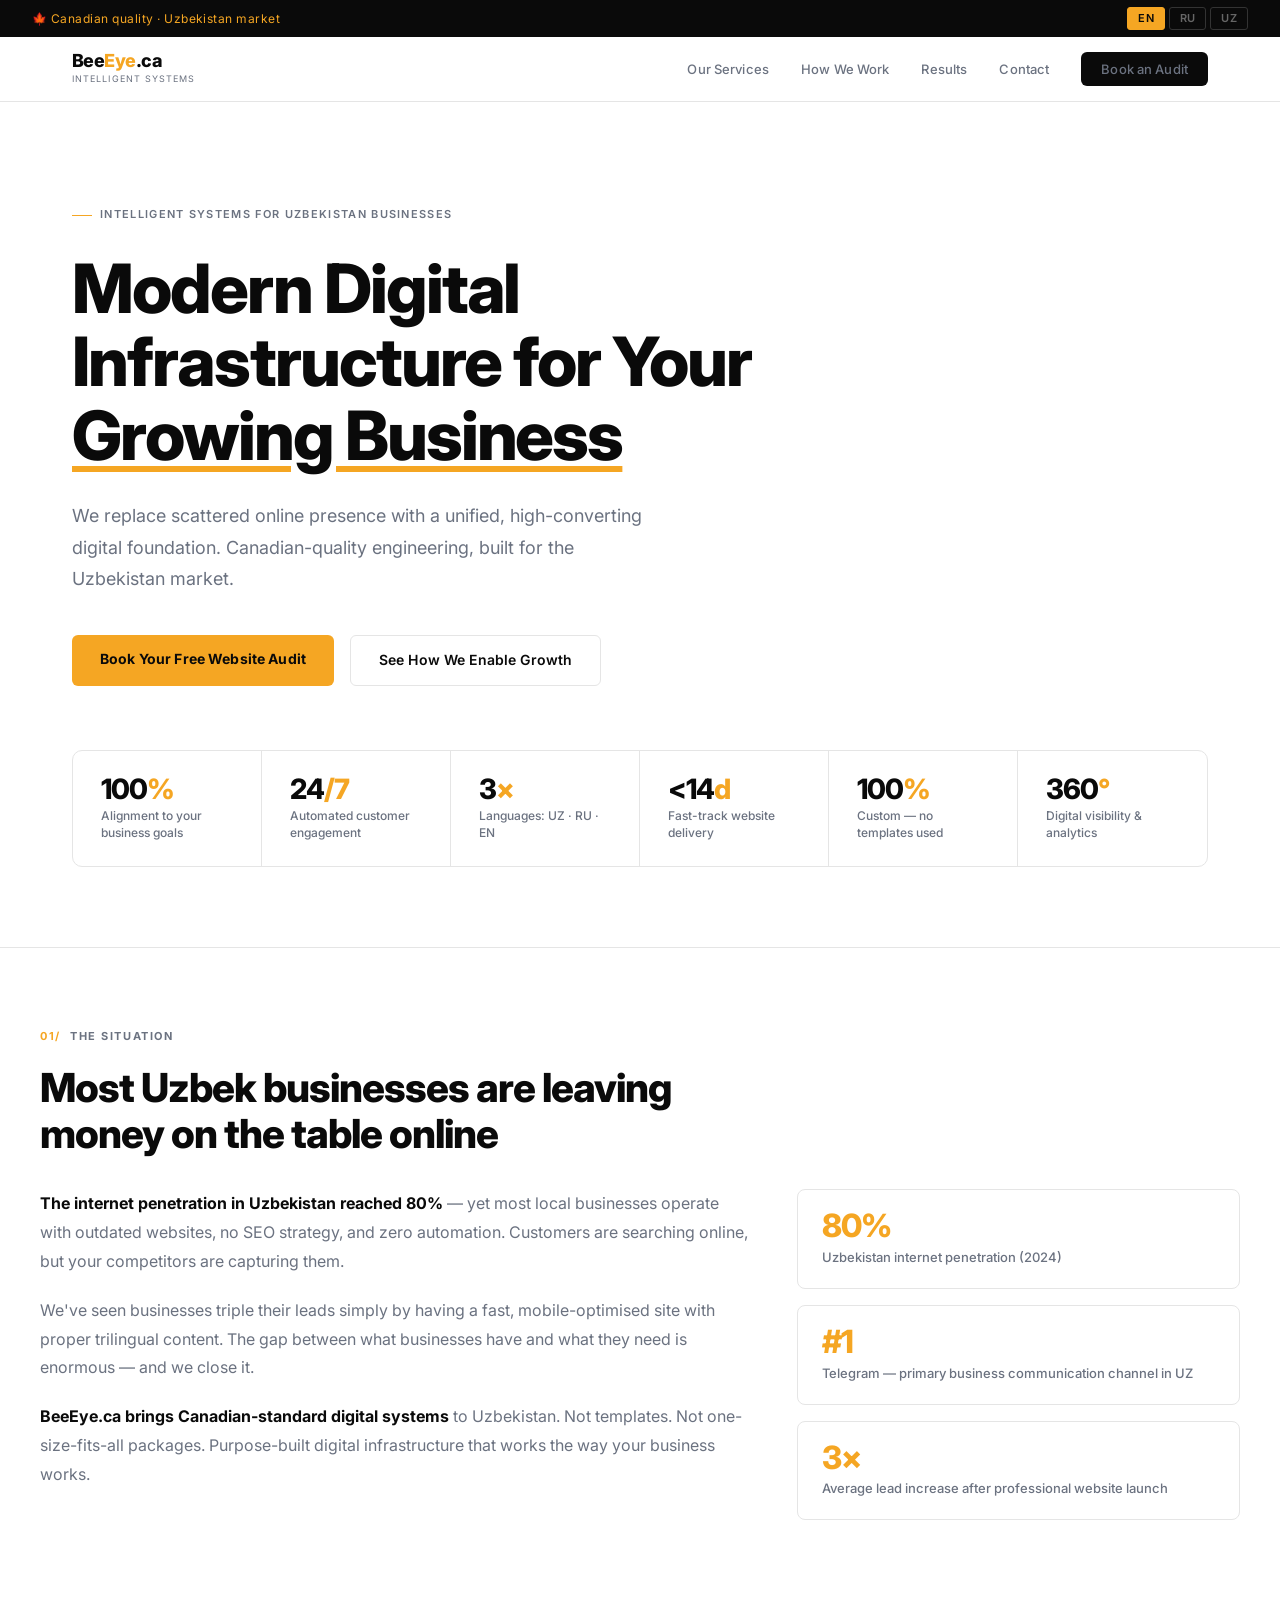
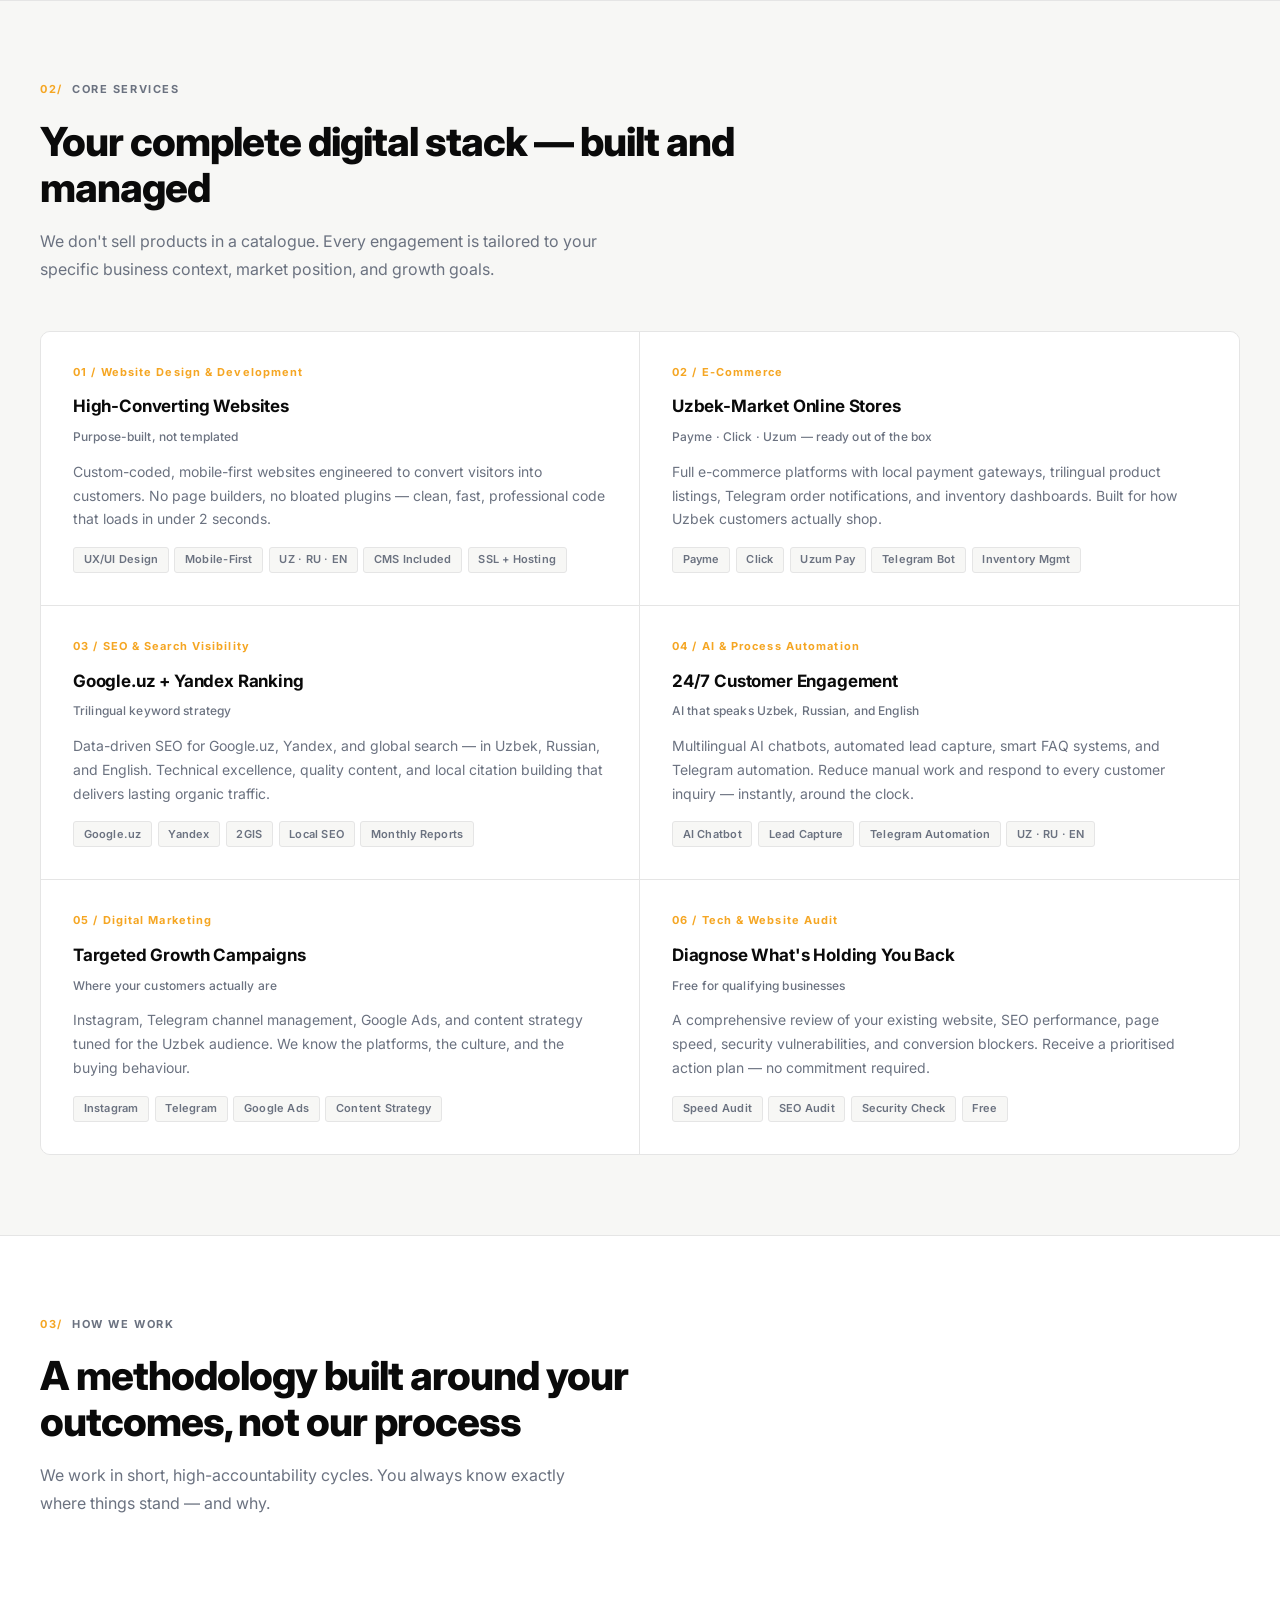
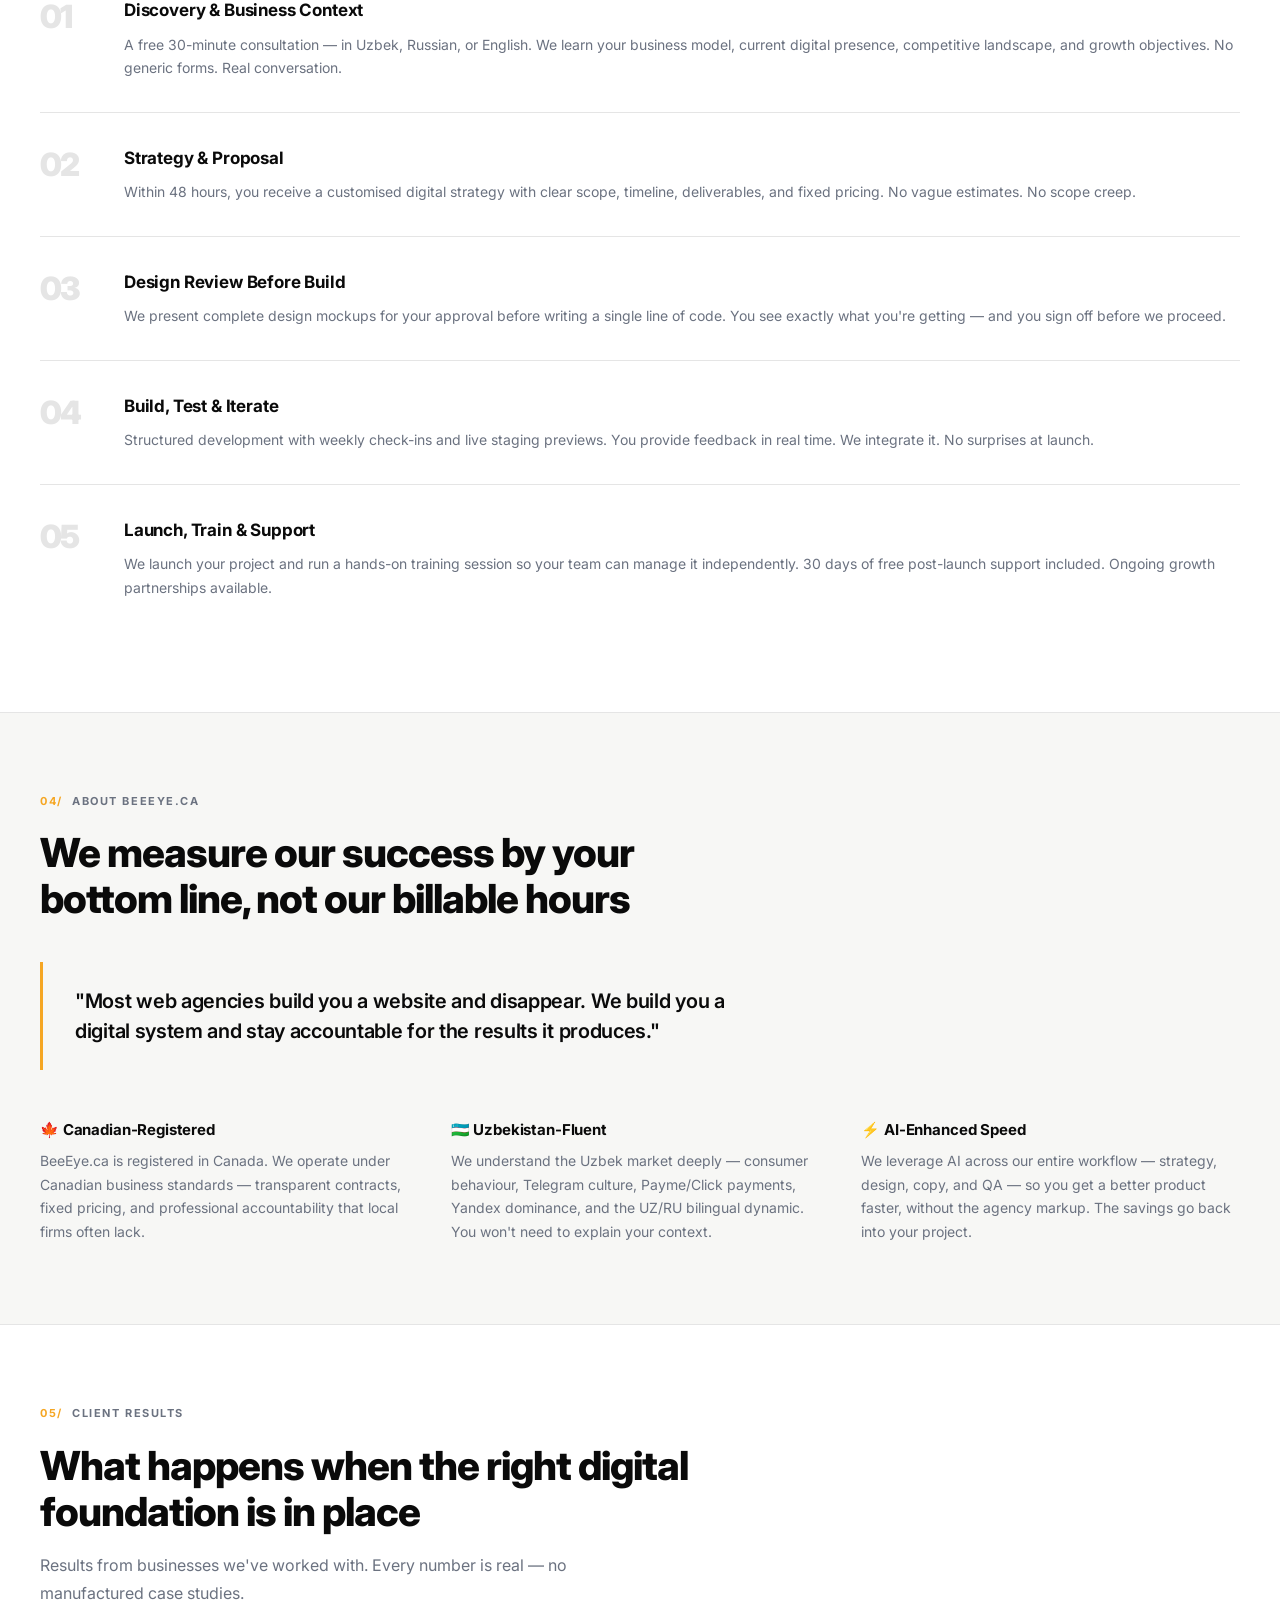
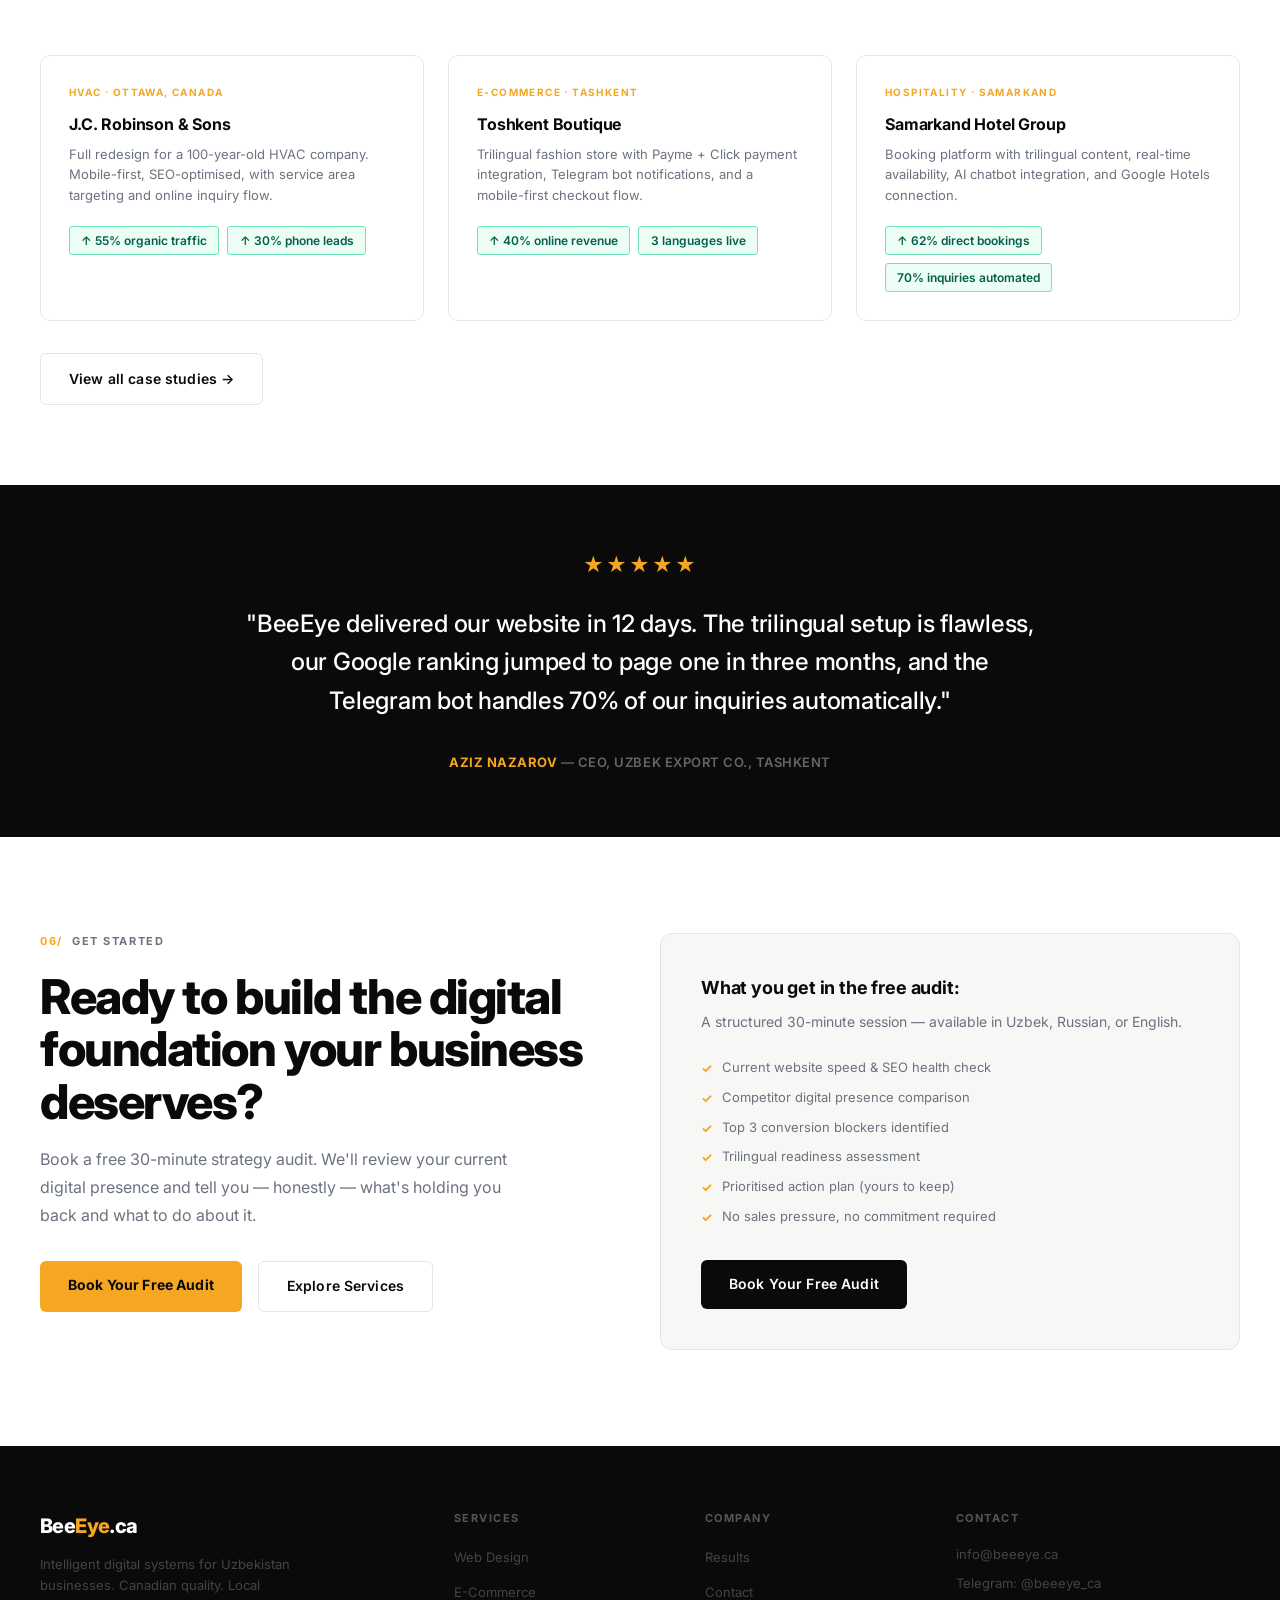
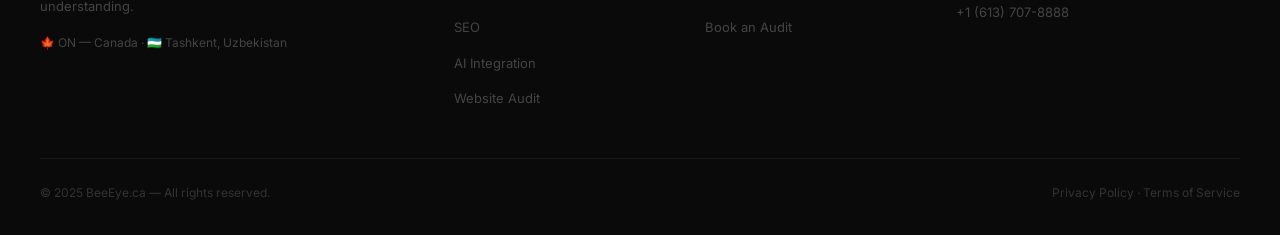
==== index.html @ bd65f95c "Add files via upload" ====
<!DOCTYPE html>
<html lang="en">
<head>
  <meta charset="UTF-8">
  <meta name="viewport" content="width=device-width, initial-scale=1.0">
  <title>BeeEye.ca — Intelligent Web Solutions for Uzbekistan</title>
  <meta name="description" content="BeeEye.ca builds high-converting websites, AI-powered tools, and digital systems for Uzbekistan businesses. Canadian quality, local expertise.">
  <link rel="preconnect" href="https://fonts.googleapis.com">
  <link rel="preconnect" href="https://fonts.gstatic.com" crossorigin>
  <link href="https://fonts.googleapis.com/css2?family=Inter:wght@300;400;500;600;700;800;900&display=swap" rel="stylesheet">
  <style>
    *, *::before, *::after { margin: 0; padding: 0; box-sizing: border-box; }

    :root {
      --black:   #0a0a0a;
      --white:   #ffffff;
      --off:     #f7f7f5;
      --amber:   #f5a623;
      --amber-d: #e0941a;
      --muted:   #6b7280;
      --border:  #e5e5e5;
      --code:    #1a1a1a;
    }

    html { scroll-behavior: smooth; }

    body {
      font-family: 'Inter', -apple-system, BlinkMacSystemFont, sans-serif;
      background: var(--white);
      color: var(--black);
      line-height: 1.6;
      -webkit-font-smoothing: antialiased;
    }

    /* ─── Lang Bar ─── */
    .lang-bar {
      background: var(--black);
      padding: 0.45rem 2rem;
      display: flex;
      justify-content: space-between;
      align-items: center;
    }
    .lang-bar-left {
      font-size: 12px;
      color: #555;
      letter-spacing: 0.04em;
    }
    .lang-bar-left span { color: var(--amber); }
    .lang-switcher { display: flex; gap: 0.25rem; }
    .lang-btn {
      background: transparent;
      border: 1px solid #333;
      color: #666;
      padding: 0.2rem 0.6rem;
      border-radius: 3px;
      font-size: 11px;
      font-weight: 600;
      letter-spacing: 0.06em;
      cursor: pointer;
      font-family: inherit;
      transition: all 0.15s;
    }
    .lang-btn:hover { border-color: var(--amber); color: var(--amber); }
    .lang-btn.active { background: var(--amber); border-color: var(--amber); color: var(--black); }

    /* ─── Nav ─── */
    nav {
      position: sticky;
      top: 0;
      z-index: 999;
      background: var(--white);
      border-bottom: 1px solid var(--border);
    }
    .nav-inner {
      max-width: 1200px;
      margin: 0 auto;
      padding: 0 2rem;
      height: 64px;
      display: flex;
      align-items: center;
      justify-content: space-between;
    }
    .nav-logo {
      display: flex;
      flex-direction: column;
      text-decoration: none;
    }
    .nav-logo-name {
      font-size: 18px;
      font-weight: 800;
      color: var(--black);
      letter-spacing: -0.03em;
      line-height: 1;
    }
    .nav-logo-name em { color: var(--amber); font-style: normal; }
    .nav-logo-tagline {
      font-size: 9px;
      color: var(--muted);
      letter-spacing: 0.12em;
      text-transform: uppercase;
      margin-top: 2px;
    }
    .nav-links {
      display: flex;
      align-items: center;
      gap: 2rem;
      list-style: none;
    }
    .nav-links a {
      text-decoration: none;
      font-size: 13px;
      font-weight: 500;
      color: var(--muted);
      letter-spacing: 0.01em;
      transition: color 0.15s;
    }
    .nav-links a:hover { color: var(--black); }
    .nav-links a.active { color: var(--black); font-weight: 600; }
    .btn-nav {
      background: var(--black);
      color: var(--white);
      padding: 0.55rem 1.25rem;
      border-radius: 6px;
      font-size: 13px;
      font-weight: 600;
      text-decoration: none;
      letter-spacing: 0.01em;
      transition: background 0.15s;
    }
    .btn-nav:hover { background: #222; }
    .hamburger {
      display: none;
      flex-direction: column;
      gap: 5px;
      background: none;
      border: none;
      cursor: pointer;
    }
    .hamburger span { width: 22px; height: 2px; background: var(--black); display: block; }

    /* ─── Mobile Nav ─── */
    .mobile-nav {
      display: none;
      background: var(--white);
      border-bottom: 1px solid var(--border);
      padding: 1rem 2rem 1.5rem;
    }
    .mobile-nav.open { display: block; }
    .mobile-nav a {
      display: block;
      padding: 0.6rem 0;
      font-size: 15px;
      font-weight: 500;
      color: var(--black);
      text-decoration: none;
      border-bottom: 1px solid var(--border);
    }
    .mobile-nav a:last-child { border-bottom: none; }
    .mobile-nav .btn-nav { display: block; text-align: center; margin-top: 1rem; }

    /* ─── Hero ─── */
    .hero {
      padding: 6rem 2rem 5rem;
      max-width: 1200px;
      margin: 0 auto;
    }
    .hero-label {
      display: inline-flex;
      align-items: center;
      gap: 0.5rem;
      font-size: 11px;
      font-weight: 600;
      letter-spacing: 0.12em;
      text-transform: uppercase;
      color: var(--muted);
      margin-bottom: 1.75rem;
    }
    .hero-label::before {
      content: '';
      width: 20px;
      height: 1px;
      background: var(--amber);
    }
    .hero h1 {
      font-size: clamp(38px, 5.5vw, 68px);
      font-weight: 800;
      letter-spacing: -0.03em;
      line-height: 1.08;
      max-width: 820px;
      margin-bottom: 1.75rem;
    }
    .hero h1 .underline {
      text-decoration: underline;
      text-decoration-color: var(--amber);
      text-underline-offset: 6px;
    }
    .hero-sub {
      font-size: 18px;
      color: var(--muted);
      max-width: 580px;
      line-height: 1.75;
      margin-bottom: 2.5rem;
      font-weight: 400;
    }
    .hero-actions {
      display: flex;
      gap: 1rem;
      flex-wrap: wrap;
      margin-bottom: 4rem;
    }
    .btn-primary {
      background: var(--black);
      color: var(--white);
      padding: 0.85rem 1.75rem;
      border-radius: 6px;
      font-size: 14px;
      font-weight: 600;
      text-decoration: none;
      letter-spacing: 0.01em;
      transition: background 0.15s;
      display: inline-block;
    }
    .btn-primary:hover { background: #222; }
    .btn-amber {
      background: var(--amber);
      color: var(--black);
      padding: 0.85rem 1.75rem;
      border-radius: 6px;
      font-size: 14px;
      font-weight: 700;
      text-decoration: none;
      letter-spacing: 0.01em;
      transition: background 0.15s;
      display: inline-block;
    }
    .btn-amber:hover { background: var(--amber-d); }
    .btn-ghost {
      background: transparent;
      color: var(--black);
      padding: 0.85rem 1.75rem;
      border-radius: 6px;
      font-size: 14px;
      font-weight: 600;
      text-decoration: none;
      border: 1.5px solid var(--border);
      letter-spacing: 0.01em;
      transition: border-color 0.15s, color 0.15s;
      display: inline-block;
    }
    .btn-ghost:hover { border-color: var(--black); }

    /* Stats grid */
    .stats-grid {
      display: grid;
      grid-template-columns: repeat(2, 1fr);
      gap: 0;
      border: 1px solid var(--border);
      border-radius: 10px;
      overflow: hidden;
    }
    .stat-cell {
      padding: 1.5rem 1.75rem;
      border-right: 1px solid var(--border);
      border-bottom: 1px solid var(--border);
    }
    .stat-cell:nth-child(2n) { border-right: none; }
    .stat-cell:nth-last-child(-n+2) { border-bottom: none; }
    .stat-num {
      font-size: 28px;
      font-weight: 800;
      letter-spacing: -0.03em;
      color: var(--black);
      line-height: 1;
      margin-bottom: 0.3rem;
    }
    .stat-num span { color: var(--amber); }
    .stat-desc {
      font-size: 12px;
      color: var(--muted);
      font-weight: 500;
      line-height: 1.4;
    }

    /* ─── Section Anatomy ─── */
    .section { padding: 5rem 2rem; }
    .section-inner { max-width: 1200px; margin: 0 auto; }
    .section-alt { background: var(--off); }

    .section-eyebrow {
      font-size: 11px;
      font-weight: 700;
      letter-spacing: 0.14em;
      text-transform: uppercase;
      color: var(--muted);
      margin-bottom: 1.25rem;
      display: flex;
      align-items: center;
      gap: 0.6rem;
    }
    .section-eyebrow .num {
      font-size: 11px;
      color: var(--amber);
      font-weight: 700;
    }
    .section-h {
      font-size: clamp(26px, 3.5vw, 40px);
      font-weight: 800;
      letter-spacing: -0.025em;
      line-height: 1.15;
      max-width: 700px;
      margin-bottom: 1rem;
    }
    .section-sub {
      font-size: 16px;
      color: var(--muted);
      max-width: 560px;
      line-height: 1.75;
      margin-bottom: 3rem;
    }
    .divider { height: 1px; background: var(--border); margin: 0; }

    /* ─── Problem Section ─── */
    .problem-cols {
      display: grid;
      grid-template-columns: 1fr;
      gap: 3rem;
      padding-top: 1rem;
    }
    .problem-text p {
      font-size: 16px;
      color: var(--muted);
      line-height: 1.8;
      margin-bottom: 1.25rem;
    }
    .problem-text p strong { color: var(--black); }
    .problem-stats { display: flex; flex-direction: column; gap: 1rem; }
    .problem-stat {
      border: 1px solid var(--border);
      border-radius: 8px;
      padding: 1.25rem 1.5rem;
      background: var(--white);
    }
    .problem-stat-num {
      font-size: 32px;
      font-weight: 800;
      letter-spacing: -0.03em;
      color: var(--amber);
      line-height: 1;
      margin-bottom: 0.3rem;
    }
    .problem-stat-label {
      font-size: 13px;
      color: var(--muted);
      font-weight: 500;
    }

    /* ─── Services Grid ─── */
    .services-grid {
      display: grid;
      grid-template-columns: 1fr;
      gap: 0;
      border: 1px solid var(--border);
      border-radius: 10px;
      overflow: hidden;
    }
    .svc-card {
      padding: 2rem 2rem 2rem;
      border-bottom: 1px solid var(--border);
      background: var(--white);
      transition: background 0.15s;
    }
    .svc-card:last-child { border-bottom: none; }
    .svc-card:hover { background: #fafaf8; }
    .svc-num {
      font-size: 11px;
      font-weight: 700;
      letter-spacing: 0.1em;
      color: var(--amber);
      margin-bottom: 0.75rem;
      font-family: 'Inter', monospace;
    }
    .svc-title {
      font-size: 17px;
      font-weight: 700;
      margin-bottom: 0.4rem;
      letter-spacing: -0.01em;
    }
    .svc-tagline {
      font-size: 12px;
      color: var(--muted);
      font-weight: 500;
      margin-bottom: 0.85rem;
      letter-spacing: 0.01em;
    }
    .svc-desc {
      font-size: 14px;
      color: var(--muted);
      line-height: 1.7;
      margin-bottom: 1rem;
    }
    .tag-list {
      display: flex;
      flex-wrap: wrap;
      gap: 0.35rem;
    }
    .tag {
      font-size: 11px;
      font-weight: 600;
      padding: 0.2rem 0.6rem;
      border-radius: 3px;
      border: 1px solid var(--border);
      color: var(--muted);
      background: var(--off);
      letter-spacing: 0.02em;
    }

    /* ─── Process ─── */
    .process-list { display: flex; flex-direction: column; gap: 0; }
    .process-step {
      display: grid;
      grid-template-columns: 60px 1fr;
      gap: 1.5rem;
      padding: 2rem 0;
      border-bottom: 1px solid var(--border);
      align-items: start;
    }
    .process-step:last-child { border-bottom: none; }
    .process-step-num {
      font-size: 32px;
      font-weight: 900;
      color: var(--border);
      letter-spacing: -0.05em;
      line-height: 1;
      padding-top: 4px;
    }
    .process-step-body h3 {
      font-size: 17px;
      font-weight: 700;
      margin-bottom: 0.5rem;
      letter-spacing: -0.01em;
    }
    .process-step-body p {
      font-size: 14px;
      color: var(--muted);
      line-height: 1.7;
    }

    /* ─── About / Philosophy ─── */
    .quote-block {
      border-left: 3px solid var(--amber);
      padding: 1.5rem 0 1.5rem 2rem;
      margin: 2.5rem 0;
    }
    .quote-block p {
      font-size: 20px;
      font-weight: 600;
      letter-spacing: -0.015em;
      line-height: 1.5;
      color: var(--black);
      max-width: 680px;
    }
    .differentiators {
      display: grid;
      grid-template-columns: 1fr;
      gap: 2rem;
      margin-top: 3rem;
    }
    .diff-item h3 {
      font-size: 15px;
      font-weight: 700;
      margin-bottom: 0.4rem;
      letter-spacing: -0.01em;
    }
    .diff-item p {
      font-size: 14px;
      color: var(--muted);
      line-height: 1.7;
    }

    /* ─── Results ─── */
    .results-grid {
      display: grid;
      grid-template-columns: 1fr;
      gap: 1.5rem;
    }
    .result-card {
      border: 1px solid var(--border);
      border-radius: 10px;
      padding: 1.75rem;
      background: var(--white);
      transition: border-color 0.15s;
    }
    .result-card:hover { border-color: var(--amber); }
    .result-industry {
      font-size: 10px;
      font-weight: 700;
      letter-spacing: 0.14em;
      text-transform: uppercase;
      color: var(--amber);
      margin-bottom: 0.75rem;
    }
    .result-name {
      font-size: 16px;
      font-weight: 700;
      margin-bottom: 0.4rem;
      letter-spacing: -0.01em;
    }
    .result-desc {
      font-size: 13px;
      color: var(--muted);
      line-height: 1.6;
      margin-bottom: 1.25rem;
    }
    .result-metrics {
      display: flex;
      flex-wrap: wrap;
      gap: 0.5rem;
    }
    .metric-pill {
      font-size: 12px;
      font-weight: 600;
      padding: 0.25rem 0.7rem;
      border-radius: 3px;
      background: #ecfdf5;
      color: #065f46;
      border: 1px solid #6ee7b7;
    }

    /* ─── Testimonial ─── */
    .testimonial-band {
      background: var(--black);
      padding: 4rem 2rem;
    }
    .testimonial-inner {
      max-width: 800px;
      margin: 0 auto;
      text-align: center;
    }
    .testimonial-stars {
      color: var(--amber);
      font-size: 20px;
      letter-spacing: 2px;
      margin-bottom: 1.5rem;
    }
    .testimonial-quote {
      font-size: clamp(18px, 2.5vw, 24px);
      font-weight: 500;
      color: var(--white);
      line-height: 1.6;
      letter-spacing: -0.01em;
      margin-bottom: 2rem;
    }
    .testimonial-author {
      font-size: 13px;
      color: #666;
      letter-spacing: 0.04em;
      text-transform: uppercase;
      font-weight: 600;
    }
    .testimonial-author strong { color: var(--amber); }

    /* ─── CTA ─── */
    .cta-section {
      padding: 6rem 2rem;
    }
    .cta-inner {
      max-width: 1200px;
      margin: 0 auto;
      display: grid;
      grid-template-columns: 1fr;
      gap: 2.5rem;
    }
    .cta-text h2 {
      font-size: clamp(28px, 4vw, 48px);
      font-weight: 800;
      letter-spacing: -0.03em;
      line-height: 1.1;
      margin-bottom: 1rem;
    }
    .cta-text p {
      font-size: 16px;
      color: var(--muted);
      line-height: 1.75;
      max-width: 480px;
    }
    .cta-card {
      background: var(--off);
      border: 1px solid var(--border);
      border-radius: 12px;
      padding: 2.5rem;
    }
    .cta-card h3 {
      font-size: 18px;
      font-weight: 700;
      margin-bottom: 0.5rem;
      letter-spacing: -0.01em;
    }
    .cta-card p {
      font-size: 14px;
      color: var(--muted);
      margin-bottom: 1.5rem;
      line-height: 1.6;
    }
    .cta-list {
      list-style: none;
      display: flex;
      flex-direction: column;
      gap: 0.5rem;
      margin-bottom: 2rem;
    }
    .cta-list li {
      font-size: 13px;
      color: var(--muted);
      display: flex;
      align-items: flex-start;
      gap: 0.6rem;
    }
    .cta-list li::before {
      content: '✓';
      color: var(--amber);
      font-weight: 700;
      flex-shrink: 0;
      margin-top: 1px;
    }

    /* ─── Footer ─── */
    footer {
      background: var(--black);
      padding: 4rem 2rem 2rem;
    }
    .footer-inner {
      max-width: 1200px;
      margin: 0 auto;
    }
    .footer-top {
      display: grid;
      grid-template-columns: 1fr;
      gap: 3rem;
      padding-bottom: 3rem;
      border-bottom: 1px solid #1a1a1a;
    }
    .footer-logo {
      font-size: 20px;
      font-weight: 800;
      color: var(--white);
      letter-spacing: -0.03em;
      margin-bottom: 0.75rem;
      display: block;
      text-decoration: none;
    }
    .footer-logo em { color: var(--amber); font-style: normal; }
    .footer-tagline {
      font-size: 13px;
      color: #444;
      line-height: 1.6;
      max-width: 280px;
    }
    .footer-col h4 {
      font-size: 11px;
      font-weight: 700;
      letter-spacing: 0.14em;
      text-transform: uppercase;
      color: #555;
      margin-bottom: 1rem;
    }
    .footer-col ul { list-style: none; display: flex; flex-direction: column; gap: 0.6rem; }
    .footer-col ul li a {
      font-size: 13px;
      color: #444;
      text-decoration: none;
      transition: color 0.15s;
    }
    .footer-col ul li a:hover { color: var(--white); }
    .footer-contact-item {
      font-size: 13px;
      color: #444;
      margin-bottom: 0.5rem;
    }
    .footer-contact-item a { color: #444; text-decoration: none; transition: color 0.15s; }
    .footer-contact-item a:hover { color: var(--amber); }
    .footer-bottom {
      padding-top: 1.5rem;
      display: flex;
      flex-direction: column;
      gap: 0.5rem;
    }
    .footer-bottom p { font-size: 12px; color: #333; }
    .footer-bottom a { color: #333; text-decoration: none; }
    .footer-bottom a:hover { color: var(--amber); }

    /* ─── Responsive ─── */
    @media (max-width: 767px) {
      .nav-links { display: none; }
      .hamburger { display: flex; }
      .hero { padding: 4rem 1.5rem 3.5rem; }
      .section { padding: 3.5rem 1.5rem; }
      .lang-bar { padding: 0.45rem 1.5rem; }
    }

    @media (min-width: 640px) {
      .stats-grid { grid-template-columns: repeat(3, 1fr); }
      .stat-cell:nth-child(2n) { border-right: 1px solid var(--border); }
      .stat-cell:nth-child(3n) { border-right: none; }
      .stat-cell:nth-last-child(-n+3) { border-bottom: none; }
      .stat-cell:nth-last-child(-n+2) { border-bottom: none; }
    }

    @media (min-width: 768px) {
      .problem-cols { grid-template-columns: 1.6fr 1fr; align-items: start; }
      .differentiators { grid-template-columns: repeat(3, 1fr); }
      .results-grid { grid-template-columns: repeat(2, 1fr); }
      .cta-inner { grid-template-columns: 1fr 1fr; align-items: start; }
      .footer-top { grid-template-columns: 1.8fr 1fr 1fr 1.4fr; }
      .footer-bottom { flex-direction: row; justify-content: space-between; }
    }

    @media (min-width: 1024px) {
      .services-grid { grid-template-columns: repeat(2, 1fr); }
      .svc-card { border-right: 1px solid var(--border); border-bottom: 1px solid var(--border); }
      .svc-card:nth-child(2n) { border-right: none; }
      .svc-card:nth-last-child(-n+2) { border-bottom: none; }
      .results-grid { grid-template-columns: repeat(3, 1fr); }
      .stats-grid { grid-template-columns: repeat(6, 1fr); }
      .stat-cell { border-right: 1px solid var(--border) !important; border-bottom: none !important; }
      .stat-cell:last-child { border-right: none !important; }
    }
  </style>
</head>
<body>

<!-- Lang Bar -->
<div class="lang-bar">
  <span class="lang-bar-left"><span data-i18n="lang_tagline">🍁 Canadian quality · Uzbekistan market</span></span>
  <div class="lang-switcher">
    <button class="lang-btn active" onclick="setLang('en')" id="btn-en">EN</button>
    <button class="lang-btn" onclick="setLang('ru')" id="btn-ru">RU</button>
    <button class="lang-btn" onclick="setLang('uz')" id="btn-uz">UZ</button>
  </div>
</div>

<!-- Nav -->
<nav>
  <div class="nav-inner">
    <a href="index.html" class="nav-logo">
      <span class="nav-logo-name">Bee<em>Eye</em>.ca</span>
      <span class="nav-logo-tagline" data-i18n="nav_tagline">Intelligent Systems</span>
    </a>
    <ul class="nav-links">
      <li><a href="#services" data-i18n="nav_services">Our Services</a></li>
      <li><a href="#how" data-i18n="nav_how">How We Work</a></li>
      <li><a href="portfolio.html" data-i18n="nav_portfolio">Results</a></li>
      <li><a href="contact.html" data-i18n="nav_contact_lnk">Contact</a></li>
      <li><a href="contact.html" class="btn-nav" data-i18n="nav_cta">Book an Audit</a></li>
    </ul>
    <button class="hamburger" onclick="toggleMobile()" aria-label="Menu">
      <span></span><span></span><span></span>
    </button>
  </div>
</nav>
<div class="mobile-nav" id="mobile-nav">
  <a href="#services" onclick="toggleMobile()" data-i18n="nav_services">Our Services</a>
  <a href="#how" onclick="toggleMobile()" data-i18n="nav_how">How We Work</a>
  <a href="portfolio.html" data-i18n="nav_portfolio">Results</a>
  <a href="contact.html" data-i18n="nav_contact_lnk">Contact</a>
  <a href="contact.html" class="btn-nav" data-i18n="nav_cta">Book an Audit</a>
</div>

<!-- Hero -->
<div class="hero">
  <div class="hero-label" data-i18n="hero_eyebrow">Intelligent Systems for Uzbekistan Businesses</div>
  <h1 data-i18n="hero_h1">Modern Digital Infrastructure for Your <span class="underline">Growing Business</span></h1>
  <p class="hero-sub" data-i18n="hero_sub">We replace scattered online presence with a unified, high-converting digital foundation. Canadian-quality engineering, built for the Uzbekistan market.</p>
  <div class="hero-actions">
    <a href="contact.html" class="btn-amber" data-i18n="hero_cta1">Book Your Free Website Audit</a>
    <a href="#services" class="btn-ghost" data-i18n="hero_cta2">See How We Enable Growth</a>
  </div>

  <div class="stats-grid">
    <div class="stat-cell">
      <div class="stat-num">100<span>%</span></div>
      <div class="stat-desc" data-i18n="stat1">Alignment to your business goals</div>
    </div>
    <div class="stat-cell">
      <div class="stat-num">24<span>/7</span></div>
      <div class="stat-desc" data-i18n="stat2">Automated customer engagement</div>
    </div>
    <div class="stat-cell">
      <div class="stat-num">3<span>×</span></div>
      <div class="stat-desc" data-i18n="stat3">Languages: UZ · RU · EN</div>
    </div>
    <div class="stat-cell">
      <div class="stat-num">&lt;14<span>d</span></div>
      <div class="stat-desc" data-i18n="stat4">Fast-track website delivery</div>
    </div>
    <div class="stat-cell">
      <div class="stat-num">100<span>%</span></div>
      <div class="stat-desc" data-i18n="stat5">Custom — no templates used</div>
    </div>
    <div class="stat-cell">
      <div class="stat-num">360<span>°</span></div>
      <div class="stat-desc" data-i18n="stat6">Digital visibility & analytics</div>
    </div>
  </div>
</div>

<div class="divider"></div>

<!-- 01 / The Problem -->
<section class="section" id="problem">
  <div class="section-inner">
    <div class="section-eyebrow"><span class="num">01/</span> <span data-i18n="s1_eyebrow">The Situation</span></div>
    <h2 class="section-h" data-i18n="s1_h">Most Uzbek businesses are leaving money on the table online</h2>
    <div class="problem-cols">
      <div class="problem-text">
        <p data-i18n="s1_p1"><strong>The internet penetration in Uzbekistan reached 80%</strong> — yet most local businesses operate with outdated websites, no SEO strategy, and zero automation. Customers are searching online, but your competitors are capturing them.</p>
        <p data-i18n="s1_p2">We've seen businesses triple their leads simply by having a fast, mobile-optimised site with proper trilingual content. The gap between what businesses have and what they need is enormous — and we close it.</p>
        <p data-i18n="s1_p3"><strong>BeeEye.ca brings Canadian-standard digital systems</strong> to Uzbekistan. Not templates. Not one-size-fits-all packages. Purpose-built digital infrastructure that works the way your business works.</p>
      </div>
      <div class="problem-stats">
        <div class="problem-stat">
          <div class="problem-stat-num">80%</div>
          <div class="problem-stat-label" data-i18n="pstat1">Uzbekistan internet penetration (2024)</div>
        </div>
        <div class="problem-stat">
          <div class="problem-stat-num">#1</div>
          <div class="problem-stat-label" data-i18n="pstat2">Telegram — primary business communication channel in UZ</div>
        </div>
        <div class="problem-stat">
          <div class="problem-stat-num">3×</div>
          <div class="problem-stat-label" data-i18n="pstat3">Average lead increase after professional website launch</div>
        </div>
      </div>
    </div>
  </div>
</section>

<div class="divider"></div>

<!-- 02 / Services -->
<section class="section section-alt" id="services">
  <div class="section-inner">
    <div class="section-eyebrow"><span class="num">02/</span> <span data-i18n="s2_eyebrow">Core Services</span></div>
    <h2 class="section-h" data-i18n="s2_h">Your complete digital stack — built and managed</h2>
    <p class="section-sub" data-i18n="s2_sub">We don't sell products in a catalogue. Every engagement is tailored to your specific business context, market position, and growth goals.</p>

    <div class="services-grid">
      <div class="svc-card">
        <div class="svc-num" data-i18n="sv1_num">01 / Website Design & Development</div>
        <div class="svc-title" data-i18n="sv1_title">High-Converting Websites</div>
        <div class="svc-tagline" data-i18n="sv1_tag">Purpose-built, not templated</div>
        <p class="svc-desc" data-i18n="sv1_desc">Custom-coded, mobile-first websites engineered to convert visitors into customers. No page builders, no bloated plugins — clean, fast, professional code that loads in under 2 seconds.</p>
        <div class="tag-list">
          <span class="tag" data-i18n="t_ux">UX/UI Design</span>
          <span class="tag" data-i18n="t_mobile">Mobile-First</span>
          <span class="tag" data-i18n="t_tri">UZ · RU · EN</span>
          <span class="tag" data-i18n="t_cms">CMS Included</span>
          <span class="tag" data-i18n="t_ssl">SSL + Hosting</span>
        </div>
      </div>

      <div class="svc-card">
        <div class="svc-num" data-i18n="sv2_num">02 / E-Commerce</div>
        <div class="svc-title" data-i18n="sv2_title">Uzbek-Market Online Stores</div>
        <div class="svc-tagline" data-i18n="sv2_tag">Payme · Click · Uzum — ready out of the box</div>
        <p class="svc-desc" data-i18n="sv2_desc">Full e-commerce platforms with local payment gateways, trilingual product listings, Telegram order notifications, and inventory dashboards. Built for how Uzbek customers actually shop.</p>
        <div class="tag-list">
          <span class="tag">Payme</span>
          <span class="tag">Click</span>
          <span class="tag">Uzum Pay</span>
          <span class="tag" data-i18n="t_telegram">Telegram Bot</span>
          <span class="tag" data-i18n="t_inventory">Inventory Mgmt</span>
        </div>
      </div>

      <div class="svc-card">
        <div class="svc-num" data-i18n="sv3_num">03 / SEO & Search Visibility</div>
        <div class="svc-title" data-i18n="sv3_title">Google.uz + Yandex Ranking</div>
        <div class="svc-tagline" data-i18n="sv3_tag">Trilingual keyword strategy</div>
        <p class="svc-desc" data-i18n="sv3_desc">Data-driven SEO for Google.uz, Yandex, and global search — in Uzbek, Russian, and English. Technical excellence, quality content, and local citation building that delivers lasting organic traffic.</p>
        <div class="tag-list">
          <span class="tag">Google.uz</span>
          <span class="tag">Yandex</span>
          <span class="tag">2GIS</span>
          <span class="tag" data-i18n="t_local">Local SEO</span>
          <span class="tag" data-i18n="t_reports">Monthly Reports</span>
        </div>
      </div>

      <div class="svc-card">
        <div class="svc-num" data-i18n="sv4_num">04 / AI & Process Automation</div>
        <div class="svc-title" data-i18n="sv4_title">24/7 Customer Engagement</div>
        <div class="svc-tagline" data-i18n="sv4_tag">AI that speaks Uzbek, Russian, and English</div>
        <p class="svc-desc" data-i18n="sv4_desc">Multilingual AI chatbots, automated lead capture, smart FAQ systems, and Telegram automation. Reduce manual work and respond to every customer inquiry — instantly, around the clock.</p>
        <div class="tag-list">
          <span class="tag" data-i18n="t_chatbot">AI Chatbot</span>
          <span class="tag" data-i18n="t_lead">Lead Capture</span>
          <span class="tag" data-i18n="t_tg_auto">Telegram Automation</span>
          <span class="tag" data-i18n="t_multilang">UZ · RU · EN</span>
        </div>
      </div>

      <div class="svc-card">
        <div class="svc-num" data-i18n="sv5_num">05 / Digital Marketing</div>
        <div class="svc-title" data-i18n="sv5_title">Targeted Growth Campaigns</div>
        <div class="svc-tagline" data-i18n="sv5_tag">Where your customers actually are</div>
        <p class="svc-desc" data-i18n="sv5_desc">Instagram, Telegram channel management, Google Ads, and content strategy tuned for the Uzbek audience. We know the platforms, the culture, and the buying behaviour.</p>
        <div class="tag-list">
          <span class="tag">Instagram</span>
          <span class="tag">Telegram</span>
          <span class="tag">Google Ads</span>
          <span class="tag" data-i18n="t_content">Content Strategy</span>
        </div>
      </div>

      <div class="svc-card">
        <div class="svc-num" data-i18n="sv6_num">06 / Tech & Website Audit</div>
        <div class="svc-title" data-i18n="sv6_title">Diagnose What's Holding You Back</div>
        <div class="svc-tagline" data-i18n="sv6_tag">Free for qualifying businesses</div>
        <p class="svc-desc" data-i18n="sv6_desc">A comprehensive review of your existing website, SEO performance, page speed, security vulnerabilities, and conversion blockers. Receive a prioritised action plan — no commitment required.</p>
        <div class="tag-list">
          <span class="tag" data-i18n="t_speed">Speed Audit</span>
          <span class="tag" data-i18n="t_seo_a">SEO Audit</span>
          <span class="tag" data-i18n="t_security">Security Check</span>
          <span class="tag" data-i18n="t_free">Free</span>
        </div>
      </div>
    </div>
  </div>
</section>

<div class="divider"></div>

<!-- 03 / How We Work -->
<section class="section" id="how">
  <div class="section-inner">
    <div class="section-eyebrow"><span class="num">03/</span> <span data-i18n="s3_eyebrow">How We Work</span></div>
    <h2 class="section-h" data-i18n="s3_h">A methodology built around your outcomes, not our process</h2>
    <p class="section-sub" data-i18n="s3_sub">We work in short, high-accountability cycles. You always know exactly where things stand — and why.</p>

    <div class="process-list">
      <div class="process-step">
        <div class="process-step-num">01</div>
        <div class="process-step-body">
          <h3 data-i18n="p1_h">Discovery & Business Context</h3>
          <p data-i18n="p1_p">A free 30-minute consultation — in Uzbek, Russian, or English. We learn your business model, current digital presence, competitive landscape, and growth objectives. No generic forms. Real conversation.</p>
        </div>
      </div>
      <div class="process-step">
        <div class="process-step-num">02</div>
        <div class="process-step-body">
          <h3 data-i18n="p2_h">Strategy & Proposal</h3>
          <p data-i18n="p2_p">Within 48 hours, you receive a customised digital strategy with clear scope, timeline, deliverables, and fixed pricing. No vague estimates. No scope creep.</p>
        </div>
      </div>
      <div class="process-step">
        <div class="process-step-num">03</div>
        <div class="process-step-body">
          <h3 data-i18n="p3_h">Design Review Before Build</h3>
          <p data-i18n="p3_p">We present complete design mockups for your approval before writing a single line of code. You see exactly what you're getting — and you sign off before we proceed.</p>
        </div>
      </div>
      <div class="process-step">
        <div class="process-step-num">04</div>
        <div class="process-step-body">
          <h3 data-i18n="p4_h">Build, Test & Iterate</h3>
          <p data-i18n="p4_p">Structured development with weekly check-ins and live staging previews. You provide feedback in real time. We integrate it. No surprises at launch.</p>
        </div>
      </div>
      <div class="process-step">
        <div class="process-step-num">05</div>
        <div class="process-step-body">
          <h3 data-i18n="p5_h">Launch, Train & Support</h3>
          <p data-i18n="p5_p">We launch your project and run a hands-on training session so your team can manage it independently. 30 days of free post-launch support included. Ongoing growth partnerships available.</p>
        </div>
      </div>
    </div>
  </div>
</section>

<div class="divider"></div>

<!-- 04 / About -->
<section class="section section-alt" id="about">
  <div class="section-inner">
    <div class="section-eyebrow"><span class="num">04/</span> <span data-i18n="s4_eyebrow">About BeeEye.ca</span></div>
    <h2 class="section-h" data-i18n="s4_h">We measure our success by your bottom line, not our billable hours</h2>

    <div class="quote-block">
      <p data-i18n="s4_quote">"Most web agencies build you a website and disappear. We build you a digital system and stay accountable for the results it produces."</p>
    </div>

    <div class="differentiators">
      <div class="diff-item">
        <h3 data-i18n="d1_h">🍁 Canadian-Registered</h3>
        <p data-i18n="d1_p">BeeEye.ca is registered in Canada. We operate under Canadian business standards — transparent contracts, fixed pricing, and professional accountability that local firms often lack.</p>
      </div>
      <div class="diff-item">
        <h3 data-i18n="d2_h">🇺🇿 Uzbekistan-Fluent</h3>
        <p data-i18n="d2_p">We understand the Uzbek market deeply — consumer behaviour, Telegram culture, Payme/Click payments, Yandex dominance, and the UZ/RU bilingual dynamic. You won't need to explain your context.</p>
      </div>
      <div class="diff-item">
        <h3 data-i18n="d3_h">⚡ AI-Enhanced Speed</h3>
        <p data-i18n="d3_p">We leverage AI across our entire workflow — strategy, design, copy, and QA — so you get a better product faster, without the agency markup. The savings go back into your project.</p>
      </div>
    </div>
  </div>
</section>

<div class="divider"></div>

<!-- 05 / Results -->
<section class="section" id="results">
  <div class="section-inner">
    <div class="section-eyebrow"><span class="num">05/</span> <span data-i18n="s5_eyebrow">Client Results</span></div>
    <h2 class="section-h" data-i18n="s5_h">What happens when the right digital foundation is in place</h2>
    <p class="section-sub" data-i18n="s5_sub">Results from businesses we've worked with. Every number is real — no manufactured case studies.</p>

    <div class="results-grid">
      <div class="result-card">
        <div class="result-industry" data-i18n="r1_ind">HVAC · Ottawa, Canada</div>
        <div class="result-name">J.C. Robinson & Sons</div>
        <p class="result-desc" data-i18n="r1_desc">Full redesign for a 100-year-old HVAC company. Mobile-first, SEO-optimised, with service area targeting and online inquiry flow.</p>
        <div class="result-metrics">
          <span class="metric-pill" data-i18n="r1_m1">↑ 55% organic traffic</span>
          <span class="metric-pill" data-i18n="r1_m2">↑ 30% phone leads</span>
        </div>
      </div>
      <div class="result-card">
        <div class="result-industry" data-i18n="r2_ind">E-Commerce · Tashkent</div>
        <div class="result-name" data-i18n="r2_name">Toshkent Boutique</div>
        <p class="result-desc" data-i18n="r2_desc">Trilingual fashion store with Payme + Click payment integration, Telegram bot notifications, and a mobile-first checkout flow.</p>
        <div class="result-metrics">
          <span class="metric-pill" data-i18n="r2_m1">↑ 40% online revenue</span>
          <span class="metric-pill" data-i18n="r2_m2">3 languages live</span>
        </div>
      </div>
      <div class="result-card">
        <div class="result-industry" data-i18n="r3_ind">Hospitality · Samarkand</div>
        <div class="result-name" data-i18n="r3_name">Samarkand Hotel Group</div>
        <p class="result-desc" data-i18n="r3_desc">Booking platform with trilingual content, real-time availability, AI chatbot integration, and Google Hotels connection.</p>
        <div class="result-metrics">
          <span class="metric-pill" data-i18n="r3_m1">↑ 62% direct bookings</span>
          <span class="metric-pill" data-i18n="r3_m2">70% inquiries automated</span>
        </div>
      </div>
    </div>

    <div style="margin-top: 2rem;">
      <a href="portfolio.html" class="btn-ghost" data-i18n="view_all">View all case studies →</a>
    </div>
  </div>
</section>

<!-- Testimonial Band -->
<div class="testimonial-band">
  <div class="testimonial-inner">
    <div class="testimonial-stars">★★★★★</div>
    <p class="testimonial-quote" data-i18n="tq">"BeeEye delivered our website in 12 days. The trilingual setup is flawless, our Google ranking jumped to page one in three months, and the Telegram bot handles 70% of our inquiries automatically."</p>
    <div class="testimonial-author"><strong data-i18n="ta_name">Aziz Nazarov</strong> <span data-i18n="ta_role">— CEO, Uzbek Export Co., Tashkent</span></div>
  </div>
</div>

<!-- 06 / Get Started -->
<section class="cta-section" id="contact">
  <div class="cta-inner">
    <div class="cta-text">
      <div class="section-eyebrow" style="margin-bottom:1.25rem;"><span class="num">06/</span> <span data-i18n="s6_eyebrow">Get Started</span></div>
      <h2 data-i18n="cta_h">Ready to build the digital foundation your business deserves?</h2>
      <p data-i18n="cta_p">Book a free 30-minute strategy audit. We'll review your current digital presence and tell you — honestly — what's holding you back and what to do about it.</p>
      <div style="margin-top: 2rem; display: flex; gap: 1rem; flex-wrap: wrap;">
        <a href="contact.html" class="btn-amber" data-i18n="cta_btn1">Book Your Free Audit</a>
        <a href="services.html" class="btn-ghost" data-i18n="cta_btn2">Explore Services</a>
      </div>
    </div>
    <div class="cta-card">
      <h3 data-i18n="cta_card_h">What you get in the free audit:</h3>
      <p data-i18n="cta_card_p">A structured 30-minute session — available in Uzbek, Russian, or English.</p>
      <ul class="cta-list">
        <li data-i18n="cta_l1">Current website speed & SEO health check</li>
        <li data-i18n="cta_l2">Competitor digital presence comparison</li>
        <li data-i18n="cta_l3">Top 3 conversion blockers identified</li>
        <li data-i18n="cta_l4">Trilingual readiness assessment</li>
        <li data-i18n="cta_l5">Prioritised action plan (yours to keep)</li>
        <li data-i18n="cta_l6">No sales pressure, no commitment required</li>
      </ul>
      <a href="contact.html" class="btn-primary" data-i18n="cta_btn1">Book Your Free Audit</a>
    </div>
  </div>
</section>

<!-- Footer -->
<footer>
  <div class="footer-inner">
    <div class="footer-top">
      <div class="footer-brand">
        <a href="index.html" class="footer-logo">Bee<em>Eye</em>.ca</a>
        <p class="footer-tagline" data-i18n="footer_tagline">Intelligent digital systems for Uzbekistan businesses. Canadian quality. Local understanding.</p>
        <div style="margin-top: 1rem; font-size: 12px; color: #444;" data-i18n="footer_location">🍁 ON — Canada · 🇺🇿 Tashkent, Uzbekistan</div>
      </div>
      <div class="footer-col">
        <h4 data-i18n="footer_s_h">Services</h4>
        <ul>
          <li><a href="services.html" data-i18n="footer_s1">Web Design</a></li>
          <li><a href="services.html" data-i18n="footer_s2">E-Commerce</a></li>
          <li><a href="services.html" data-i18n="footer_s3">SEO</a></li>
          <li><a href="services.html" data-i18n="footer_s4">AI Integration</a></li>
          <li><a href="services.html" data-i18n="footer_s5">Website Audit</a></li>
        </ul>
      </div>
      <div class="footer-col">
        <h4 data-i18n="footer_c_h">Company</h4>
        <ul>
          <li><a href="portfolio.html" data-i18n="footer_c1">Results</a></li>
          <li><a href="contact.html" data-i18n="footer_c2">Contact</a></li>
          <li><a href="contact.html" data-i18n="footer_c3">Book an Audit</a></li>
        </ul>
      </div>
      <div class="footer-col">
        <h4 data-i18n="footer_contact_h">Contact</h4>
        <div class="footer-contact-item"><a href="mailto:info@beeeye.ca">info@beeeye.ca</a></div>
        <div class="footer-contact-item"><a href="https://t.me/beeeye_ca" target="_blank">Telegram: @beeeye_ca</a></div>
        <div class="footer-contact-item"><a href="tel:+16137078888">+1 (613) 707-8888</a></div>
      </div>
    </div>
    <div class="footer-bottom">
      <p>&copy; 2025 BeeEye.ca — <span data-i18n="footer_rights">All rights reserved.</span></p>
      <p><a href="contact.html" data-i18n="footer_privacy">Privacy Policy</a> · <a href="contact.html" data-i18n="footer_terms">Terms of Service</a></p>
    </div>
  </div>
</footer>

<script>
const T = {
  en: {
    lang_tagline:"🍁 Canadian quality · Uzbekistan market",
    nav_tagline:"Intelligent Systems",
    nav_services:"Our Services", nav_how:"How We Work", nav_portfolio:"Results", nav_contact_lnk:"Contact", nav_cta:"Book an Audit",
    hero_eyebrow:"Intelligent Systems for Uzbekistan Businesses",
    hero_h1:'Modern Digital Infrastructure for Your <span class="underline">Growing Business</span>',
    hero_sub:"We replace scattered online presence with a unified, high-converting digital foundation. Canadian-quality engineering, built for the Uzbekistan market.",
    hero_cta1:"Book Your Free Website Audit", hero_cta2:"See How We Enable Growth",
    stat1:"Alignment to your business goals", stat2:"Automated customer engagement", stat3:"Languages: UZ · RU · EN",
    stat4:"Fast-track website delivery", stat5:"Custom — no templates used", stat6:"Digital visibility & analytics",
    s1_eyebrow:"The Situation",
    s1_h:"Most Uzbek businesses are leaving money on the table online",
    s1_p1:"<strong>Internet penetration in Uzbekistan reached 80%</strong> — yet most local businesses operate with outdated websites, no SEO strategy, and zero automation. Customers are searching online, but your competitors are capturing them.",
    s1_p2:"We've seen businesses triple their leads simply by having a fast, mobile-optimised site with proper trilingual content. The gap between what businesses have and what they need is enormous — and we close it.",
    s1_p3:"<strong>BeeEye.ca brings Canadian-standard digital systems</strong> to Uzbekistan. Not templates. Not one-size-fits-all packages. Purpose-built digital infrastructure that works the way your business works.",
    pstat1:"Uzbekistan internet penetration (2024)", pstat2:"Telegram — primary business channel in UZ", pstat3:"Avg. lead increase after professional site launch",
    s2_eyebrow:"Core Services",
    s2_h:"Your complete digital stack — built and managed",
    s2_sub:"We don't sell products in a catalogue. Every engagement is tailored to your specific business context, market position, and growth goals.",
    sv1_num:"01 / Website Design & Development", sv1_title:"High-Converting Websites", sv1_tag:"Purpose-built, not templated",
    sv1_desc:"Custom-coded, mobile-first websites engineered to convert visitors into customers. No page builders, no bloated plugins — clean, fast, professional code that loads in under 2 seconds.",
    t_ux:"UX/UI Design", t_mobile:"Mobile-First", t_tri:"UZ · RU · EN", t_cms:"CMS Included", t_ssl:"SSL + Hosting",
    sv2_num:"02 / E-Commerce", sv2_title:"Uzbek-Market Online Stores", sv2_tag:"Payme · Click · Uzum — ready out of the box",
    sv2_desc:"Full e-commerce platforms with local payment gateways, trilingual product listings, Telegram order notifications, and inventory dashboards.",
    t_telegram:"Telegram Bot", t_inventory:"Inventory Mgmt",
    sv3_num:"03 / SEO & Search Visibility", sv3_title:"Google.uz + Yandex Ranking", sv3_tag:"Trilingual keyword strategy",
    sv3_desc:"Data-driven SEO for Google.uz, Yandex, and global search — in Uzbek, Russian, and English. Technical excellence and local citation building that delivers lasting organic traffic.",
    t_local:"Local SEO", t_reports:"Monthly Reports",
    sv4_num:"04 / AI & Process Automation", sv4_title:"24/7 Customer Engagement", sv4_tag:"AI that speaks Uzbek, Russian, and English",
    sv4_desc:"Multilingual AI chatbots, automated lead capture, smart FAQ systems, and Telegram automation. Respond to every customer inquiry — instantly, around the clock.",
    t_chatbot:"AI Chatbot", t_lead:"Lead Capture", t_tg_auto:"Telegram Auto", t_multilang:"UZ · RU · EN",
    sv5_num:"05 / Digital Marketing", sv5_title:"Targeted Growth Campaigns", sv5_tag:"Where your customers actually are",
    sv5_desc:"Instagram, Telegram channel management, Google Ads, and content strategy tuned for the Uzbek audience. We know the platforms, the culture, and the buying behaviour.",
    t_content:"Content Strategy",
    sv6_num:"06 / Tech & Website Audit", sv6_title:"Diagnose What's Holding You Back", sv6_tag:"Free for qualifying businesses",
    sv6_desc:"A comprehensive review of your existing website, SEO performance, page speed, security vulnerabilities, and conversion blockers. Prioritised action plan included.",
    t_speed:"Speed Audit", t_seo_a:"SEO Audit", t_security:"Security Check", t_free:"Free",
    s3_eyebrow:"How We Work",
    s3_h:"A methodology built around your outcomes, not our process",
    s3_sub:"We work in short, high-accountability cycles. You always know exactly where things stand — and why.",
    p1_h:"Discovery & Business Context", p1_p:"A free 30-minute consultation — in Uzbek, Russian, or English. We learn your business model, current digital presence, competitive landscape, and growth objectives.",
    p2_h:"Strategy & Proposal", p2_p:"Within 48 hours, you receive a customised digital strategy with clear scope, timeline, deliverables, and fixed pricing. No vague estimates. No scope creep.",
    p3_h:"Design Review Before Build", p3_p:"We present complete design mockups for your approval before writing a single line of code. You see exactly what you're getting.",
    p4_h:"Build, Test & Iterate", p4_p:"Structured development with weekly check-ins and live staging previews. You provide feedback in real time. We integrate it.",
    p5_h:"Launch, Train & Support", p5_p:"We launch and run a hands-on training session so your team can manage independently. 30 days of free post-launch support included.",
    s4_eyebrow:"About BeeEye.ca",
    s4_h:"We measure our success by your bottom line, not our billable hours",
    s4_quote:'"Most web agencies build you a website and disappear. We build you a digital system and stay accountable for the results it produces."',
    d1_h:"🍁 Canadian-Registered", d1_p:"BeeEye.ca is registered in Canada. Transparent contracts, fixed pricing, and professional accountability that local firms often lack.",
    d2_h:"🇺🇿 Uzbekistan-Fluent", d2_p:"We understand the Uzbek market deeply — consumer behaviour, Telegram culture, Payme/Click payments, Yandex dominance, and the UZ/RU bilingual dynamic.",
    d3_h:"⚡ AI-Enhanced Speed", d3_p:"We leverage AI across design, copy, and QA — so you get a better product faster, without the agency markup.",
    s5_eyebrow:"Client Results",
    s5_h:"What happens when the right digital foundation is in place",
    s5_sub:"Results from businesses we've worked with. Every number is real.",
    r1_ind:"HVAC · Ottawa, Canada", r1_desc:"Full redesign for a 100-year-old HVAC company. Mobile-first, SEO-optimised, with service area targeting.", r1_m1:"↑ 55% organic traffic", r1_m2:"↑ 30% phone leads",
    r2_ind:"E-Commerce · Tashkent", r2_name:"Toshkent Boutique", r2_desc:"Trilingual fashion store with Payme + Click integration, Telegram bot notifications, mobile-first checkout.", r2_m1:"↑ 40% online revenue", r2_m2:"3 languages live",
    r3_ind:"Hospitality · Samarkand", r3_name:"Samarkand Hotel Group", r3_desc:"Booking platform with trilingual content, AI chatbot, and Google Hotels connection.", r3_m1:"↑ 62% direct bookings", r3_m2:"70% inquiries automated",
    view_all:"View all case studies →",
    tq:'"BeeEye delivered our website in 12 days. Trilingual setup is flawless, Google ranking jumped to page one in three months, and the Telegram bot handles 70% of inquiries automatically."',
    ta_name:"Aziz Nazarov", ta_role:"— CEO, Uzbek Export Co., Tashkent",
    s6_eyebrow:"Get Started",
    cta_h:"Ready to build the digital foundation your business deserves?",
    cta_p:"Book a free 30-minute strategy audit. We'll review your current digital presence and tell you — honestly — what's holding you back.",
    cta_btn1:"Book Your Free Audit", cta_btn2:"Explore Services",
    cta_card_h:"What you get in the free audit:",
    cta_card_p:"A structured 30-minute session — available in Uzbek, Russian, or English.",
    cta_l1:"Current website speed & SEO health check", cta_l2:"Competitor digital presence comparison", cta_l3:"Top 3 conversion blockers identified", cta_l4:"Trilingual readiness assessment", cta_l5:"Prioritised action plan (yours to keep)", cta_l6:"No sales pressure, no commitment required",
    footer_tagline:"Intelligent digital systems for Uzbekistan businesses. Canadian quality. Local understanding.",
    footer_location:"🍁 ON — Canada · 🇺🇿 Tashkent, Uzbekistan",
    footer_s_h:"Services", footer_s1:"Web Design", footer_s2:"E-Commerce", footer_s3:"SEO", footer_s4:"AI Integration", footer_s5:"Website Audit",
    footer_c_h:"Company", footer_c1:"Results", footer_c2:"Contact", footer_c3:"Book an Audit",
    footer_contact_h:"Contact",
    footer_rights:"All rights reserved.", footer_privacy:"Privacy Policy", footer_terms:"Terms of Service"
  },
  ru: {
    lang_tagline:"🍁 Канадское качество · Рынок Узбекистана",
    nav_tagline:"Интеллектуальные системы",
    nav_services:"Наши услуги", nav_how:"Как мы работаем", nav_portfolio:"Результаты", nav_contact_lnk:"Контакты", nav_cta:"Записаться на аудит",
    hero_eyebrow:"Интеллектуальные системы для бизнеса в Узбекистане",
    hero_h1:'Современная цифровая инфраструктура для вашего <span class="underline">растущего бизнеса</span>',
    hero_sub:"Мы заменяем разрозненное онлайн-присутствие единой, высококонверсионной цифровой основой. Инжиниринг канадского качества, созданный для рынка Узбекистана.",
    hero_cta1:"Заказать бесплатный аудит сайта", hero_cta2:"Как мы обеспечиваем рост",
    stat1:"Соответствие вашим бизнес-целям", stat2:"Автоматизированное взаимодействие с клиентами", stat3:"Языки: UZ · RU · EN",
    stat4:"Ускоренная сдача сайта", stat5:"Индивидуально — без шаблонов", stat6:"Цифровая видимость и аналитика",
    s1_eyebrow:"Ситуация",
    s1_h:"Большинство узбекских бизнесов теряют деньги в интернете",
    s1_p1:"<strong>Интернет-охват в Узбекистане достиг 80%</strong> — однако большинство местных бизнесов работают с устаревшими сайтами, без SEO-стратегии и какой-либо автоматизации. Клиенты ищут онлайн, но их забирают ваши конкуренты.",
    s1_p2:"Мы видели, как бизнесы утраивают количество обращений только за счёт быстрого мобильного сайта с правильным трёхъязычным контентом. Разрыв между тем, что есть, и тем, что нужно — огромен. Мы его закрываем.",
    s1_p3:"<strong>BeeEye.ca привносит цифровые системы канадского уровня</strong> в Узбекистан. Не шаблоны. Не универсальные пакеты. Цифровая инфраструктура, построенная так, как работает ваш бизнес.",
    pstat1:"Интернет-охват в Узбекистане (2024)", pstat2:"Telegram — основной деловой канал в УЗ", pstat3:"Среднее увеличение лидов после запуска профессионального сайта",
    s2_eyebrow:"Основные услуги",
    s2_h:"Ваш полный цифровой стек — создан и управляется",
    s2_sub:"Мы не продаём продукты по каталогу. Каждый проект адаптируется под конкретный бизнес-контекст, рыночную позицию и цели роста.",
    sv1_num:"01 / Разработка и дизайн сайтов", sv1_title:"Конверсионные сайты", sv1_tag:"Индивидуально, не по шаблону",
    sv1_desc:"Сайты с индивидуальным кодом, мобильным приоритетом, спроектированные для превращения посетителей в клиентов. Без конструкторов — чистый, быстрый, профессиональный код.",
    t_ux:"UX/UI Дизайн", t_mobile:"Mobile-First", t_tri:"UZ · RU · EN", t_cms:"CMS в комплекте", t_ssl:"SSL + Хостинг",
    sv2_num:"02 / E-Commerce", sv2_title:"Интернет-магазины для рынка УЗ", sv2_tag:"Payme · Click · Uzum — из коробки",
    sv2_desc:"Полноценные интернет-магазины с местными платёжными шлюзами, трёхъязычными карточками товаров, уведомлениями через Telegram-бот и панелью управления складом.",
    t_telegram:"Telegram-бот", t_inventory:"Управление складом",
    sv3_num:"03 / SEO и поисковая видимость", sv3_title:"Позиции в Google.uz + Яндексе", sv3_tag:"Трёхъязычная стратегия ключевых слов",
    sv3_desc:"SEO на основе данных для Google.uz, Яндекса и мировых поисковиков — на узбекском, русском и английском. Технически совершенный подход, обеспечивающий устойчивый органический трафик.",
    t_local:"Локальное SEO", t_reports:"Ежемесячные отчёты",
    sv4_num:"04 / ИИ и автоматизация", sv4_title:"Взаимодействие с клиентами 24/7", sv4_tag:"ИИ, который говорит на трёх языках",
    sv4_desc:"Многоязычные ИИ-чат-боты, автоматический захват лидов, умные FAQ-системы и автоматизация Telegram. Отвечайте на каждый запрос клиента — мгновенно, круглосуточно.",
    t_chatbot:"ИИ-чат-бот", t_lead:"Захват лидов", t_tg_auto:"Telegram-автоматизация", t_multilang:"UZ · RU · EN",
    sv5_num:"05 / Цифровой маркетинг", sv5_title:"Целевые кампании роста", sv5_tag:"Там, где действительно находятся ваши клиенты",
    sv5_desc:"Instagram, ведение Telegram-канала, Google Ads и контент-стратегия, настроенная под узбекскую аудиторию. Мы знаем площадки, культуру и поведение покупателей.",
    t_content:"Контент-стратегия",
    sv6_num:"06 / Технический аудит сайта", sv6_title:"Диагностика того, что вас сдерживает", sv6_tag:"Бесплатно для подходящих компаний",
    sv6_desc:"Комплексная проверка вашего сайта, SEO, скорости, уязвимостей безопасности и блокировщиков конверсии. Приоритизированный план действий в комплекте.",
    t_speed:"Аудит скорости", t_seo_a:"SEO-аудит", t_security:"Проверка безопасности", t_free:"Бесплатно",
    s3_eyebrow:"Как мы работаем",
    s3_h:"Методология, построенная вокруг ваших результатов, а не нашего процесса",
    s3_sub:"Мы работаем короткими, высокоответственными циклами. Вы всегда точно знаете, как обстоят дела — и почему.",
    p1_h:"Исследование и бизнес-контекст", p1_p:"Бесплатная 30-минутная консультация — на узбекском, русском или английском. Изучаем бизнес-модель, текущее цифровое присутствие, конкурентную среду и цели роста.",
    p2_h:"Стратегия и предложение", p2_p:"В течение 48 часов вы получаете индивидуальную цифровую стратегию с чётким объёмом, сроками, результатами и фиксированной ценой. Никаких расплывчатых оценок.",
    p3_h:"Проверка дизайна до разработки", p3_p:"Мы представляем полные дизайн-макеты для вашего согласования, прежде чем написать хоть строчку кода. Вы видите именно то, что получите.",
    p4_h:"Разработка, тестирование и итерации", p4_p:"Структурированная разработка с еженедельными проверками и предварительным просмотром на стейджинге. Вы предоставляете обратную связь в реальном времени.",
    p5_h:"Запуск, обучение и поддержка", p5_p:"Запускаем и проводим практическое обучение, чтобы ваша команда могла управлять самостоятельно. 30 дней бесплатной поддержки после запуска включено.",
    s4_eyebrow:"О BeeEye.ca",
    s4_h:"Мы измеряем успех вашей прибылью, а не нашими отработанными часами",
    s4_quote:'"Большинство веб-агентств создают сайт и исчезают. Мы создаём цифровую систему и несём ответственность за её результаты."',
    d1_h:"🍁 Зарегистрировано в Канаде", d1_p:"BeeEye.ca зарегистрирована в Канаде. Прозрачные договоры, фиксированные цены и профессиональная ответственность, которой часто нет у местных агентств.",
    d2_h:"🇺🇿 Знаем узбекский рынок", d2_p:"Понимаем поведение узбекских потребителей, культуру Telegram, платежи Payme/Click, доминирование Яндекса и UZ/RU-двуязычную динамику.",
    d3_h:"⚡ Скорость на базе ИИ", d3_p:"Используем ИИ в дизайне, текстах и контроле качества — чтобы вы получали лучший продукт быстрее, без агентской наценки.",
    s5_eyebrow:"Результаты клиентов",
    s5_h:"Что происходит, когда правильная цифровая основа на месте",
    s5_sub:"Результаты компаний, с которыми мы работали. Каждая цифра реальна.",
    r1_ind:"HVAC · Оттава, Канада", r1_desc:"Полный редизайн для HVAC-компании со 100-летней историей. Мобильный приоритет, SEO-оптимизация, таргетинг на зону обслуживания.", r1_m1:"↑ 55% органического трафика", r1_m2:"↑ 30% телефонных обращений",
    r2_ind:"E-Commerce · Ташкент", r2_name:"Ташкентский бутик", r2_desc:"Трёхъязычный магазин одежды с интеграцией Payme + Click, Telegram-ботом и мобильным оформлением заказа.", r2_m1:"↑ 40% онлайн-выручки", r2_m2:"3 языка активны",
    r3_ind:"Гостиничный бизнес · Самарканд", r3_name:"Samarkand Hotel Group", r3_desc:"Платформа бронирования с трёхъязычным контентом, ИИ-чат-ботом и подключением к Google Hotels.", r3_m1:"↑ 62% прямых бронирований", r3_m2:"70% запросов автоматизировано",
    view_all:"Все кейсы →",
    tq:'"BeeEye сдали сайт за 12 дней. Трёхъязычная настройка безупречна, рейтинг Google вырос до первой страницы за три месяца, а Telegram-бот обрабатывает 70% запросов автоматически."',
    ta_name:"Азиз Назаров", ta_role:"— Генеральный директор, Uzbek Export Co., Ташкент",
    s6_eyebrow:"Начать",
    cta_h:"Готовы создать цифровую основу, которой заслуживает ваш бизнес?",
    cta_p:"Запишитесь на бесплатный 30-минутный стратегический аудит. Честно скажем, что вас сдерживает — и что с этим делать.",
    cta_btn1:"Заказать бесплатный аудит", cta_btn2:"Изучить услуги",
    cta_card_h:"Что входит в бесплатный аудит:",
    cta_card_p:"Структурированная 30-минутная сессия — на узбекском, русском или английском.",
    cta_l1:"Проверка скорости и SEO-здоровья сайта", cta_l2:"Сравнение с цифровым присутствием конкурентов", cta_l3:"Выявление топ-3 блокировщиков конверсии", cta_l4:"Оценка трёхъязычной готовности", cta_l5:"Приоритизированный план действий (остаётся у вас)", cta_l6:"Никаких продаж под давлением, без обязательств",
    footer_tagline:"Интеллектуальные цифровые системы для бизнесов Узбекистана. Канадское качество. Местное понимание.",
    footer_location:"🍁 ON — Канада · 🇺🇿 Ташкент, Узбекистан",
    footer_s_h:"Услуги", footer_s1:"Веб-дизайн", footer_s2:"E-Commerce", footer_s3:"SEO", footer_s4:"Интеграция ИИ", footer_s5:"Аудит сайта",
    footer_c_h:"Компания", footer_c1:"Результаты", footer_c2:"Контакты", footer_c3:"Записаться на аудит",
    footer_contact_h:"Контакты",
    footer_rights:"Все права защищены.", footer_privacy:"Политика конфиденциальности", footer_terms:"Условия использования"
  },
  uz: {
    lang_tagline:"🍁 Kanada sifati · O'zbekiston bozori",
    nav_tagline:"Intelligent Systems",
    nav_services:"Xizmatlarimiz", nav_how:"Qanday ishlaymiz", nav_portfolio:"Natijalar", nav_contact_lnk:"Aloqa", nav_cta:"Audit buyurtma qilish",
    hero_eyebrow:"O'zbekiston biznesi uchun intellektual tizimlar",
    hero_h1:'<span class="underline">O\'sib borayotgan biznesingiz</span> uchun zamonaviy raqamli infratuzilma',
    hero_sub:"Tarqoq onlayn-mavjudlikni yagona, yuqori konversiyali raqamli poydevanga almashtiramiz. Kanada sifatidagi muhandislik, O'zbekiston bozori uchun qurilgan.",
    hero_cta1:"Bepul veb-sayt auditi buyurtma qilish", hero_cta2:"Qanday o'sish ta'minlashimizni ko'rish",
    stat1:"Biznes maqsadlaringizga muvofiqlik", stat2:"Avtomatlashtirilgan mijoz muloqoti", stat3:"Tillar: UZ · RU · EN",
    stat4:"Tezkor veb-sayt topshirish", stat5:"Maxsus — shablonsiz", stat6:"Raqamli ko'rinishlilik va tahlil",
    s1_eyebrow:"Holat",
    s1_h:"Ko'pchilik o'zbek bizneslari onlaynda pul yo'qotmoqda",
    s1_p1:"<strong>O'zbekistonda internet qamrovi 80% ga yetdi</strong> — ammo ko'pchilik mahalliy bizneslar eskirgan saytlar, SEO strategiyasi yo'q va hech qanday avtomatlashtirish bilan ishlamoqda. Mijozlar onlaynda qidirmoqda, lekin raqiblaringiz ularni egallayapti.",
    s1_p2:"Biznes lidlarini uch barobarga oshirganini ko'rdik — shunchaki to'g'ri uch tilli kontent bilan tez, mobil-optimallashtirilgan sayt orqali. Bizneslarning nima borligini va nima kerakligi o'rtasidagi farq katta — biz uni yopamiz.",
    s1_p3:"<strong>BeeEye.ca Kanada standartidagi raqamli tizimlarni</strong> O'zbekistonga olib keladi. Shablonlar emas. Umumiy paketlar emas. Biznesingiz ishlashi kabi ishlaydigan maqsadli raqamli infratuzilma.",
    pstat1:"O'zbekistonda internet qamrovi (2024)", pstat2:"Telegram — UZdagi asosiy biznes kanali", pstat3:"Professional sayt ishga tushirgandan keyin lidlarning o'rtacha o'sishi",
    s2_eyebrow:"Asosiy xizmatlar",
    s2_h:"To'liq raqamli stekingiz — qurilgan va boshqarilgan",
    s2_sub:"Biz katalogdan mahsulot sotmaymiz. Har bir ish o'zingizning biznes kontekstingiz, bozordagi o'rningiz va o'sish maqsadlaringizga moslashtiriladi.",
    sv1_num:"01 / Veb-sayt dizayni va ishlab chiqish", sv1_title:"Konversiyali veb-saytlar", sv1_tag:"Maqsadli, shablonsiz",
    sv1_desc:"Tashrif buyuruvchilarni mijozlarga aylantirish uchun maxsus kodlangan, mobil-birinchi veb-saytlar. Konstruktorlar yo'q — 2 soniyadan kam yuklangan toza, tez, professional kod.",
    t_ux:"UX/UI Dizayn", t_mobile:"Mobil-birinchi", t_tri:"UZ · RU · EN", t_cms:"CMS kiritilgan", t_ssl:"SSL + Hosting",
    sv2_num:"02 / Elektron tijorat", sv2_title:"O'zbek bozori uchun onlayn do'konlar", sv2_tag:"Payme · Click · Uzum — tayyor",
    sv2_desc:"Mahalliy to'lov tizimlari, uch tilli mahsulot ro'yxatlari, Telegram buyurtma bildirg'ichlari va ombor boshqarish paneli bilan to'liq elektron tijorat platformalari.",
    t_telegram:"Telegram Bot", t_inventory:"Ombor boshqaruvi",
    sv3_num:"03 / SEO va qidiruv ko'rinishliligi", sv3_title:"Google.uz + Yandex reytingi", sv3_tag:"Uch tilli kalit so'z strategiyasi",
    sv3_desc:"Google.uz, Yandex va global qidiruv uchun ma'lumotlarga asoslangan SEO — o'zbek, rus va ingliz tillarida. Barqaror organik trafik ta'minlaydigan texnik mukammallik.",
    t_local:"Lokal SEO", t_reports:"Oylik hisobotlar",
    sv4_num:"04 / AI va jarayon avtomatizatsiyasi", sv4_title:"24/7 mijoz bilan muloqot", sv4_tag:"O'zbek, rus va ingliz tilidagi AI",
    sv4_desc:"Ko'p tilli AI chatbotlar, avtomatlashtirilgan lid to'plash, aqlli FAQ tizimlari va Telegram avtomatizatsiyasi. Har bir mijoz so'roviga — darhol, kechayu kunduz javob bering.",
    t_chatbot:"AI Chatbot", t_lead:"Lid to'plash", t_tg_auto:"Telegram Avtomatizatsiya", t_multilang:"UZ · RU · EN",
    sv5_num:"05 / Raqamli marketing", sv5_title:"Maqsadli o'sish kampaniyalari", sv5_tag:"Mijozlaringiz haqiqatda qayerda",
    sv5_desc:"Instagram, Telegram kanal boshqaruvi, Google Ads va o'zbek auditoriyasi uchun sozlangan kontent strategiyasi. Biz platformalarni, madaniyatni va xarid xulq-atvorini bilamiz.",
    t_content:"Kontent strategiyasi",
    sv6_num:"06 / Texnik veb-sayt auditi", sv6_title:"Sizni nima ushlab turganini aniqlash", sv6_tag:"Munosib kompaniyalar uchun bepul",
    sv6_desc:"Saytingiz, SEO, sahifa tezligi, xavfsizlik zaifliklari va konversiya to'suvchilarining keng qamrovli tekshiruvi. Ustuvorlik berilgan harakat rejasi kiritilgan.",
    t_speed:"Tezlik auditi", t_seo_a:"SEO auditi", t_security:"Xavfsizlik tekshiruvi", t_free:"Bepul",
    s3_eyebrow:"Qanday ishlaymiz",
    s3_h:"Bizning jarayonimizga emas, natijalaringizga qurilgan metodologiya",
    s3_sub:"Biz qisqa, yuqori mas'uliyatli tsikllar bilan ishlaymiz. Vaziyat qanday ekanligini va nima uchun ekanligini har doim aniq bilasiz.",
    p1_h:"Tadqiqot va biznes konteksti", p1_p:"Bepul 30 daqiqalik maslahat — o'zbek, rus yoki ingliz tilida. Biznes modelini, joriy raqamli mavjudlikni, raqobat muhitini va o'sish maqsadlarini o'rganamiz.",
    p2_h:"Strategiya va taklif", p2_p:"48 soat ichida aniq qamrov, muddat, natijaviy mahsulotlar va belgilangan narx bilan maxsus raqamli strategiya olasiz. Noaniq taxminlar yo'q.",
    p3_h:"Qurishdan oldin dizaynni ko'rib chiqish", p3_p:"Birorta kod yozmasdan oldin tasdiqlash uchun to'liq dizayn maketlarini taqdim etamiz. Nima olishingizni aniq ko'rasiz.",
    p4_h:"Qurish, sinash va takrorlash", p4_p:"Haftalik tekshiruvlar va jonli ko'rib chiqish bilan tuzilgan ishlab chiqish. Real vaqtda fikr-mulohaza bildirasiz.",
    p5_h:"Ishga tushirish, o'qitish va qo'llab-quvvatlash", p5_p:"Ishga tushiramiz va jamoangiz mustaqil boshqarishni uddalashi uchun amaliy o'qitish sessiyasi o'tkazamiz. 30 kunlik bepul qo'llab-quvvatlash kiritilgan.",
    s4_eyebrow:"BeeEye.ca haqida",
    s4_h:"Muvaffaqiyatimizni sizning foydangiz bilan o'lchaymiz, soatbay ish haqimiz bilan emas",
    s4_quote:'"Ko\'pchilik veb-agentliklar sayt yaratib yo\'qoladi. Biz raqamli tizim quramiz va natijalar uchun javobgar bo\'lib qolamiz."',
    d1_h:"🍁 Kanadada ro'yxatdan o'tgan", d1_p:"BeeEye.ca Kanadada ro'yxatdan o'tgan. Shaffof shartnomalar, belgilangan narxlar va mahalliy agentliklarda ko'pincha yo'q bo'lgan professional mas'uliyat.",
    d2_h:"🇺🇿 O'zbek bozorini bilamiz", d2_p:"O'zbek iste'molchilar xulq-atvorini, Telegram madaniyatini, Payme/Click to'lovlarini, Yandex ustunligini va UZ/RU ikki tilli dinamikani chuqur tushunamiz.",
    d3_h:"⚡ AI-kuchaytirilgan tezlik", d3_p:"Dizayn, matn va sifat nazoratida AI dan foydalanamiz — agentlik ustamasisiz yaxshiroq mahsulotni tezroq olasiz.",
    s5_eyebrow:"Mijozlar natijalari",
    s5_h:"To'g'ri raqamli poydevor o'rnatilganda nima sodir bo'ladi",
    s5_sub:"Biz bilan ishlagan bizneslarning natijalari. Har bir raqam haqiqiy.",
    r1_ind:"HVAC · Ottava, Kanada", r1_desc:"100 yillik HVAC kompaniyasi uchun to'liq qayta dizayn. Mobil-birinchi, SEO-optimallashtirilgan.", r1_m1:"↑ 55% organik trafik", r1_m2:"↑ 30% telefon lidi",
    r2_ind:"Elektron tijorat · Toshkent", r2_name:"Toshkent Butik", r2_desc:"Payme + Click integratsiyasi, Telegram bot va mobil birinchi to'lov jarayoni bilan uch tilli moda do'koni.", r2_m1:"↑ 40% onlayn daromad", r2_m2:"3 til faol",
    r3_ind:"Mehmonxona · Samarqand", r3_name:"Samarqand Hotel Group", r3_desc:"Uch tilli kontent, AI chatbot va Google Hotels ulanishi bilan bron qilish platformasi.", r3_m1:"↑ 62% to'g'ridan-to'g'ri bronlar", r3_m2:"70% so'rovlar avtomatlashtirilgan",
    view_all:"Barcha keis-stadiyalar →",
    tq:'"BeeEye saytni 12 kunda topshirdi. Uch tilli sozlama mukammal, Google reytingi uch oyda birinchi sahifaga chiqdi va Telegram bot so\'rovlarning 70% ni avtomatik hal qiladi."',
    ta_name:"Aziz Nazarov", ta_role:"— Bosh direktor, Uzbek Export Co., Toshkent",
    s6_eyebrow:"Boshlash",
    cta_h:"Biznesingiz haqli bo'lgan raqamli poydeverni qurishga tayyormisiz?",
    cta_p:"Bepul 30 daqiqalik strategik auditga yozing. Joriy raqamli mavjudligingizni ko'rib chiqamiz va — halol — nima ushlab turganini aytamiz.",
    cta_btn1:"Bepul auditni buyurtma qilish", cta_btn2:"Xizmatlarni ko'rish",
    cta_card_h:"Bepul auditda nima olasiz:",
    cta_card_p:"Tuzilgan 30 daqiqalik sessiya — o'zbek, rus yoki ingliz tilida.",
    cta_l1:"Joriy sayt tezligi va SEO salomatligi tekshiruvi", cta_l2:"Raqiblar raqamli mavjudligini taqqoslash", cta_l3:"Top 3 konversiya to'suvchilari aniqlash", cta_l4:"Uch tilli tayyorlikni baholash", cta_l5:"Ustuvorlik berilgan harakat rejasi (sizdagi qoladi)", cta_l6:"Savdo bosimi yo'q, majburiyat talab qilinmaydi",
    footer_tagline:"O'zbekiston biznesi uchun intellektual raqamli tizimlar. Kanada sifati. Mahalliy tushuncha.",
    footer_location:"🍁 ON — Kanada · 🇺🇿 Toshkent, O'zbekiston",
    footer_s_h:"Xizmatlar", footer_s1:"Veb-dizayn", footer_s2:"Elektron tijorat", footer_s3:"SEO", footer_s4:"AI integratsiyasi", footer_s5:"Veb-sayt auditi",
    footer_c_h:"Kompaniya", footer_c1:"Natijalar", footer_c2:"Aloqa", footer_c3:"Audit buyurtma qilish",
    footer_contact_h:"Aloqa",
    footer_rights:"Barcha huquqlar himoyalangan.", footer_privacy:"Maxfiylik siyosati", footer_terms:"Foydalanish shartlari"
  }
};

let lang = 'en';
function setLang(l) {
  lang = l;
  const t = T[l];
  ['en','ru','uz'].forEach(x => document.getElementById('btn-'+x).classList.toggle('active', x===l));
  document.documentElement.lang = l;
  document.querySelectorAll('[data-i18n]').forEach(el => {
    const k = el.getAttribute('data-i18n');
    if (t[k] !== undefined) el.innerHTML = t[k];
  });
  try { localStorage.setItem('bl', l); } catch(e) {}
}
function toggleMobile() { document.getElementById('mobile-nav').classList.toggle('open'); }
try { const s = localStorage.getItem('bl'); if (s && T[s]) setLang(s); } catch(e) {}
</script>
</body>
</html>
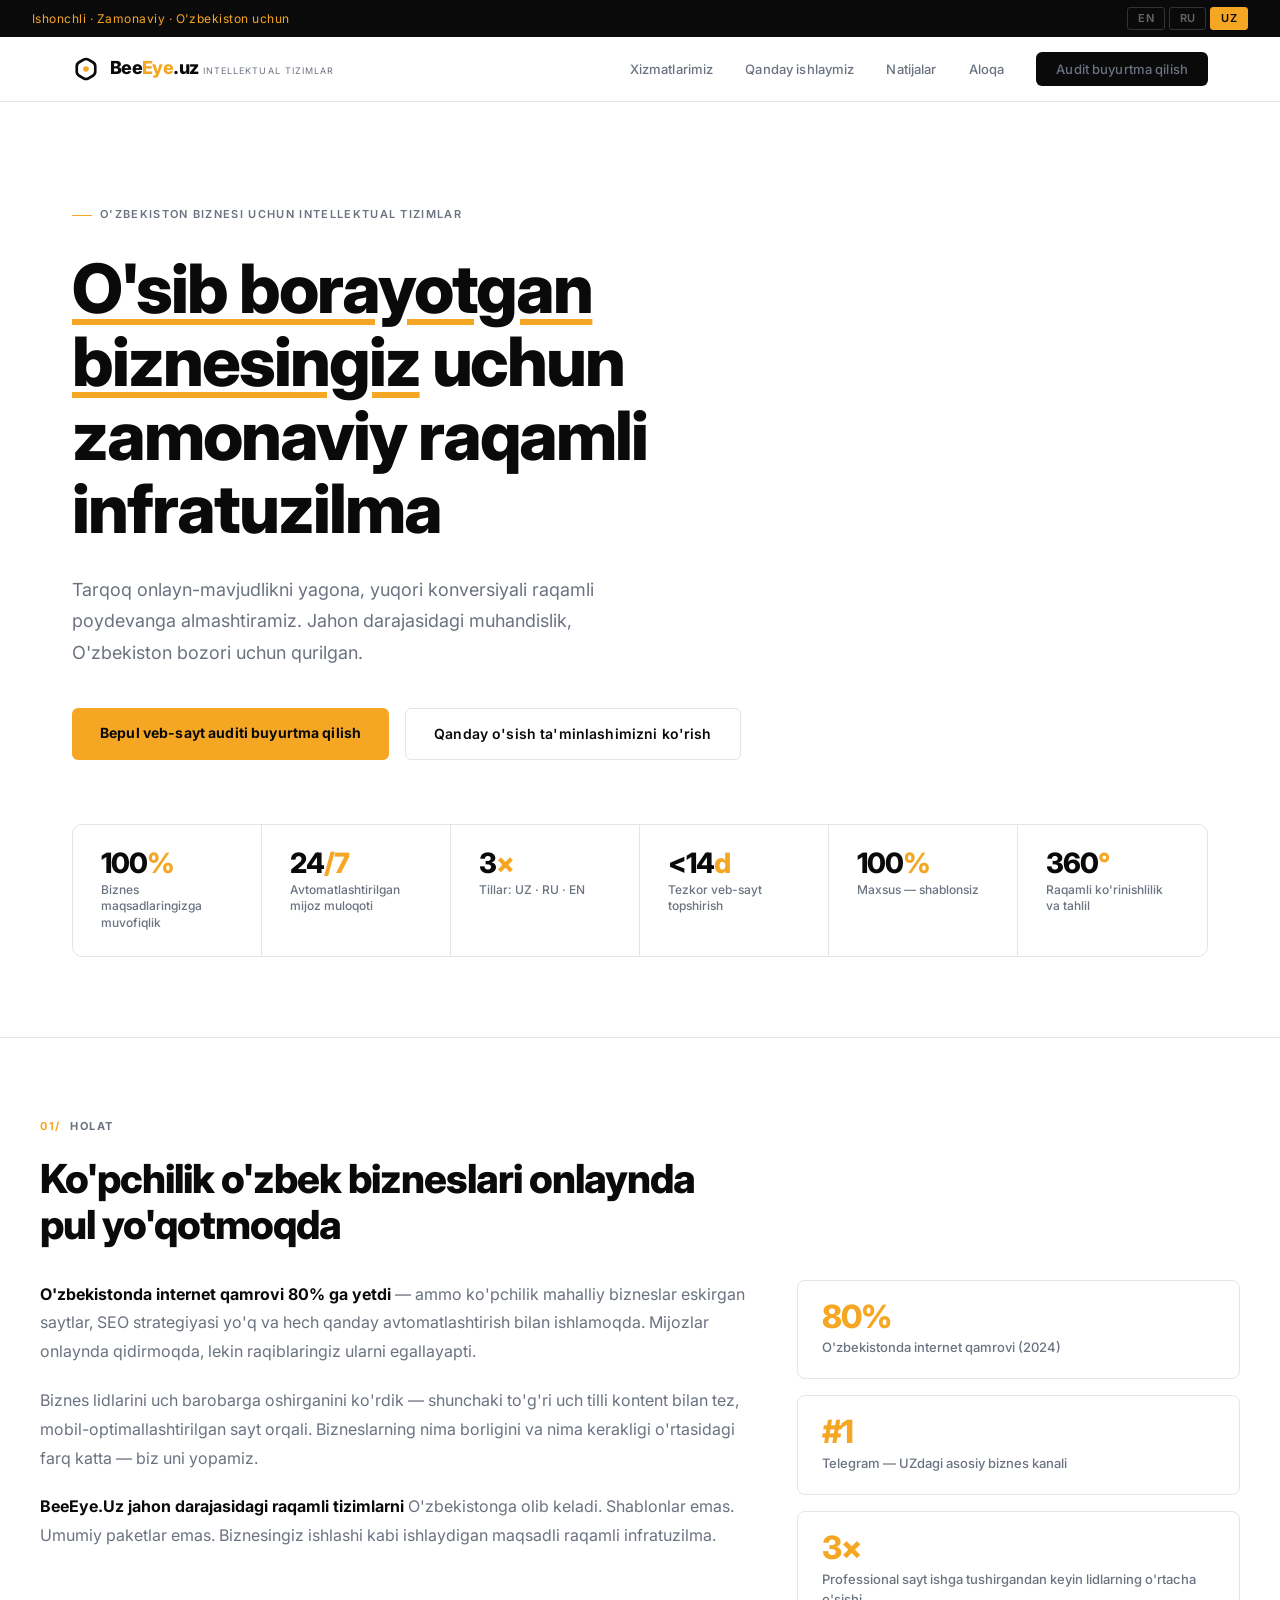
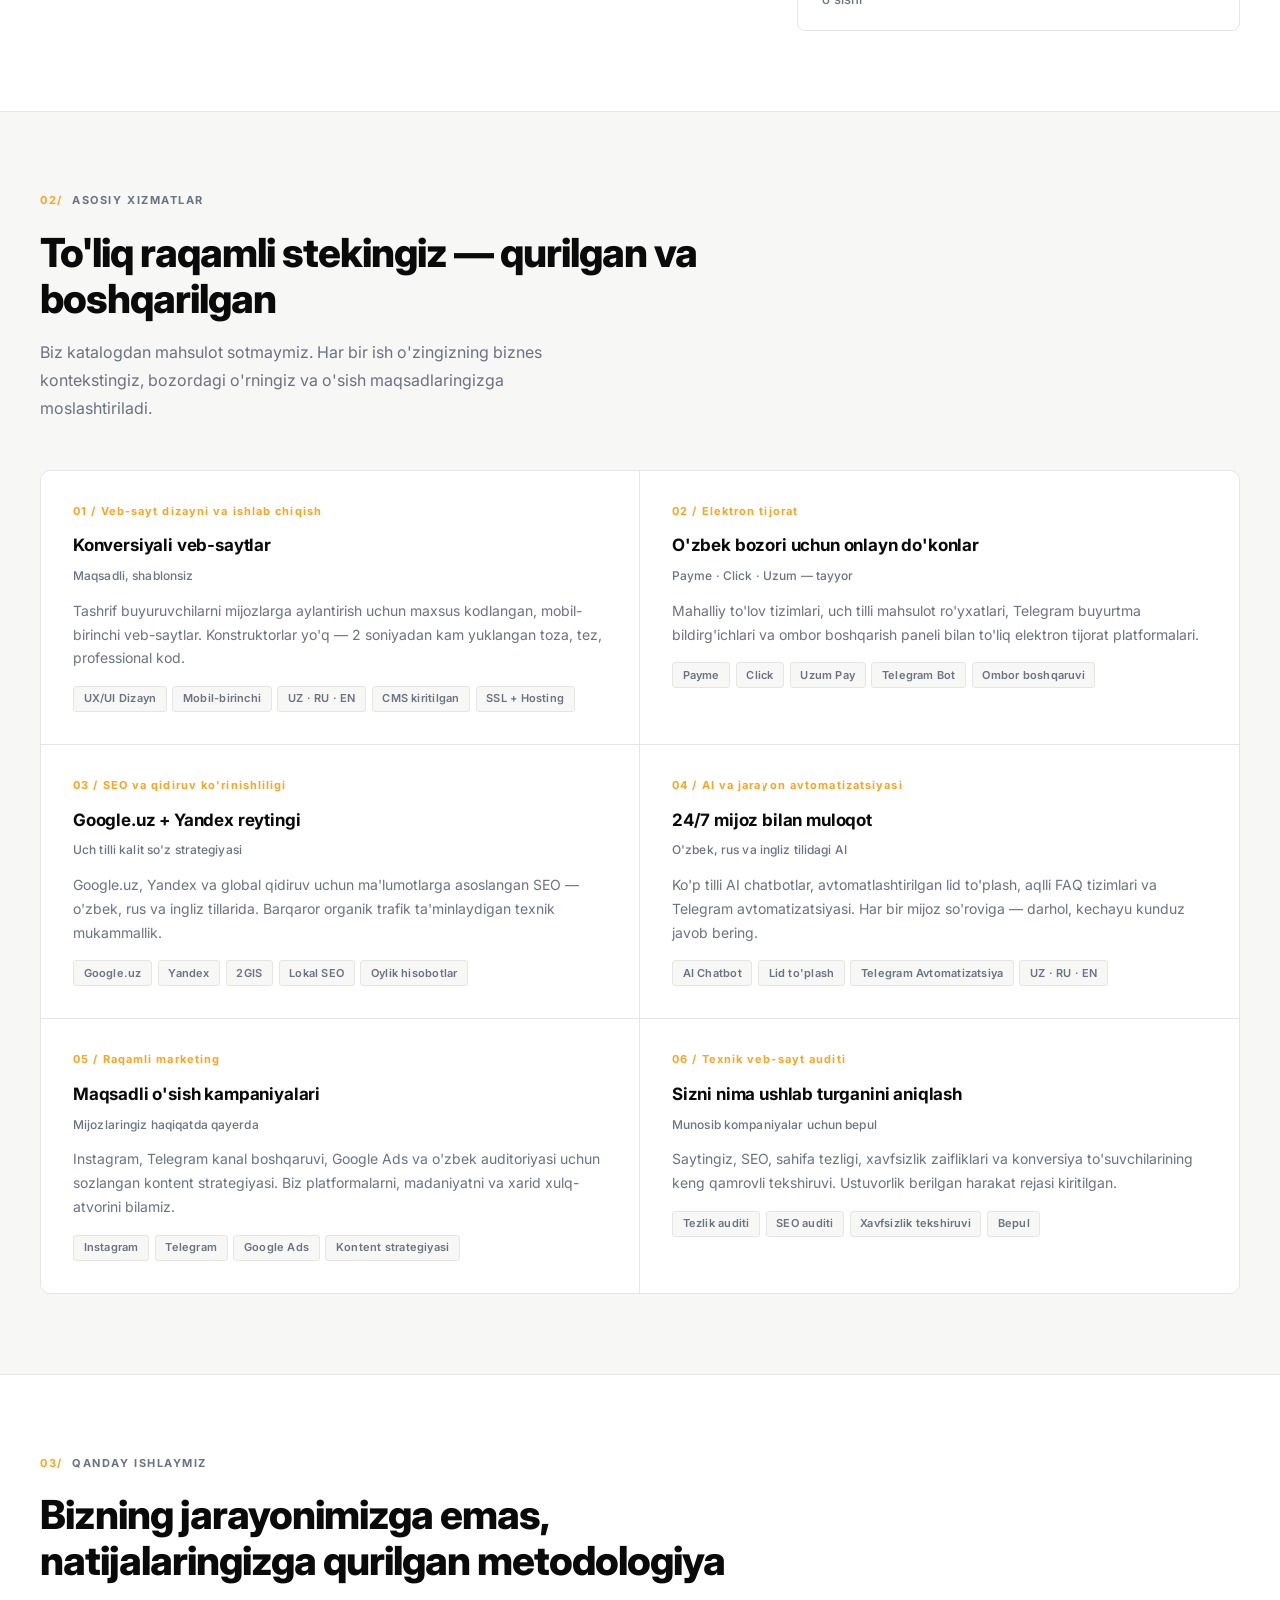
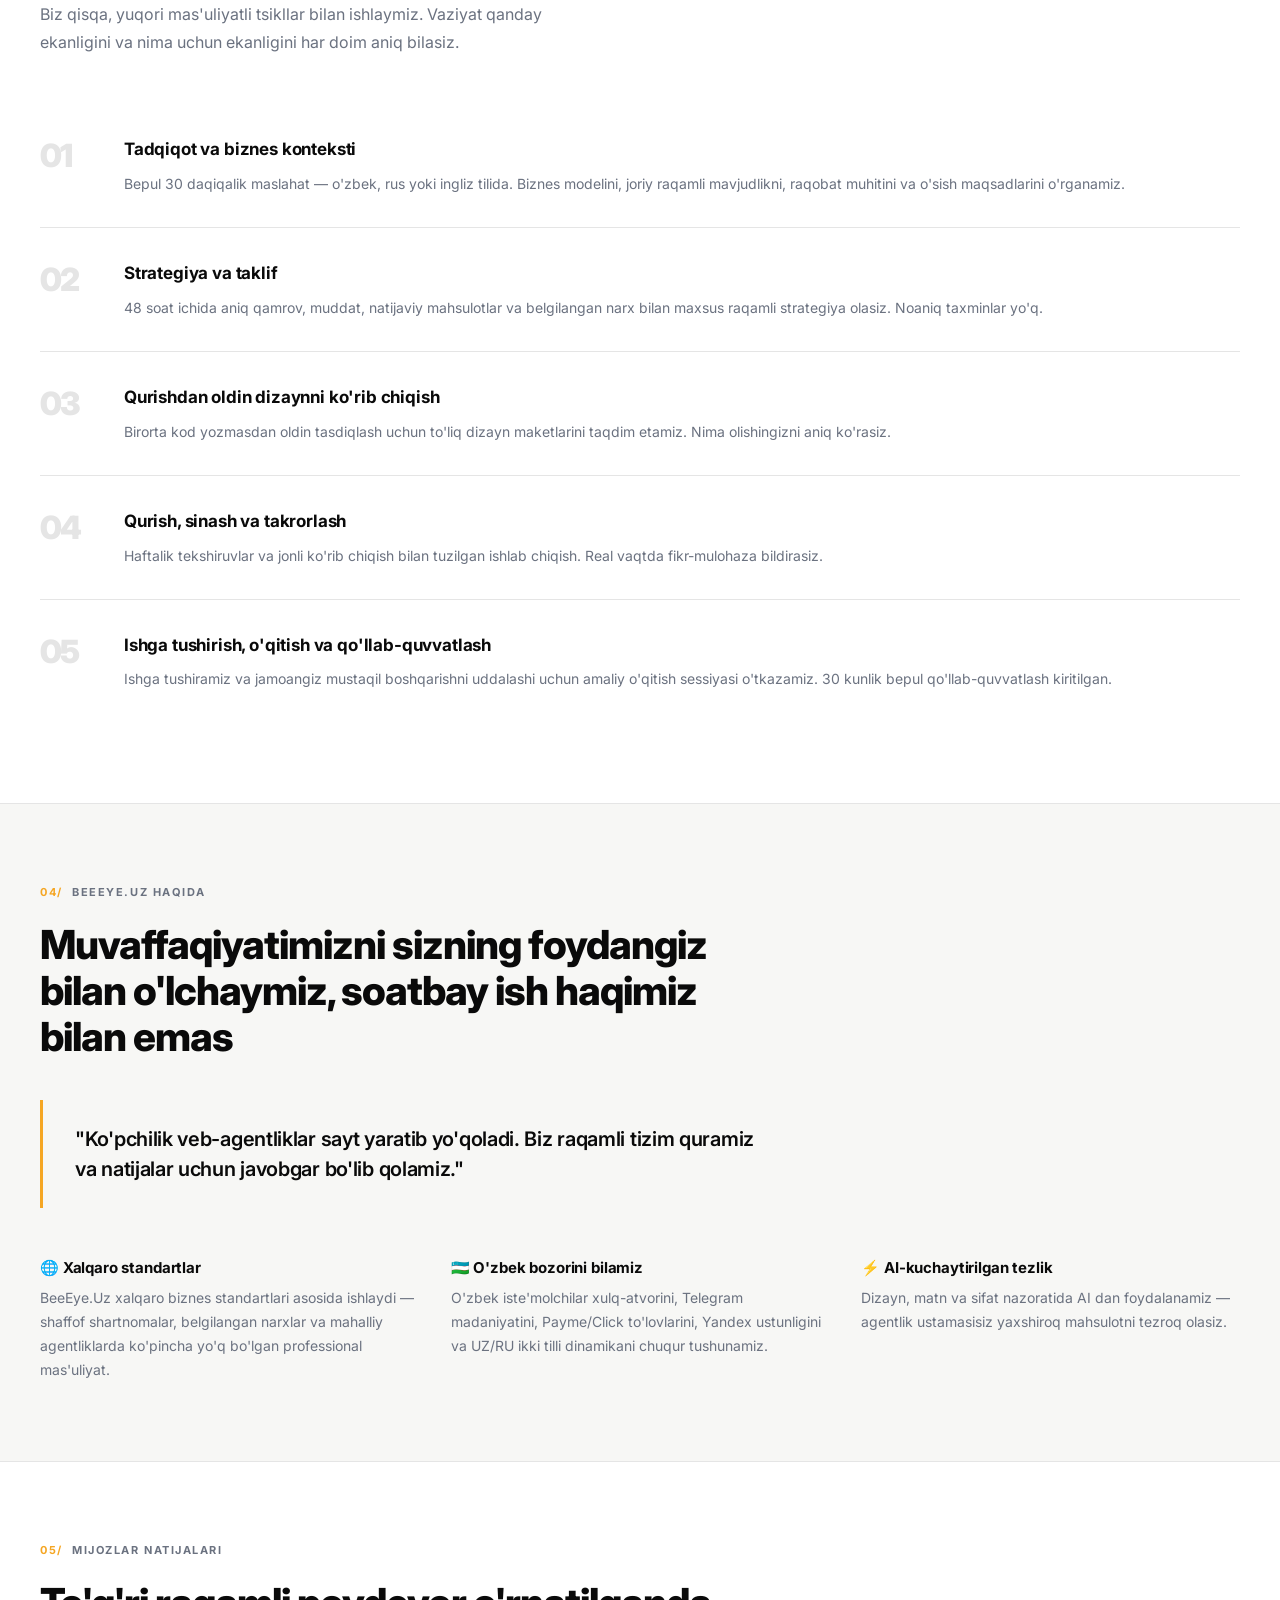
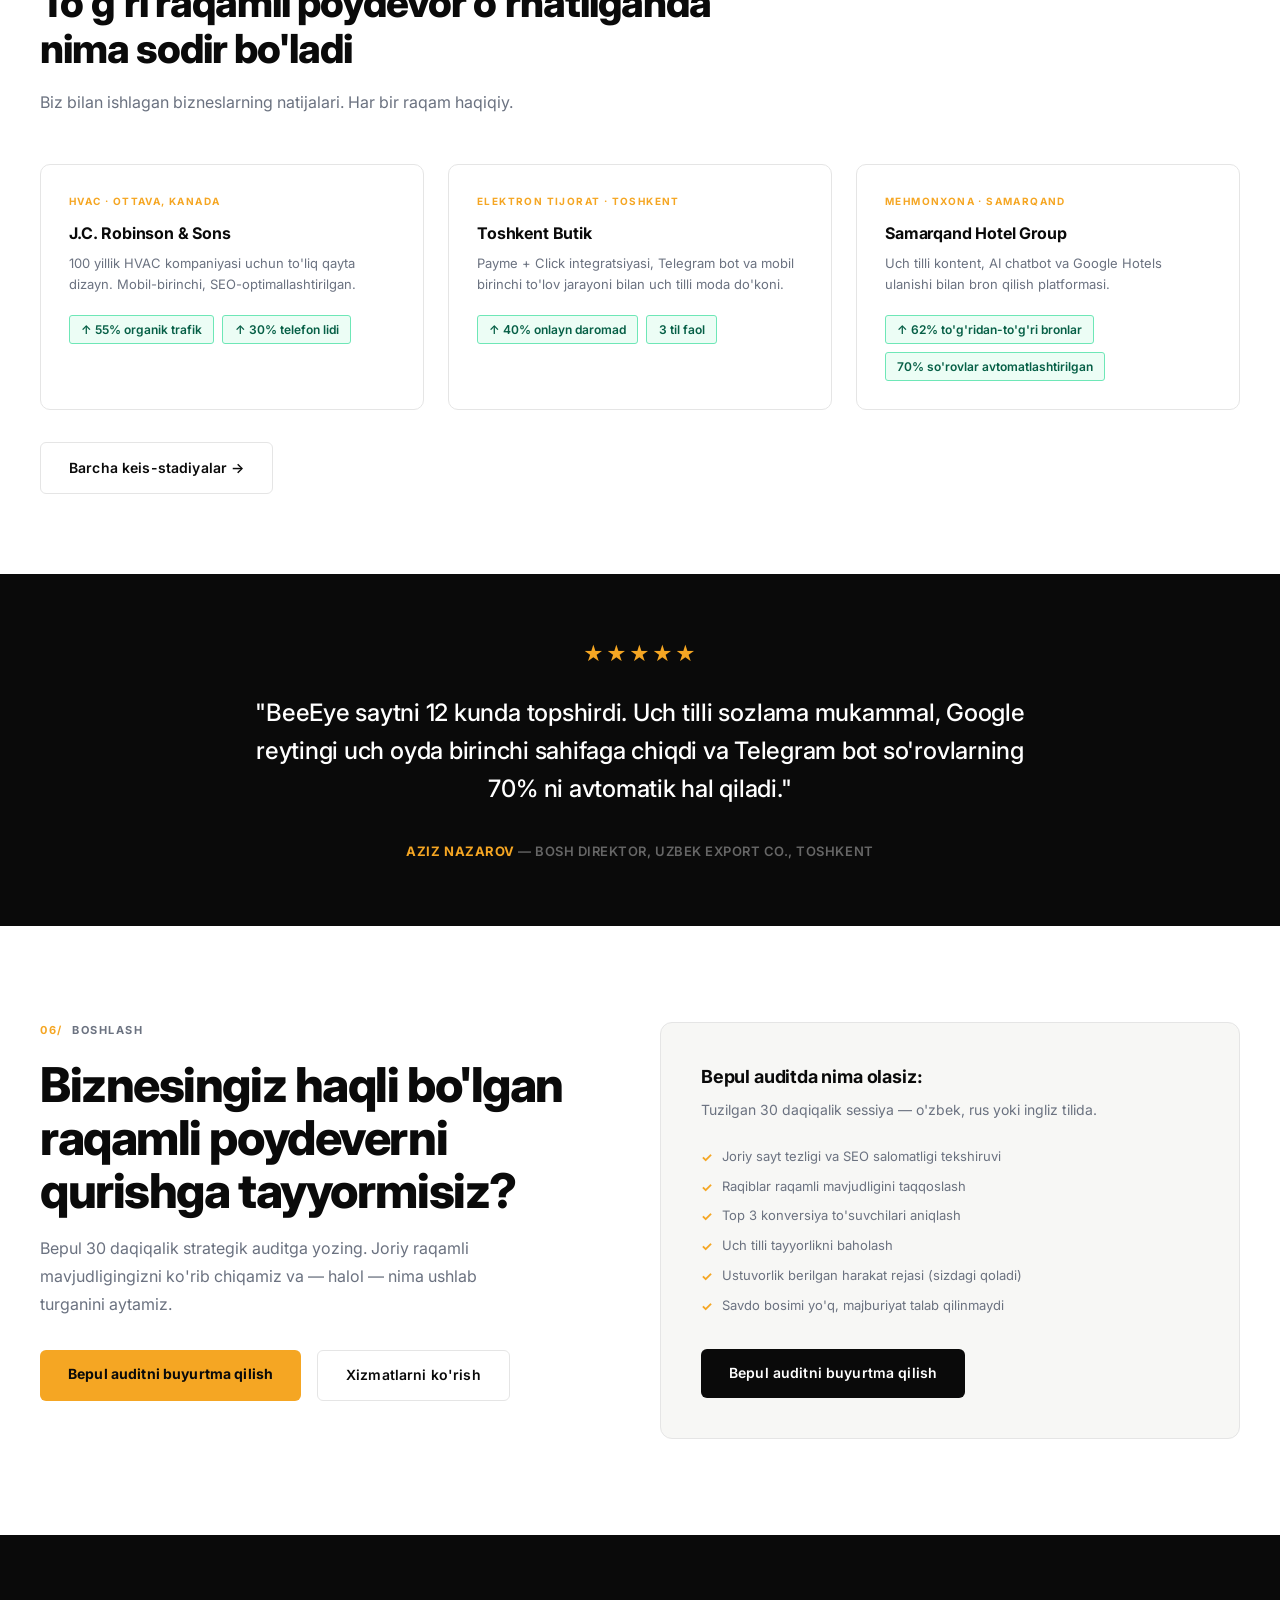
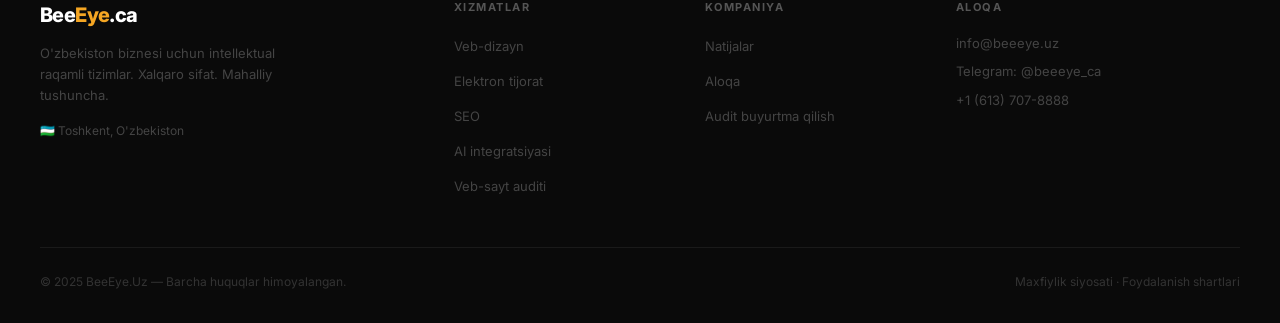
==== commit a7f41ca1: "Add files via upload" ====
--- a/index.html
+++ b/index.html
@@ -1,10 +1,10 @@
-<!DOCTYPE html>
-<html lang="en">
+﻿<!DOCTYPE html>
+<html lang="uz">
 <head>
   <meta charset="UTF-8">
   <meta name="viewport" content="width=device-width, initial-scale=1.0">
-  <title>BeeEye.ca — Intelligent Web Solutions for Uzbekistan</title>
-  <meta name="description" content="BeeEye.ca builds high-converting websites, AI-powered tools, and digital systems for Uzbekistan businesses. Canadian quality, local expertise.">
+  <title>BeeEye.Uz — Intelligent Web Solutions for Uzbekistan</title>
+  <meta name="description" content="BeeEye.Uz builds high-converting websites, AI-powered tools, and digital systems for Uzbekistan businesses. International quality, local expertise.">
   <link rel="preconnect" href="https://fonts.googleapis.com">
   <link rel="preconnect" href="https://fonts.gstatic.com" crossorigin>
   <link href="https://fonts.googleapis.com/css2?family=Inter:wght@300;400;500;600;700;800;900&display=swap" rel="stylesheet">
@@ -730,20 +730,35 @@
 
 <!-- Lang Bar -->
 <div class="lang-bar">
-  <span class="lang-bar-left"><span data-i18n="lang_tagline">🍁 Canadian quality · Uzbekistan market</span></span>
+  <span class="lang-bar-left"><span data-i18n="lang_tagline">Ishonchli · Zamonaviy · O'zbekiston uchun</span></span>
   <div class="lang-switcher">
-    <button class="lang-btn active" onclick="setLang('en')" id="btn-en">EN</button>
+    <button class="lang-btn" onclick="setLang('en')" id="btn-en">EN</button>
     <button class="lang-btn" onclick="setLang('ru')" id="btn-ru">RU</button>
-    <button class="lang-btn" onclick="setLang('uz')" id="btn-uz">UZ</button>
+    <button class="lang-btn active" onclick="setLang('uz')" id="btn-uz">UZ</button>
   </div>
 </div>
 
 <!-- Nav -->
 <nav>
   <div class="nav-inner">
-    <a href="index.html" class="nav-logo">
-      <span class="nav-logo-name">Bee<em>Eye</em>.ca</span>
-      <span class="nav-logo-tagline" data-i18n="nav_tagline">Intelligent Systems</span>
+    <a href="index.html" class="nav-logo" style="flex-direction:row;align-items:center;gap:0.6rem;">
+      <svg width="28" height="28" viewBox="-5 -5 110 110" xmlns="http://www.w3.org/2000/svg" aria-hidden="true">
+        <defs>
+          <mask id="hm">
+            <rect x="-5" y="-5" width="110" height="110" fill="black"/>
+            <g transform="translate(50,50) scale(0.60) translate(-50,-50)">
+              <polygon points="50,16 79.44,33 79.44,67 50,84 20.56,67 20.56,33" fill="white" stroke="white" stroke-width="80" stroke-linejoin="round"/>
+              <polygon points="50,16 79.44,33 79.44,67 50,84 20.56,67 20.56,33" fill="black" stroke="black" stroke-width="45" stroke-linejoin="round"/>
+            </g>
+          </mask>
+        </defs>
+        <rect x="-5" y="-5" width="110" height="110" fill="#0a0a0a" mask="url(#hm)"/>
+        <circle cx="50" cy="50" r="11" fill="#f5a623"/>
+      </svg>
+      <div>
+        <span class="nav-logo-name">Bee<em>Eye</em>.uz</span>
+        <span class="nav-logo-tagline" data-i18n="nav_tagline">Intelligent Systems</span>
+      </div>
     </a>
     <ul class="nav-links">
       <li><a href="#services" data-i18n="nav_services">Our Services</a></li>
@@ -769,7 +784,7 @@
 <div class="hero">
   <div class="hero-label" data-i18n="hero_eyebrow">Intelligent Systems for Uzbekistan Businesses</div>
   <h1 data-i18n="hero_h1">Modern Digital Infrastructure for Your <span class="underline">Growing Business</span></h1>
-  <p class="hero-sub" data-i18n="hero_sub">We replace scattered online presence with a unified, high-converting digital foundation. Canadian-quality engineering, built for the Uzbekistan market.</p>
+  <p class="hero-sub" data-i18n="hero_sub">We replace scattered online presence with a unified, high-converting digital foundation. World-class engineering, built for the Uzbekistan market.</p>
   <div class="hero-actions">
     <a href="contact.html" class="btn-amber" data-i18n="hero_cta1">Book Your Free Website Audit</a>
     <a href="#services" class="btn-ghost" data-i18n="hero_cta2">See How We Enable Growth</a>
@@ -814,7 +829,7 @@
       <div class="problem-text">
         <p data-i18n="s1_p1"><strong>The internet penetration in Uzbekistan reached 80%</strong> — yet most local businesses operate with outdated websites, no SEO strategy, and zero automation. Customers are searching online, but your competitors are capturing them.</p>
         <p data-i18n="s1_p2">We've seen businesses triple their leads simply by having a fast, mobile-optimised site with proper trilingual content. The gap between what businesses have and what they need is enormous — and we close it.</p>
-        <p data-i18n="s1_p3"><strong>BeeEye.ca brings Canadian-standard digital systems</strong> to Uzbekistan. Not templates. Not one-size-fits-all packages. Purpose-built digital infrastructure that works the way your business works.</p>
+        <p data-i18n="s1_p3"><strong>BeeEye.Uz brings world-class digital systems</strong> to Uzbekistan. Not templates. Not one-size-fits-all packages. Purpose-built digital infrastructure that works the way your business works.</p>
       </div>
       <div class="problem-stats">
         <div class="problem-stat">
@@ -982,7 +997,7 @@
 <!-- 04 / About -->
 <section class="section section-alt" id="about">
   <div class="section-inner">
-    <div class="section-eyebrow"><span class="num">04/</span> <span data-i18n="s4_eyebrow">About BeeEye.ca</span></div>
+    <div class="section-eyebrow"><span class="num">04/</span> <span data-i18n="s4_eyebrow">About BeeEye.Uz</span></div>
     <h2 class="section-h" data-i18n="s4_h">We measure our success by your bottom line, not our billable hours</h2>
 
     <div class="quote-block">
@@ -991,8 +1006,8 @@
 
     <div class="differentiators">
       <div class="diff-item">
-        <h3 data-i18n="d1_h">🍁 Canadian-Registered</h3>
-        <p data-i18n="d1_p">BeeEye.ca is registered in Canada. We operate under Canadian business standards — transparent contracts, fixed pricing, and professional accountability that local firms often lack.</p>
+        <h3 data-i18n="d1_h">🌐 International Standards</h3>
+        <p data-i18n="d1_p">BeeEye.Uz operates to international business standards — transparent contracts, fixed pricing, and professional accountability that local firms often lack.</p>
       </div>
       <div class="diff-item">
         <h3 data-i18n="d2_h">🇺🇿 Uzbekistan-Fluent</h3>
@@ -1094,8 +1109,8 @@
     <div class="footer-top">
       <div class="footer-brand">
         <a href="index.html" class="footer-logo">Bee<em>Eye</em>.ca</a>
-        <p class="footer-tagline" data-i18n="footer_tagline">Intelligent digital systems for Uzbekistan businesses. Canadian quality. Local understanding.</p>
-        <div style="margin-top: 1rem; font-size: 12px; color: #444;" data-i18n="footer_location">🍁 ON — Canada · 🇺🇿 Tashkent, Uzbekistan</div>
+        <p class="footer-tagline" data-i18n="footer_tagline">Intelligent digital systems for Uzbekistan businesses. International quality. Local understanding.</p>
+        <div style="margin-top: 1rem; font-size: 12px; color: #444;" data-i18n="footer_location">🇺🇿 Tashkent, Uzbekistan</div>
       </div>
       <div class="footer-col">
         <h4 data-i18n="footer_s_h">Services</h4>
@@ -1117,13 +1132,13 @@
       </div>
       <div class="footer-col">
         <h4 data-i18n="footer_contact_h">Contact</h4>
-        <div class="footer-contact-item"><a href="mailto:info@beeeye.ca">info@beeeye.ca</a></div>
+        <div class="footer-contact-item"><a href="mailto:info@beeeye.uz">info@beeeye.uz</a></div>
         <div class="footer-contact-item"><a href="https://t.me/beeeye_ca" target="_blank">Telegram: @beeeye_ca</a></div>
         <div class="footer-contact-item"><a href="tel:+16137078888">+1 (613) 707-8888</a></div>
       </div>
     </div>
     <div class="footer-bottom">
-      <p>&copy; 2025 BeeEye.ca — <span data-i18n="footer_rights">All rights reserved.</span></p>
+      <p>&copy; 2025 BeeEye.Uz — <span data-i18n="footer_rights">All rights reserved.</span></p>
       <p><a href="contact.html" data-i18n="footer_privacy">Privacy Policy</a> · <a href="contact.html" data-i18n="footer_terms">Terms of Service</a></p>
     </div>
   </div>
@@ -1132,12 +1147,12 @@
 <script>
 const T = {
   en: {
-    lang_tagline:"🍁 Canadian quality · Uzbekistan market",
+    lang_tagline:"Reliable · Modern · Built for Uzbekistan",
     nav_tagline:"Intelligent Systems",
     nav_services:"Our Services", nav_how:"How We Work", nav_portfolio:"Results", nav_contact_lnk:"Contact", nav_cta:"Book an Audit",
     hero_eyebrow:"Intelligent Systems for Uzbekistan Businesses",
     hero_h1:'Modern Digital Infrastructure for Your <span class="underline">Growing Business</span>',
-    hero_sub:"We replace scattered online presence with a unified, high-converting digital foundation. Canadian-quality engineering, built for the Uzbekistan market.",
+    hero_sub:"We replace scattered online presence with a unified, high-converting digital foundation. World-class engineering, built for the Uzbekistan market.",
     hero_cta1:"Book Your Free Website Audit", hero_cta2:"See How We Enable Growth",
     stat1:"Alignment to your business goals", stat2:"Automated customer engagement", stat3:"Languages: UZ · RU · EN",
     stat4:"Fast-track website delivery", stat5:"Custom — no templates used", stat6:"Digital visibility & analytics",
@@ -1145,7 +1160,7 @@
     s1_h:"Most Uzbek businesses are leaving money on the table online",
     s1_p1:"<strong>Internet penetration in Uzbekistan reached 80%</strong> — yet most local businesses operate with outdated websites, no SEO strategy, and zero automation. Customers are searching online, but your competitors are capturing them.",
     s1_p2:"We've seen businesses triple their leads simply by having a fast, mobile-optimised site with proper trilingual content. The gap between what businesses have and what they need is enormous — and we close it.",
-    s1_p3:"<strong>BeeEye.ca brings Canadian-standard digital systems</strong> to Uzbekistan. Not templates. Not one-size-fits-all packages. Purpose-built digital infrastructure that works the way your business works.",
+    s1_p3:"<strong>BeeEye.Uz brings world-class digital systems</strong> to Uzbekistan. Not templates. Not one-size-fits-all packages. Purpose-built digital infrastructure that works the way your business works.",
     pstat1:"Uzbekistan internet penetration (2024)", pstat2:"Telegram — primary business channel in UZ", pstat3:"Avg. lead increase after professional site launch",
     s2_eyebrow:"Core Services",
     s2_h:"Your complete digital stack — built and managed",
@@ -1176,10 +1191,10 @@
     p3_h:"Design Review Before Build", p3_p:"We present complete design mockups for your approval before writing a single line of code. You see exactly what you're getting.",
     p4_h:"Build, Test & Iterate", p4_p:"Structured development with weekly check-ins and live staging previews. You provide feedback in real time. We integrate it.",
     p5_h:"Launch, Train & Support", p5_p:"We launch and run a hands-on training session so your team can manage independently. 30 days of free post-launch support included.",
-    s4_eyebrow:"About BeeEye.ca",
+    s4_eyebrow:"About BeeEye.Uz",
     s4_h:"We measure our success by your bottom line, not our billable hours",
     s4_quote:'"Most web agencies build you a website and disappear. We build you a digital system and stay accountable for the results it produces."',
-    d1_h:"🍁 Canadian-Registered", d1_p:"BeeEye.ca is registered in Canada. Transparent contracts, fixed pricing, and professional accountability that local firms often lack.",
+    d1_h:"🌐 International Standards", d1_p:"BeeEye.Uz operates to international business standards — transparent contracts, fixed pricing, and professional accountability that local firms often lack.",
     d2_h:"🇺🇿 Uzbekistan-Fluent", d2_p:"We understand the Uzbek market deeply — consumer behaviour, Telegram culture, Payme/Click payments, Yandex dominance, and the UZ/RU bilingual dynamic.",
     d3_h:"⚡ AI-Enhanced Speed", d3_p:"We leverage AI across design, copy, and QA — so you get a better product faster, without the agency markup.",
     s5_eyebrow:"Client Results",
@@ -1198,20 +1213,20 @@
     cta_card_h:"What you get in the free audit:",
     cta_card_p:"A structured 30-minute session — available in Uzbek, Russian, or English.",
     cta_l1:"Current website speed & SEO health check", cta_l2:"Competitor digital presence comparison", cta_l3:"Top 3 conversion blockers identified", cta_l4:"Trilingual readiness assessment", cta_l5:"Prioritised action plan (yours to keep)", cta_l6:"No sales pressure, no commitment required",
-    footer_tagline:"Intelligent digital systems for Uzbekistan businesses. Canadian quality. Local understanding.",
-    footer_location:"🍁 ON — Canada · 🇺🇿 Tashkent, Uzbekistan",
+    footer_tagline:"Intelligent digital systems for Uzbekistan businesses. International quality. Local understanding.",
+    footer_location:"🇺🇿 Tashkent, Uzbekistan",
     footer_s_h:"Services", footer_s1:"Web Design", footer_s2:"E-Commerce", footer_s3:"SEO", footer_s4:"AI Integration", footer_s5:"Website Audit",
     footer_c_h:"Company", footer_c1:"Results", footer_c2:"Contact", footer_c3:"Book an Audit",
     footer_contact_h:"Contact",
     footer_rights:"All rights reserved.", footer_privacy:"Privacy Policy", footer_terms:"Terms of Service"
   },
   ru: {
-    lang_tagline:"🍁 Канадское качество · Рынок Узбекистана",
+    lang_tagline:"Надёжно · Современно · Для Узбекистана",
     nav_tagline:"Интеллектуальные системы",
     nav_services:"Наши услуги", nav_how:"Как мы работаем", nav_portfolio:"Результаты", nav_contact_lnk:"Контакты", nav_cta:"Записаться на аудит",
     hero_eyebrow:"Интеллектуальные системы для бизнеса в Узбекистане",
     hero_h1:'Современная цифровая инфраструктура для вашего <span class="underline">растущего бизнеса</span>',
-    hero_sub:"Мы заменяем разрозненное онлайн-присутствие единой, высококонверсионной цифровой основой. Инжиниринг канадского качества, созданный для рынка Узбекистана.",
+    hero_sub:"Мы заменяем разрозненное онлайн-присутствие единой, высококонверсионной цифровой основой. Инжиниринг мирового уровня, созданный для рынка Узбекистана.",
     hero_cta1:"Заказать бесплатный аудит сайта", hero_cta2:"Как мы обеспечиваем рост",
     stat1:"Соответствие вашим бизнес-целям", stat2:"Автоматизированное взаимодействие с клиентами", stat3:"Языки: UZ · RU · EN",
     stat4:"Ускоренная сдача сайта", stat5:"Индивидуально — без шаблонов", stat6:"Цифровая видимость и аналитика",
@@ -1219,7 +1234,7 @@
     s1_h:"Большинство узбекских бизнесов теряют деньги в интернете",
     s1_p1:"<strong>Интернет-охват в Узбекистане достиг 80%</strong> — однако большинство местных бизнесов работают с устаревшими сайтами, без SEO-стратегии и какой-либо автоматизации. Клиенты ищут онлайн, но их забирают ваши конкуренты.",
     s1_p2:"Мы видели, как бизнесы утраивают количество обращений только за счёт быстрого мобильного сайта с правильным трёхъязычным контентом. Разрыв между тем, что есть, и тем, что нужно — огромен. Мы его закрываем.",
-    s1_p3:"<strong>BeeEye.ca привносит цифровые системы канадского уровня</strong> в Узбекистан. Не шаблоны. Не универсальные пакеты. Цифровая инфраструктура, построенная так, как работает ваш бизнес.",
+    s1_p3:"<strong>BeeEye.Uz привносит цифровые системы мирового уровня</strong> в Узбекистан. Не шаблоны. Не универсальные пакеты. Цифровая инфраструктура, построенная так, как работает ваш бизнес.",
     pstat1:"Интернет-охват в Узбекистане (2024)", pstat2:"Telegram — основной деловой канал в УЗ", pstat3:"Среднее увеличение лидов после запуска профессионального сайта",
     s2_eyebrow:"Основные услуги",
     s2_h:"Ваш полный цифровой стек — создан и управляется",
@@ -1250,10 +1265,10 @@
     p3_h:"Проверка дизайна до разработки", p3_p:"Мы представляем полные дизайн-макеты для вашего согласования, прежде чем написать хоть строчку кода. Вы видите именно то, что получите.",
     p4_h:"Разработка, тестирование и итерации", p4_p:"Структурированная разработка с еженедельными проверками и предварительным просмотром на стейджинге. Вы предоставляете обратную связь в реальном времени.",
     p5_h:"Запуск, обучение и поддержка", p5_p:"Запускаем и проводим практическое обучение, чтобы ваша команда могла управлять самостоятельно. 30 дней бесплатной поддержки после запуска включено.",
-    s4_eyebrow:"О BeeEye.ca",
+    s4_eyebrow:"О BeeEye.Uz",
     s4_h:"Мы измеряем успех вашей прибылью, а не нашими отработанными часами",
     s4_quote:'"Большинство веб-агентств создают сайт и исчезают. Мы создаём цифровую систему и несём ответственность за её результаты."',
-    d1_h:"🍁 Зарегистрировано в Канаде", d1_p:"BeeEye.ca зарегистрирована в Канаде. Прозрачные договоры, фиксированные цены и профессиональная ответственность, которой часто нет у местных агентств.",
+    d1_h:"🌐 Международные стандарты", d1_p:"BeeEye.Uz работает по международным стандартам — прозрачные договоры, фиксированные цены и профессиональная ответственность, которой часто нет у местных агентств.",
     d2_h:"🇺🇿 Знаем узбекский рынок", d2_p:"Понимаем поведение узбекских потребителей, культуру Telegram, платежи Payme/Click, доминирование Яндекса и UZ/RU-двуязычную динамику.",
     d3_h:"⚡ Скорость на базе ИИ", d3_p:"Используем ИИ в дизайне, текстах и контроле качества — чтобы вы получали лучший продукт быстрее, без агентской наценки.",
     s5_eyebrow:"Результаты клиентов",
@@ -1272,20 +1287,20 @@
     cta_card_h:"Что входит в бесплатный аудит:",
     cta_card_p:"Структурированная 30-минутная сессия — на узбекском, русском или английском.",
     cta_l1:"Проверка скорости и SEO-здоровья сайта", cta_l2:"Сравнение с цифровым присутствием конкурентов", cta_l3:"Выявление топ-3 блокировщиков конверсии", cta_l4:"Оценка трёхъязычной готовности", cta_l5:"Приоритизированный план действий (остаётся у вас)", cta_l6:"Никаких продаж под давлением, без обязательств",
-    footer_tagline:"Интеллектуальные цифровые системы для бизнесов Узбекистана. Канадское качество. Местное понимание.",
-    footer_location:"🍁 ON — Канада · 🇺🇿 Ташкент, Узбекистан",
+    footer_tagline:"Интеллектуальные цифровые системы для бизнесов Узбекистана. Международное качество. Местное понимание.",
+    footer_location:"🇺🇿 Ташкент, Узбекистан",
     footer_s_h:"Услуги", footer_s1:"Веб-дизайн", footer_s2:"E-Commerce", footer_s3:"SEO", footer_s4:"Интеграция ИИ", footer_s5:"Аудит сайта",
     footer_c_h:"Компания", footer_c1:"Результаты", footer_c2:"Контакты", footer_c3:"Записаться на аудит",
     footer_contact_h:"Контакты",
     footer_rights:"Все права защищены.", footer_privacy:"Политика конфиденциальности", footer_terms:"Условия использования"
   },
   uz: {
-    lang_tagline:"🍁 Kanada sifati · O'zbekiston bozori",
-    nav_tagline:"Intelligent Systems",
+    lang_tagline:"Ishonchli · Zamonaviy · O'zbekiston uchun",
+    nav_tagline:"Intellektual tizimlar",
     nav_services:"Xizmatlarimiz", nav_how:"Qanday ishlaymiz", nav_portfolio:"Natijalar", nav_contact_lnk:"Aloqa", nav_cta:"Audit buyurtma qilish",
     hero_eyebrow:"O'zbekiston biznesi uchun intellektual tizimlar",
     hero_h1:'<span class="underline">O\'sib borayotgan biznesingiz</span> uchun zamonaviy raqamli infratuzilma',
-    hero_sub:"Tarqoq onlayn-mavjudlikni yagona, yuqori konversiyali raqamli poydevanga almashtiramiz. Kanada sifatidagi muhandislik, O'zbekiston bozori uchun qurilgan.",
+    hero_sub:"Tarqoq onlayn-mavjudlikni yagona, yuqori konversiyali raqamli poydevanga almashtiramiz. Jahon darajasidagi muhandislik, O'zbekiston bozori uchun qurilgan.",
     hero_cta1:"Bepul veb-sayt auditi buyurtma qilish", hero_cta2:"Qanday o'sish ta'minlashimizni ko'rish",
     stat1:"Biznes maqsadlaringizga muvofiqlik", stat2:"Avtomatlashtirilgan mijoz muloqoti", stat3:"Tillar: UZ · RU · EN",
     stat4:"Tezkor veb-sayt topshirish", stat5:"Maxsus — shablonsiz", stat6:"Raqamli ko'rinishlilik va tahlil",
@@ -1293,7 +1308,7 @@
     s1_h:"Ko'pchilik o'zbek bizneslari onlaynda pul yo'qotmoqda",
     s1_p1:"<strong>O'zbekistonda internet qamrovi 80% ga yetdi</strong> — ammo ko'pchilik mahalliy bizneslar eskirgan saytlar, SEO strategiyasi yo'q va hech qanday avtomatlashtirish bilan ishlamoqda. Mijozlar onlaynda qidirmoqda, lekin raqiblaringiz ularni egallayapti.",
     s1_p2:"Biznes lidlarini uch barobarga oshirganini ko'rdik — shunchaki to'g'ri uch tilli kontent bilan tez, mobil-optimallashtirilgan sayt orqali. Bizneslarning nima borligini va nima kerakligi o'rtasidagi farq katta — biz uni yopamiz.",
-    s1_p3:"<strong>BeeEye.ca Kanada standartidagi raqamli tizimlarni</strong> O'zbekistonga olib keladi. Shablonlar emas. Umumiy paketlar emas. Biznesingiz ishlashi kabi ishlaydigan maqsadli raqamli infratuzilma.",
+    s1_p3:"<strong>BeeEye.Uz jahon darajasidagi raqamli tizimlarni</strong> O'zbekistonga olib keladi. Shablonlar emas. Umumiy paketlar emas. Biznesingiz ishlashi kabi ishlaydigan maqsadli raqamli infratuzilma.",
     pstat1:"O'zbekistonda internet qamrovi (2024)", pstat2:"Telegram — UZdagi asosiy biznes kanali", pstat3:"Professional sayt ishga tushirgandan keyin lidlarning o'rtacha o'sishi",
     s2_eyebrow:"Asosiy xizmatlar",
     s2_h:"To'liq raqamli stekingiz — qurilgan va boshqarilgan",
@@ -1324,10 +1339,10 @@
     p3_h:"Qurishdan oldin dizaynni ko'rib chiqish", p3_p:"Birorta kod yozmasdan oldin tasdiqlash uchun to'liq dizayn maketlarini taqdim etamiz. Nima olishingizni aniq ko'rasiz.",
     p4_h:"Qurish, sinash va takrorlash", p4_p:"Haftalik tekshiruvlar va jonli ko'rib chiqish bilan tuzilgan ishlab chiqish. Real vaqtda fikr-mulohaza bildirasiz.",
     p5_h:"Ishga tushirish, o'qitish va qo'llab-quvvatlash", p5_p:"Ishga tushiramiz va jamoangiz mustaqil boshqarishni uddalashi uchun amaliy o'qitish sessiyasi o'tkazamiz. 30 kunlik bepul qo'llab-quvvatlash kiritilgan.",
-    s4_eyebrow:"BeeEye.ca haqida",
+    s4_eyebrow:"BeeEye.Uz haqida",
     s4_h:"Muvaffaqiyatimizni sizning foydangiz bilan o'lchaymiz, soatbay ish haqimiz bilan emas",
     s4_quote:'"Ko\'pchilik veb-agentliklar sayt yaratib yo\'qoladi. Biz raqamli tizim quramiz va natijalar uchun javobgar bo\'lib qolamiz."',
-    d1_h:"🍁 Kanadada ro'yxatdan o'tgan", d1_p:"BeeEye.ca Kanadada ro'yxatdan o'tgan. Shaffof shartnomalar, belgilangan narxlar va mahalliy agentliklarda ko'pincha yo'q bo'lgan professional mas'uliyat.",
+    d1_h:"🌐 Xalqaro standartlar", d1_p:"BeeEye.Uz xalqaro biznes standartlari asosida ishlaydi — shaffof shartnomalar, belgilangan narxlar va mahalliy agentliklarda ko'pincha yo'q bo'lgan professional mas'uliyat.",
     d2_h:"🇺🇿 O'zbek bozorini bilamiz", d2_p:"O'zbek iste'molchilar xulq-atvorini, Telegram madaniyatini, Payme/Click to'lovlarini, Yandex ustunligini va UZ/RU ikki tilli dinamikani chuqur tushunamiz.",
     d3_h:"⚡ AI-kuchaytirilgan tezlik", d3_p:"Dizayn, matn va sifat nazoratida AI dan foydalanamiz — agentlik ustamasisiz yaxshiroq mahsulotni tezroq olasiz.",
     s5_eyebrow:"Mijozlar natijalari",
@@ -1346,8 +1361,8 @@
     cta_card_h:"Bepul auditda nima olasiz:",
     cta_card_p:"Tuzilgan 30 daqiqalik sessiya — o'zbek, rus yoki ingliz tilida.",
     cta_l1:"Joriy sayt tezligi va SEO salomatligi tekshiruvi", cta_l2:"Raqiblar raqamli mavjudligini taqqoslash", cta_l3:"Top 3 konversiya to'suvchilari aniqlash", cta_l4:"Uch tilli tayyorlikni baholash", cta_l5:"Ustuvorlik berilgan harakat rejasi (sizdagi qoladi)", cta_l6:"Savdo bosimi yo'q, majburiyat talab qilinmaydi",
-    footer_tagline:"O'zbekiston biznesi uchun intellektual raqamli tizimlar. Kanada sifati. Mahalliy tushuncha.",
-    footer_location:"🍁 ON — Kanada · 🇺🇿 Toshkent, O'zbekiston",
+    footer_tagline:"O'zbekiston biznesi uchun intellektual raqamli tizimlar. Xalqaro sifat. Mahalliy tushuncha.",
+    footer_location:"🇺🇿 Toshkent, O'zbekiston",
     footer_s_h:"Xizmatlar", footer_s1:"Veb-dizayn", footer_s2:"Elektron tijorat", footer_s3:"SEO", footer_s4:"AI integratsiyasi", footer_s5:"Veb-sayt auditi",
     footer_c_h:"Kompaniya", footer_c1:"Natijalar", footer_c2:"Aloqa", footer_c3:"Audit buyurtma qilish",
     footer_contact_h:"Aloqa",
@@ -1355,7 +1370,7 @@
   }
 };
 
-let lang = 'en';
+let lang = 'uz';
 function setLang(l) {
   lang = l;
   const t = T[l];
@@ -1368,7 +1383,7 @@
   try { localStorage.setItem('bl', l); } catch(e) {}
 }
 function toggleMobile() { document.getElementById('mobile-nav').classList.toggle('open'); }
-try { const s = localStorage.getItem('bl'); if (s && T[s]) setLang(s); } catch(e) {}
+try { const s = localStorage.getItem('bl'); setLang(s && T[s] ? s : 'uz'); } catch(e) {}
 </script>
 </body>
 </html>
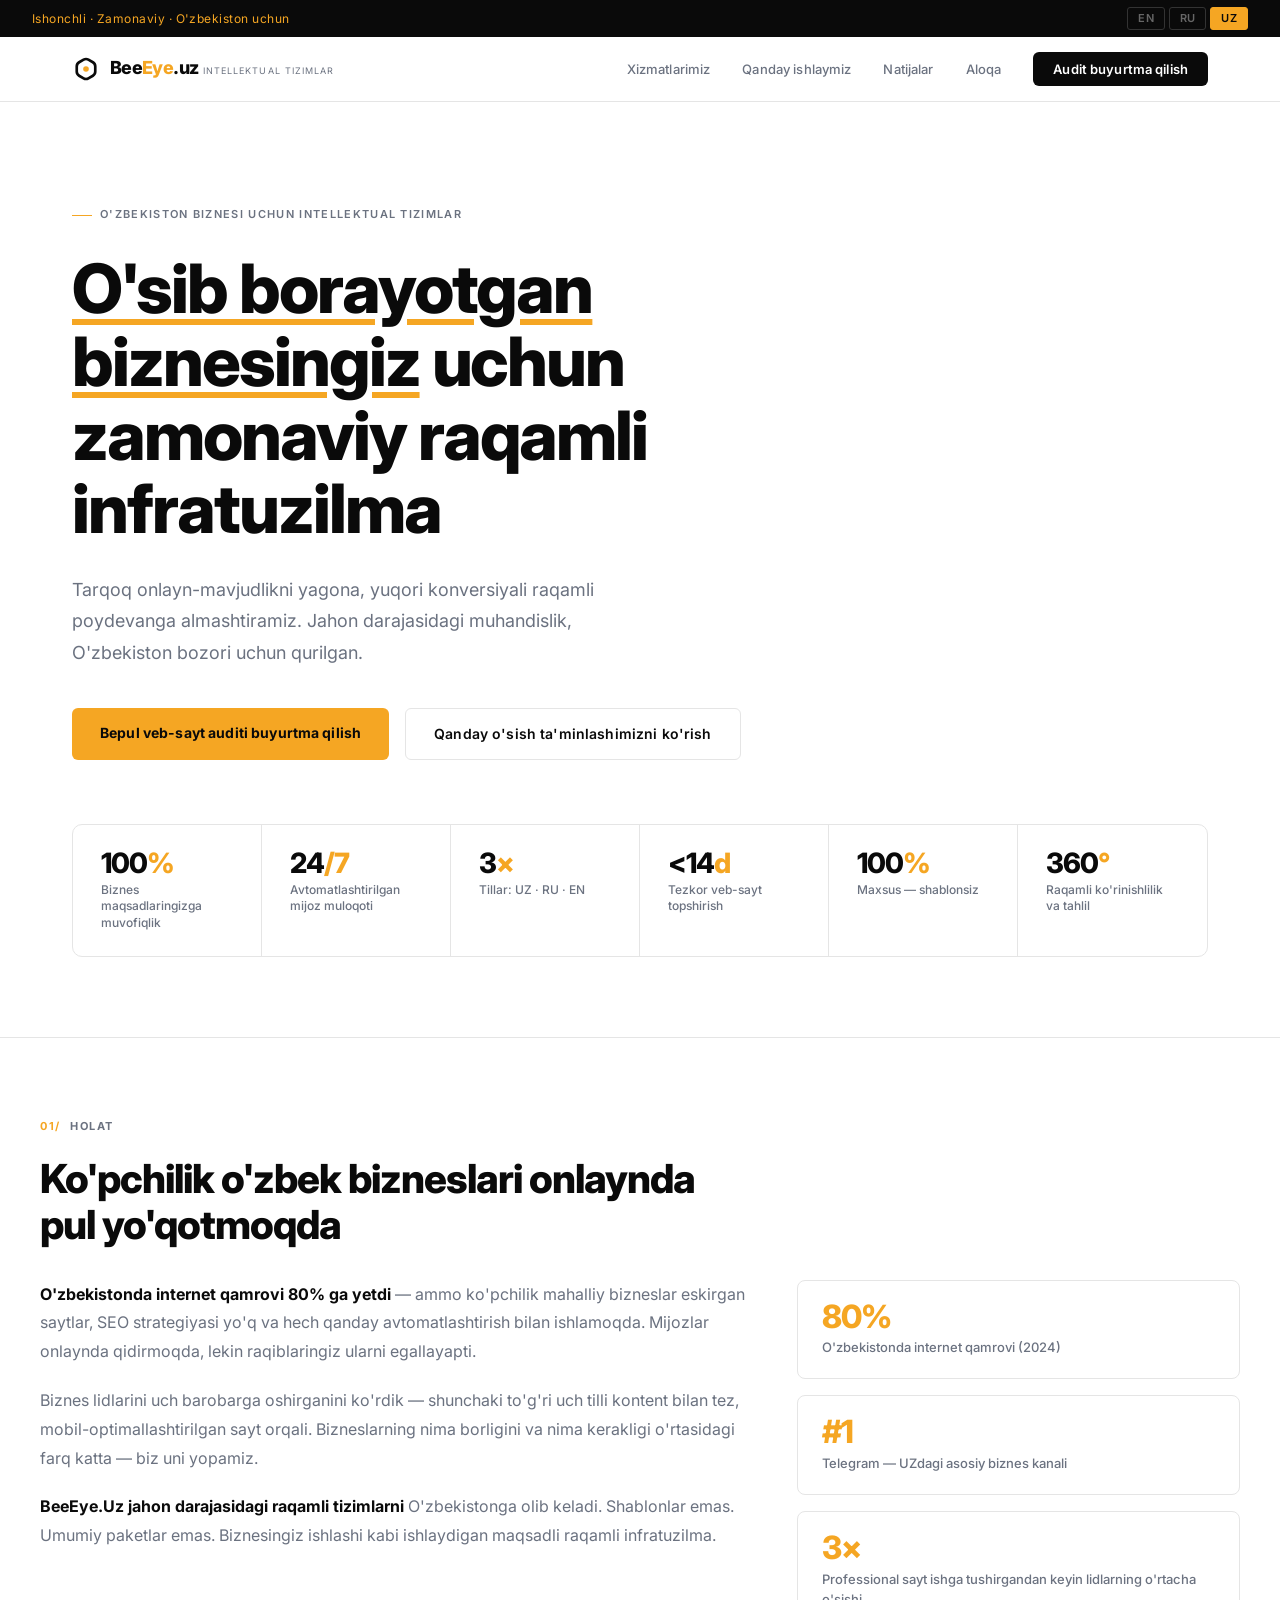
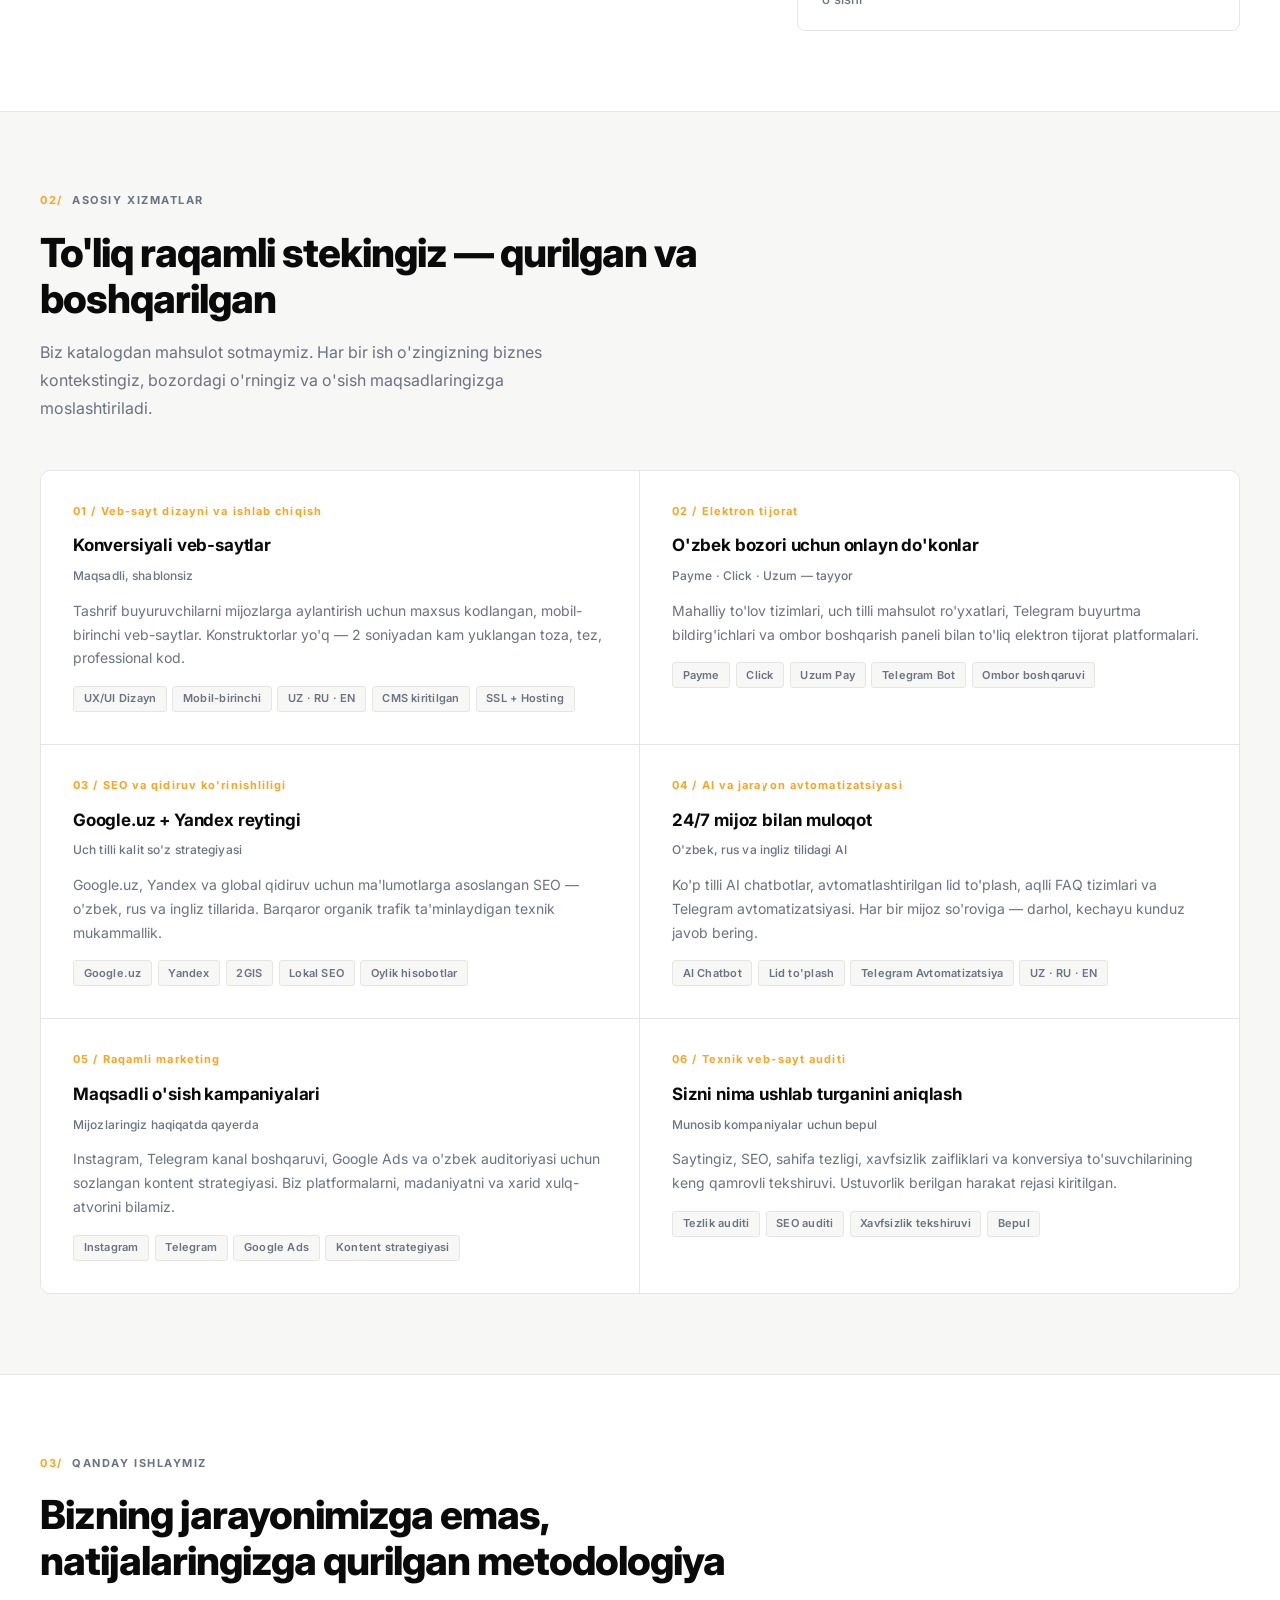
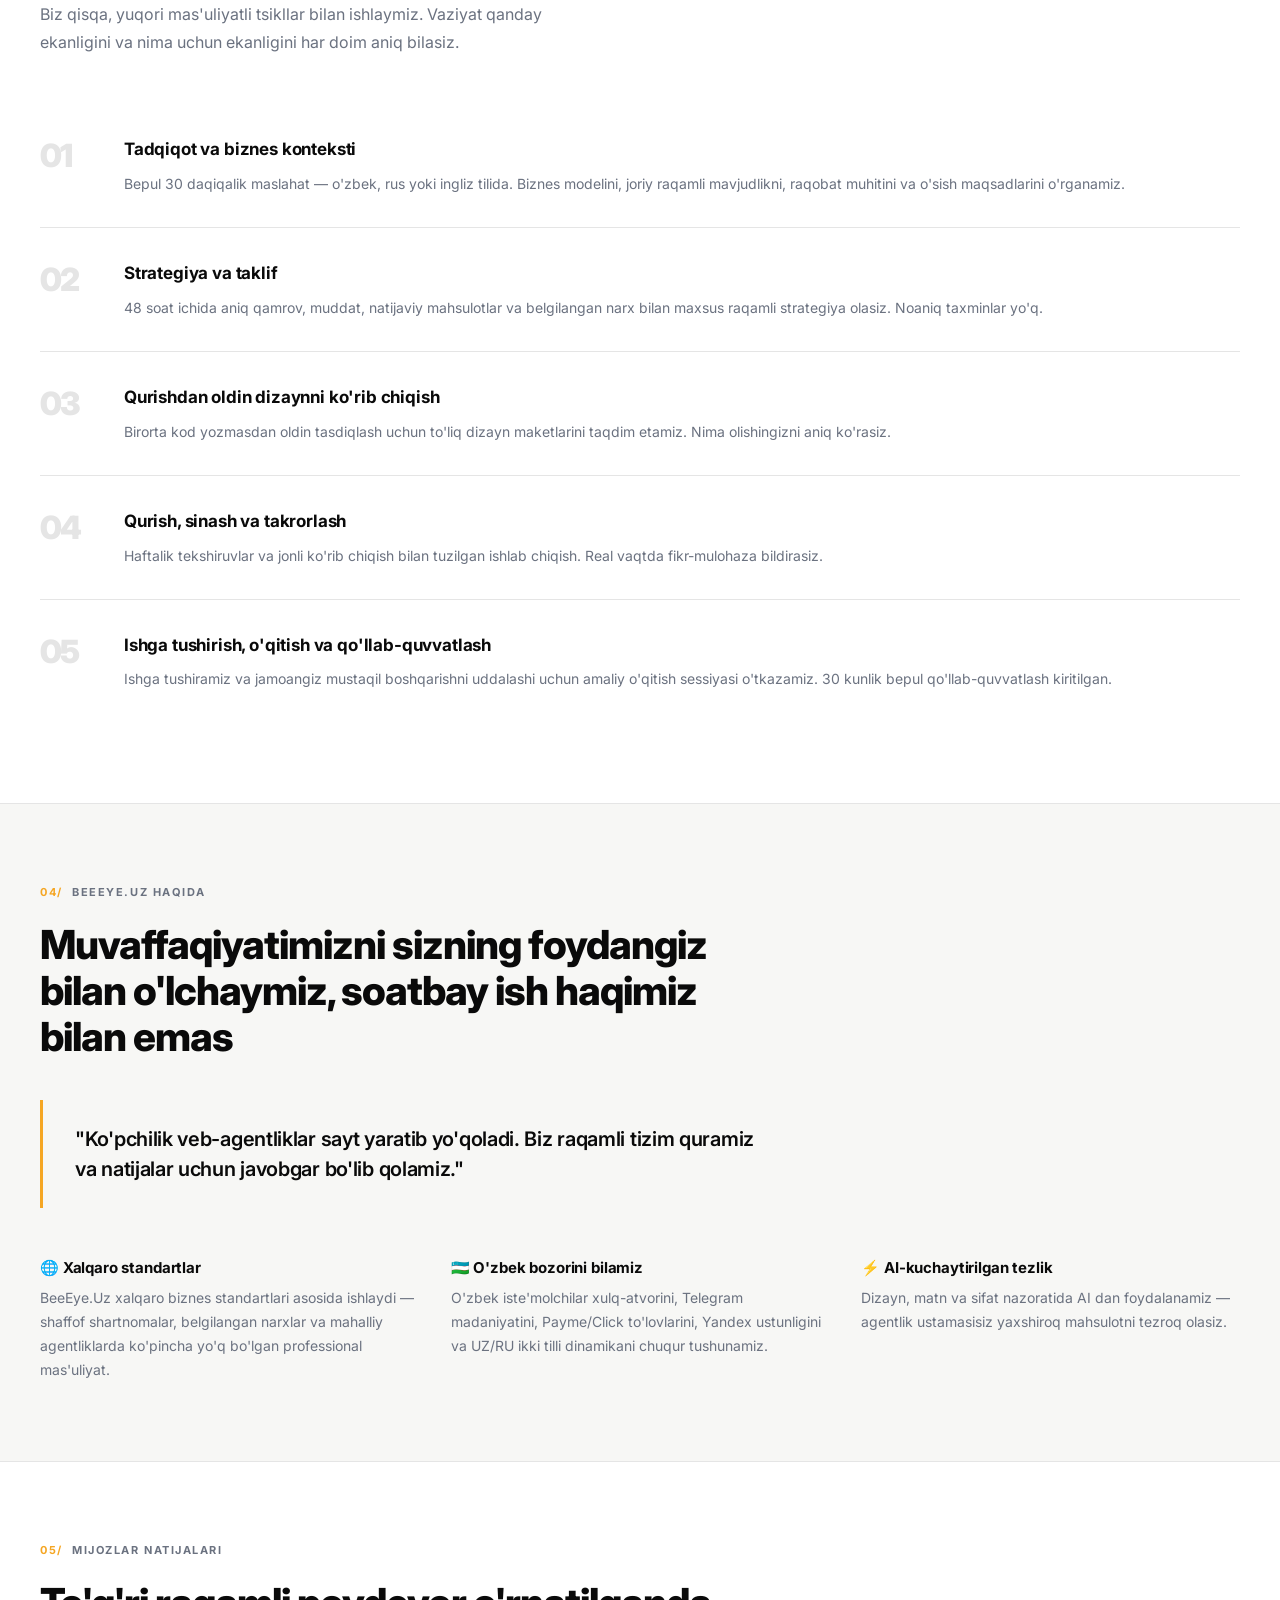
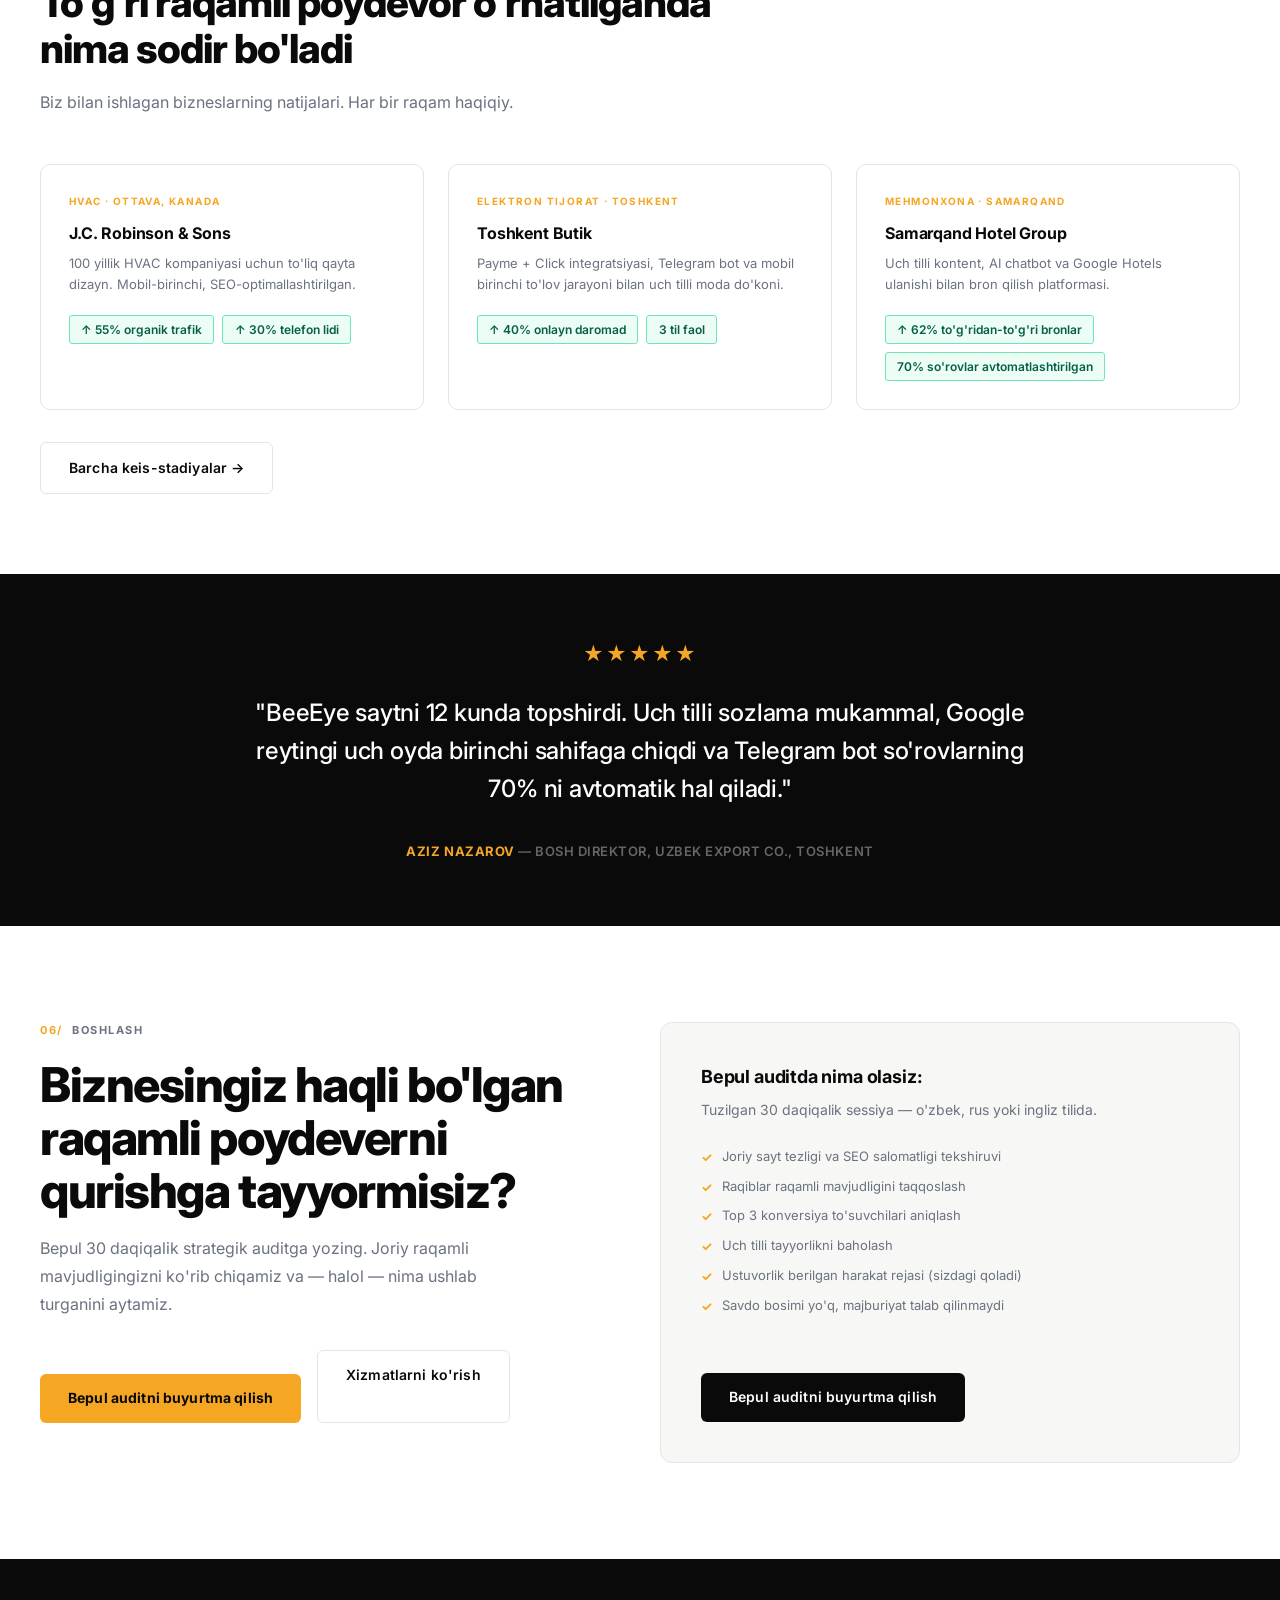
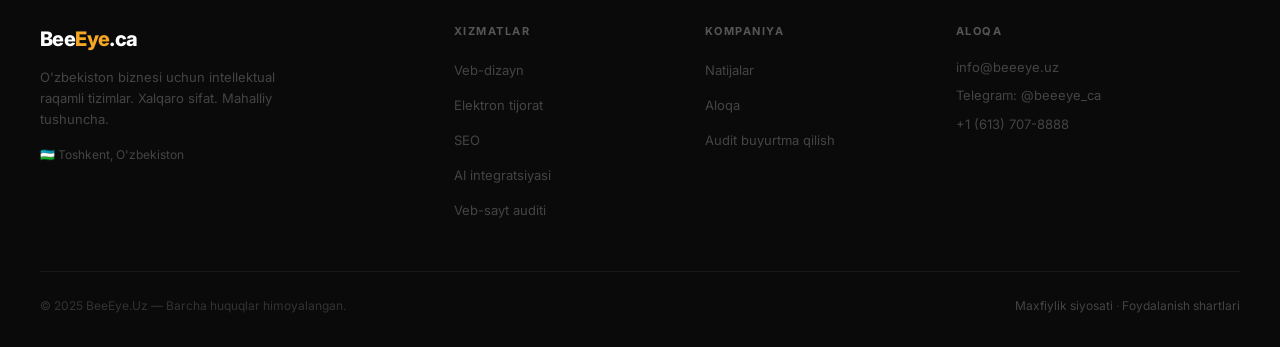
==== commit dd64d975: "Add files via upload" ====
--- a/index.html
+++ b/index.html
@@ -8,723 +8,7 @@
   <link rel="preconnect" href="https://fonts.googleapis.com">
   <link rel="preconnect" href="https://fonts.gstatic.com" crossorigin>
   <link href="https://fonts.googleapis.com/css2?family=Inter:wght@300;400;500;600;700;800;900&display=swap" rel="stylesheet">
-  <style>
-    *, *::before, *::after { margin: 0; padding: 0; box-sizing: border-box; }
-
-    :root {
-      --black:   #0a0a0a;
-      --white:   #ffffff;
-      --off:     #f7f7f5;
-      --amber:   #f5a623;
-      --amber-d: #e0941a;
-      --muted:   #6b7280;
-      --border:  #e5e5e5;
-      --code:    #1a1a1a;
-    }
-
-    html { scroll-behavior: smooth; }
-
-    body {
-      font-family: 'Inter', -apple-system, BlinkMacSystemFont, sans-serif;
-      background: var(--white);
-      color: var(--black);
-      line-height: 1.6;
-      -webkit-font-smoothing: antialiased;
-    }
-
-    /* ─── Lang Bar ─── */
-    .lang-bar {
-      background: var(--black);
-      padding: 0.45rem 2rem;
-      display: flex;
-      justify-content: space-between;
-      align-items: center;
-    }
-    .lang-bar-left {
-      font-size: 12px;
-      color: #555;
-      letter-spacing: 0.04em;
-    }
-    .lang-bar-left span { color: var(--amber); }
-    .lang-switcher { display: flex; gap: 0.25rem; }
-    .lang-btn {
-      background: transparent;
-      border: 1px solid #333;
-      color: #666;
-      padding: 0.2rem 0.6rem;
-      border-radius: 3px;
-      font-size: 11px;
-      font-weight: 600;
-      letter-spacing: 0.06em;
-      cursor: pointer;
-      font-family: inherit;
-      transition: all 0.15s;
-    }
-    .lang-btn:hover { border-color: var(--amber); color: var(--amber); }
-    .lang-btn.active { background: var(--amber); border-color: var(--amber); color: var(--black); }
-
-    /* ─── Nav ─── */
-    nav {
-      position: sticky;
-      top: 0;
-      z-index: 999;
-      background: var(--white);
-      border-bottom: 1px solid var(--border);
-    }
-    .nav-inner {
-      max-width: 1200px;
-      margin: 0 auto;
-      padding: 0 2rem;
-      height: 64px;
-      display: flex;
-      align-items: center;
-      justify-content: space-between;
-    }
-    .nav-logo {
-      display: flex;
-      flex-direction: column;
-      text-decoration: none;
-    }
-    .nav-logo-name {
-      font-size: 18px;
-      font-weight: 800;
-      color: var(--black);
-      letter-spacing: -0.03em;
-      line-height: 1;
-    }
-    .nav-logo-name em { color: var(--amber); font-style: normal; }
-    .nav-logo-tagline {
-      font-size: 9px;
-      color: var(--muted);
-      letter-spacing: 0.12em;
-      text-transform: uppercase;
-      margin-top: 2px;
-    }
-    .nav-links {
-      display: flex;
-      align-items: center;
-      gap: 2rem;
-      list-style: none;
-    }
-    .nav-links a {
-      text-decoration: none;
-      font-size: 13px;
-      font-weight: 500;
-      color: var(--muted);
-      letter-spacing: 0.01em;
-      transition: color 0.15s;
-    }
-    .nav-links a:hover { color: var(--black); }
-    .nav-links a.active { color: var(--black); font-weight: 600; }
-    .btn-nav {
-      background: var(--black);
-      color: var(--white);
-      padding: 0.55rem 1.25rem;
-      border-radius: 6px;
-      font-size: 13px;
-      font-weight: 600;
-      text-decoration: none;
-      letter-spacing: 0.01em;
-      transition: background 0.15s;
-    }
-    .btn-nav:hover { background: #222; }
-    .hamburger {
-      display: none;
-      flex-direction: column;
-      gap: 5px;
-      background: none;
-      border: none;
-      cursor: pointer;
-    }
-    .hamburger span { width: 22px; height: 2px; background: var(--black); display: block; }
-
-    /* ─── Mobile Nav ─── */
-    .mobile-nav {
-      display: none;
-      background: var(--white);
-      border-bottom: 1px solid var(--border);
-      padding: 1rem 2rem 1.5rem;
-    }
-    .mobile-nav.open { display: block; }
-    .mobile-nav a {
-      display: block;
-      padding: 0.6rem 0;
-      font-size: 15px;
-      font-weight: 500;
-      color: var(--black);
-      text-decoration: none;
-      border-bottom: 1px solid var(--border);
-    }
-    .mobile-nav a:last-child { border-bottom: none; }
-    .mobile-nav .btn-nav { display: block; text-align: center; margin-top: 1rem; }
-
-    /* ─── Hero ─── */
-    .hero {
-      padding: 6rem 2rem 5rem;
-      max-width: 1200px;
-      margin: 0 auto;
-    }
-    .hero-label {
-      display: inline-flex;
-      align-items: center;
-      gap: 0.5rem;
-      font-size: 11px;
-      font-weight: 600;
-      letter-spacing: 0.12em;
-      text-transform: uppercase;
-      color: var(--muted);
-      margin-bottom: 1.75rem;
-    }
-    .hero-label::before {
-      content: '';
-      width: 20px;
-      height: 1px;
-      background: var(--amber);
-    }
-    .hero h1 {
-      font-size: clamp(38px, 5.5vw, 68px);
-      font-weight: 800;
-      letter-spacing: -0.03em;
-      line-height: 1.08;
-      max-width: 820px;
-      margin-bottom: 1.75rem;
-    }
-    .hero h1 .underline {
-      text-decoration: underline;
-      text-decoration-color: var(--amber);
-      text-underline-offset: 6px;
-    }
-    .hero-sub {
-      font-size: 18px;
-      color: var(--muted);
-      max-width: 580px;
-      line-height: 1.75;
-      margin-bottom: 2.5rem;
-      font-weight: 400;
-    }
-    .hero-actions {
-      display: flex;
-      gap: 1rem;
-      flex-wrap: wrap;
-      margin-bottom: 4rem;
-    }
-    .btn-primary {
-      background: var(--black);
-      color: var(--white);
-      padding: 0.85rem 1.75rem;
-      border-radius: 6px;
-      font-size: 14px;
-      font-weight: 600;
-      text-decoration: none;
-      letter-spacing: 0.01em;
-      transition: background 0.15s;
-      display: inline-block;
-    }
-    .btn-primary:hover { background: #222; }
-    .btn-amber {
-      background: var(--amber);
-      color: var(--black);
-      padding: 0.85rem 1.75rem;
-      border-radius: 6px;
-      font-size: 14px;
-      font-weight: 700;
-      text-decoration: none;
-      letter-spacing: 0.01em;
-      transition: background 0.15s;
-      display: inline-block;
-    }
-    .btn-amber:hover { background: var(--amber-d); }
-    .btn-ghost {
-      background: transparent;
-      color: var(--black);
-      padding: 0.85rem 1.75rem;
-      border-radius: 6px;
-      font-size: 14px;
-      font-weight: 600;
-      text-decoration: none;
-      border: 1.5px solid var(--border);
-      letter-spacing: 0.01em;
-      transition: border-color 0.15s, color 0.15s;
-      display: inline-block;
-    }
-    .btn-ghost:hover { border-color: var(--black); }
-
-    /* Stats grid */
-    .stats-grid {
-      display: grid;
-      grid-template-columns: repeat(2, 1fr);
-      gap: 0;
-      border: 1px solid var(--border);
-      border-radius: 10px;
-      overflow: hidden;
-    }
-    .stat-cell {
-      padding: 1.5rem 1.75rem;
-      border-right: 1px solid var(--border);
-      border-bottom: 1px solid var(--border);
-    }
-    .stat-cell:nth-child(2n) { border-right: none; }
-    .stat-cell:nth-last-child(-n+2) { border-bottom: none; }
-    .stat-num {
-      font-size: 28px;
-      font-weight: 800;
-      letter-spacing: -0.03em;
-      color: var(--black);
-      line-height: 1;
-      margin-bottom: 0.3rem;
-    }
-    .stat-num span { color: var(--amber); }
-    .stat-desc {
-      font-size: 12px;
-      color: var(--muted);
-      font-weight: 500;
-      line-height: 1.4;
-    }
-
-    /* ─── Section Anatomy ─── */
-    .section { padding: 5rem 2rem; }
-    .section-inner { max-width: 1200px; margin: 0 auto; }
-    .section-alt { background: var(--off); }
-
-    .section-eyebrow {
-      font-size: 11px;
-      font-weight: 700;
-      letter-spacing: 0.14em;
-      text-transform: uppercase;
-      color: var(--muted);
-      margin-bottom: 1.25rem;
-      display: flex;
-      align-items: center;
-      gap: 0.6rem;
-    }
-    .section-eyebrow .num {
-      font-size: 11px;
-      color: var(--amber);
-      font-weight: 700;
-    }
-    .section-h {
-      font-size: clamp(26px, 3.5vw, 40px);
-      font-weight: 800;
-      letter-spacing: -0.025em;
-      line-height: 1.15;
-      max-width: 700px;
-      margin-bottom: 1rem;
-    }
-    .section-sub {
-      font-size: 16px;
-      color: var(--muted);
-      max-width: 560px;
-      line-height: 1.75;
-      margin-bottom: 3rem;
-    }
-    .divider { height: 1px; background: var(--border); margin: 0; }
-
-    /* ─── Problem Section ─── */
-    .problem-cols {
-      display: grid;
-      grid-template-columns: 1fr;
-      gap: 3rem;
-      padding-top: 1rem;
-    }
-    .problem-text p {
-      font-size: 16px;
-      color: var(--muted);
-      line-height: 1.8;
-      margin-bottom: 1.25rem;
-    }
-    .problem-text p strong { color: var(--black); }
-    .problem-stats { display: flex; flex-direction: column; gap: 1rem; }
-    .problem-stat {
-      border: 1px solid var(--border);
-      border-radius: 8px;
-      padding: 1.25rem 1.5rem;
-      background: var(--white);
-    }
-    .problem-stat-num {
-      font-size: 32px;
-      font-weight: 800;
-      letter-spacing: -0.03em;
-      color: var(--amber);
-      line-height: 1;
-      margin-bottom: 0.3rem;
-    }
-    .problem-stat-label {
-      font-size: 13px;
-      color: var(--muted);
-      font-weight: 500;
-    }
-
-    /* ─── Services Grid ─── */
-    .services-grid {
-      display: grid;
-      grid-template-columns: 1fr;
-      gap: 0;
-      border: 1px solid var(--border);
-      border-radius: 10px;
-      overflow: hidden;
-    }
-    .svc-card {
-      padding: 2rem 2rem 2rem;
-      border-bottom: 1px solid var(--border);
-      background: var(--white);
-      transition: background 0.15s;
-    }
-    .svc-card:last-child { border-bottom: none; }
-    .svc-card:hover { background: #fafaf8; }
-    .svc-num {
-      font-size: 11px;
-      font-weight: 700;
-      letter-spacing: 0.1em;
-      color: var(--amber);
-      margin-bottom: 0.75rem;
-      font-family: 'Inter', monospace;
-    }
-    .svc-title {
-      font-size: 17px;
-      font-weight: 700;
-      margin-bottom: 0.4rem;
-      letter-spacing: -0.01em;
-    }
-    .svc-tagline {
-      font-size: 12px;
-      color: var(--muted);
-      font-weight: 500;
-      margin-bottom: 0.85rem;
-      letter-spacing: 0.01em;
-    }
-    .svc-desc {
-      font-size: 14px;
-      color: var(--muted);
-      line-height: 1.7;
-      margin-bottom: 1rem;
-    }
-    .tag-list {
-      display: flex;
-      flex-wrap: wrap;
-      gap: 0.35rem;
-    }
-    .tag {
-      font-size: 11px;
-      font-weight: 600;
-      padding: 0.2rem 0.6rem;
-      border-radius: 3px;
-      border: 1px solid var(--border);
-      color: var(--muted);
-      background: var(--off);
-      letter-spacing: 0.02em;
-    }
-
-    /* ─── Process ─── */
-    .process-list { display: flex; flex-direction: column; gap: 0; }
-    .process-step {
-      display: grid;
-      grid-template-columns: 60px 1fr;
-      gap: 1.5rem;
-      padding: 2rem 0;
-      border-bottom: 1px solid var(--border);
-      align-items: start;
-    }
-    .process-step:last-child { border-bottom: none; }
-    .process-step-num {
-      font-size: 32px;
-      font-weight: 900;
-      color: var(--border);
-      letter-spacing: -0.05em;
-      line-height: 1;
-      padding-top: 4px;
-    }
-    .process-step-body h3 {
-      font-size: 17px;
-      font-weight: 700;
-      margin-bottom: 0.5rem;
-      letter-spacing: -0.01em;
-    }
-    .process-step-body p {
-      font-size: 14px;
-      color: var(--muted);
-      line-height: 1.7;
-    }
-
-    /* ─── About / Philosophy ─── */
-    .quote-block {
-      border-left: 3px solid var(--amber);
-      padding: 1.5rem 0 1.5rem 2rem;
-      margin: 2.5rem 0;
-    }
-    .quote-block p {
-      font-size: 20px;
-      font-weight: 600;
-      letter-spacing: -0.015em;
-      line-height: 1.5;
-      color: var(--black);
-      max-width: 680px;
-    }
-    .differentiators {
-      display: grid;
-      grid-template-columns: 1fr;
-      gap: 2rem;
-      margin-top: 3rem;
-    }
-    .diff-item h3 {
-      font-size: 15px;
-      font-weight: 700;
-      margin-bottom: 0.4rem;
-      letter-spacing: -0.01em;
-    }
-    .diff-item p {
-      font-size: 14px;
-      color: var(--muted);
-      line-height: 1.7;
-    }
-
-    /* ─── Results ─── */
-    .results-grid {
-      display: grid;
-      grid-template-columns: 1fr;
-      gap: 1.5rem;
-    }
-    .result-card {
-      border: 1px solid var(--border);
-      border-radius: 10px;
-      padding: 1.75rem;
-      background: var(--white);
-      transition: border-color 0.15s;
-    }
-    .result-card:hover { border-color: var(--amber); }
-    .result-industry {
-      font-size: 10px;
-      font-weight: 700;
-      letter-spacing: 0.14em;
-      text-transform: uppercase;
-      color: var(--amber);
-      margin-bottom: 0.75rem;
-    }
-    .result-name {
-      font-size: 16px;
-      font-weight: 700;
-      margin-bottom: 0.4rem;
-      letter-spacing: -0.01em;
-    }
-    .result-desc {
-      font-size: 13px;
-      color: var(--muted);
-      line-height: 1.6;
-      margin-bottom: 1.25rem;
-    }
-    .result-metrics {
-      display: flex;
-      flex-wrap: wrap;
-      gap: 0.5rem;
-    }
-    .metric-pill {
-      font-size: 12px;
-      font-weight: 600;
-      padding: 0.25rem 0.7rem;
-      border-radius: 3px;
-      background: #ecfdf5;
-      color: #065f46;
-      border: 1px solid #6ee7b7;
-    }
-
-    /* ─── Testimonial ─── */
-    .testimonial-band {
-      background: var(--black);
-      padding: 4rem 2rem;
-    }
-    .testimonial-inner {
-      max-width: 800px;
-      margin: 0 auto;
-      text-align: center;
-    }
-    .testimonial-stars {
-      color: var(--amber);
-      font-size: 20px;
-      letter-spacing: 2px;
-      margin-bottom: 1.5rem;
-    }
-    .testimonial-quote {
-      font-size: clamp(18px, 2.5vw, 24px);
-      font-weight: 500;
-      color: var(--white);
-      line-height: 1.6;
-      letter-spacing: -0.01em;
-      margin-bottom: 2rem;
-    }
-    .testimonial-author {
-      font-size: 13px;
-      color: #666;
-      letter-spacing: 0.04em;
-      text-transform: uppercase;
-      font-weight: 600;
-    }
-    .testimonial-author strong { color: var(--amber); }
-
-    /* ─── CTA ─── */
-    .cta-section {
-      padding: 6rem 2rem;
-    }
-    .cta-inner {
-      max-width: 1200px;
-      margin: 0 auto;
-      display: grid;
-      grid-template-columns: 1fr;
-      gap: 2.5rem;
-    }
-    .cta-text h2 {
-      font-size: clamp(28px, 4vw, 48px);
-      font-weight: 800;
-      letter-spacing: -0.03em;
-      line-height: 1.1;
-      margin-bottom: 1rem;
-    }
-    .cta-text p {
-      font-size: 16px;
-      color: var(--muted);
-      line-height: 1.75;
-      max-width: 480px;
-    }
-    .cta-card {
-      background: var(--off);
-      border: 1px solid var(--border);
-      border-radius: 12px;
-      padding: 2.5rem;
-    }
-    .cta-card h3 {
-      font-size: 18px;
-      font-weight: 700;
-      margin-bottom: 0.5rem;
-      letter-spacing: -0.01em;
-    }
-    .cta-card p {
-      font-size: 14px;
-      color: var(--muted);
-      margin-bottom: 1.5rem;
-      line-height: 1.6;
-    }
-    .cta-list {
-      list-style: none;
-      display: flex;
-      flex-direction: column;
-      gap: 0.5rem;
-      margin-bottom: 2rem;
-    }
-    .cta-list li {
-      font-size: 13px;
-      color: var(--muted);
-      display: flex;
-      align-items: flex-start;
-      gap: 0.6rem;
-    }
-    .cta-list li::before {
-      content: '✓';
-      color: var(--amber);
-      font-weight: 700;
-      flex-shrink: 0;
-      margin-top: 1px;
-    }
-
-    /* ─── Footer ─── */
-    footer {
-      background: var(--black);
-      padding: 4rem 2rem 2rem;
-    }
-    .footer-inner {
-      max-width: 1200px;
-      margin: 0 auto;
-    }
-    .footer-top {
-      display: grid;
-      grid-template-columns: 1fr;
-      gap: 3rem;
-      padding-bottom: 3rem;
-      border-bottom: 1px solid #1a1a1a;
-    }
-    .footer-logo {
-      font-size: 20px;
-      font-weight: 800;
-      color: var(--white);
-      letter-spacing: -0.03em;
-      margin-bottom: 0.75rem;
-      display: block;
-      text-decoration: none;
-    }
-    .footer-logo em { color: var(--amber); font-style: normal; }
-    .footer-tagline {
-      font-size: 13px;
-      color: #444;
-      line-height: 1.6;
-      max-width: 280px;
-    }
-    .footer-col h4 {
-      font-size: 11px;
-      font-weight: 700;
-      letter-spacing: 0.14em;
-      text-transform: uppercase;
-      color: #555;
-      margin-bottom: 1rem;
-    }
-    .footer-col ul { list-style: none; display: flex; flex-direction: column; gap: 0.6rem; }
-    .footer-col ul li a {
-      font-size: 13px;
-      color: #444;
-      text-decoration: none;
-      transition: color 0.15s;
-    }
-    .footer-col ul li a:hover { color: var(--white); }
-    .footer-contact-item {
-      font-size: 13px;
-      color: #444;
-      margin-bottom: 0.5rem;
-    }
-    .footer-contact-item a { color: #444; text-decoration: none; transition: color 0.15s; }
-    .footer-contact-item a:hover { color: var(--amber); }
-    .footer-bottom {
-      padding-top: 1.5rem;
-      display: flex;
-      flex-direction: column;
-      gap: 0.5rem;
-    }
-    .footer-bottom p { font-size: 12px; color: #333; }
-    .footer-bottom a { color: #333; text-decoration: none; }
-    .footer-bottom a:hover { color: var(--amber); }
-
-    /* ─── Responsive ─── */
-    @media (max-width: 767px) {
-      .nav-links { display: none; }
-      .hamburger { display: flex; }
-      .hero { padding: 4rem 1.5rem 3.5rem; }
-      .section { padding: 3.5rem 1.5rem; }
-      .lang-bar { padding: 0.45rem 1.5rem; }
-    }
-
-    @media (min-width: 640px) {
-      .stats-grid { grid-template-columns: repeat(3, 1fr); }
-      .stat-cell:nth-child(2n) { border-right: 1px solid var(--border); }
-      .stat-cell:nth-child(3n) { border-right: none; }
-      .stat-cell:nth-last-child(-n+3) { border-bottom: none; }
-      .stat-cell:nth-last-child(-n+2) { border-bottom: none; }
-    }
-
-    @media (min-width: 768px) {
-      .problem-cols { grid-template-columns: 1.6fr 1fr; align-items: start; }
-      .differentiators { grid-template-columns: repeat(3, 1fr); }
-      .results-grid { grid-template-columns: repeat(2, 1fr); }
-      .cta-inner { grid-template-columns: 1fr 1fr; align-items: start; }
-      .footer-top { grid-template-columns: 1.8fr 1fr 1fr 1.4fr; }
-      .footer-bottom { flex-direction: row; justify-content: space-between; }
-    }
-
-    @media (min-width: 1024px) {
-      .services-grid { grid-template-columns: repeat(2, 1fr); }
-      .svc-card { border-right: 1px solid var(--border); border-bottom: 1px solid var(--border); }
-      .svc-card:nth-child(2n) { border-right: none; }
-      .svc-card:nth-last-child(-n+2) { border-bottom: none; }
-      .results-grid { grid-template-columns: repeat(3, 1fr); }
-      .stats-grid { grid-template-columns: repeat(6, 1fr); }
-      .stat-cell { border-right: 1px solid var(--border) !important; border-bottom: none !important; }
-      .stat-cell:last-child { border-right: none !important; }
-    }
-  </style>
+  <link rel="stylesheet" href="assets/css/site.css">
 </head>
 <body>
 
@@ -823,7 +107,7 @@
 <!-- 01 / The Problem -->
 <section class="section" id="problem">
   <div class="section-inner">
-    <div class="section-eyebrow"><span class="num">01/</span> <span data-i18n="s1_eyebrow">The Situation</span></div>
+    <div class="section-eyebrow num-eyebrow"><span class="num">01/</span> <span data-i18n="s1_eyebrow">The Situation</span></div>
     <h2 class="section-h" data-i18n="s1_h">Most Uzbek businesses are leaving money on the table online</h2>
     <div class="problem-cols">
       <div class="problem-text">
@@ -854,7 +138,7 @@
 <!-- 02 / Services -->
 <section class="section section-alt" id="services">
   <div class="section-inner">
-    <div class="section-eyebrow"><span class="num">02/</span> <span data-i18n="s2_eyebrow">Core Services</span></div>
+    <div class="section-eyebrow num-eyebrow"><span class="num">02/</span> <span data-i18n="s2_eyebrow">Core Services</span></div>
     <h2 class="section-h" data-i18n="s2_h">Your complete digital stack — built and managed</h2>
     <p class="section-sub" data-i18n="s2_sub">We don't sell products in a catalogue. Every engagement is tailored to your specific business context, market position, and growth goals.</p>
 
@@ -948,7 +232,7 @@
 <!-- 03 / How We Work -->
 <section class="section" id="how">
   <div class="section-inner">
-    <div class="section-eyebrow"><span class="num">03/</span> <span data-i18n="s3_eyebrow">How We Work</span></div>
+    <div class="section-eyebrow num-eyebrow"><span class="num">03/</span> <span data-i18n="s3_eyebrow">How We Work</span></div>
     <h2 class="section-h" data-i18n="s3_h">A methodology built around your outcomes, not our process</h2>
     <p class="section-sub" data-i18n="s3_sub">We work in short, high-accountability cycles. You always know exactly where things stand — and why.</p>
 
@@ -997,7 +281,7 @@
 <!-- 04 / About -->
 <section class="section section-alt" id="about">
   <div class="section-inner">
-    <div class="section-eyebrow"><span class="num">04/</span> <span data-i18n="s4_eyebrow">About BeeEye.Uz</span></div>
+    <div class="section-eyebrow num-eyebrow"><span class="num">04/</span> <span data-i18n="s4_eyebrow">About BeeEye.Uz</span></div>
     <h2 class="section-h" data-i18n="s4_h">We measure our success by your bottom line, not our billable hours</h2>
 
     <div class="quote-block">
@@ -1026,7 +310,7 @@
 <!-- 05 / Results -->
 <section class="section" id="results">
   <div class="section-inner">
-    <div class="section-eyebrow"><span class="num">05/</span> <span data-i18n="s5_eyebrow">Client Results</span></div>
+    <div class="section-eyebrow num-eyebrow"><span class="num">05/</span> <span data-i18n="s5_eyebrow">Client Results</span></div>
     <h2 class="section-h" data-i18n="s5_h">What happens when the right digital foundation is in place</h2>
     <p class="section-sub" data-i18n="s5_sub">Results from businesses we've worked with. Every number is real — no manufactured case studies.</p>
 
@@ -1079,7 +363,7 @@
 <section class="cta-section" id="contact">
   <div class="cta-inner">
     <div class="cta-text">
-      <div class="section-eyebrow" style="margin-bottom:1.25rem;"><span class="num">06/</span> <span data-i18n="s6_eyebrow">Get Started</span></div>
+      <div class="section-eyebrow num-eyebrow" style="margin-bottom:1.25rem;"><span class="num">06/</span> <span data-i18n="s6_eyebrow">Get Started</span></div>
       <h2 data-i18n="cta_h">Ready to build the digital foundation your business deserves?</h2>
       <p data-i18n="cta_p">Book a free 30-minute strategy audit. We'll review your current digital presence and tell you — honestly — what's holding you back and what to do about it.</p>
       <div style="margin-top: 2rem; display: flex; gap: 1rem; flex-wrap: wrap;">
@@ -1104,7 +388,7 @@
 </section>
 
 <!-- Footer -->
-<footer>
+<footer class="home-footer">
   <div class="footer-inner">
     <div class="footer-top">
       <div class="footer-brand">
@@ -1144,246 +428,8 @@
   </div>
 </footer>
 
-<script>
-const T = {
-  en: {
-    lang_tagline:"Reliable · Modern · Built for Uzbekistan",
-    nav_tagline:"Intelligent Systems",
-    nav_services:"Our Services", nav_how:"How We Work", nav_portfolio:"Results", nav_contact_lnk:"Contact", nav_cta:"Book an Audit",
-    hero_eyebrow:"Intelligent Systems for Uzbekistan Businesses",
-    hero_h1:'Modern Digital Infrastructure for Your <span class="underline">Growing Business</span>',
-    hero_sub:"We replace scattered online presence with a unified, high-converting digital foundation. World-class engineering, built for the Uzbekistan market.",
-    hero_cta1:"Book Your Free Website Audit", hero_cta2:"See How We Enable Growth",
-    stat1:"Alignment to your business goals", stat2:"Automated customer engagement", stat3:"Languages: UZ · RU · EN",
-    stat4:"Fast-track website delivery", stat5:"Custom — no templates used", stat6:"Digital visibility & analytics",
-    s1_eyebrow:"The Situation",
-    s1_h:"Most Uzbek businesses are leaving money on the table online",
-    s1_p1:"<strong>Internet penetration in Uzbekistan reached 80%</strong> — yet most local businesses operate with outdated websites, no SEO strategy, and zero automation. Customers are searching online, but your competitors are capturing them.",
-    s1_p2:"We've seen businesses triple their leads simply by having a fast, mobile-optimised site with proper trilingual content. The gap between what businesses have and what they need is enormous — and we close it.",
-    s1_p3:"<strong>BeeEye.Uz brings world-class digital systems</strong> to Uzbekistan. Not templates. Not one-size-fits-all packages. Purpose-built digital infrastructure that works the way your business works.",
-    pstat1:"Uzbekistan internet penetration (2024)", pstat2:"Telegram — primary business channel in UZ", pstat3:"Avg. lead increase after professional site launch",
-    s2_eyebrow:"Core Services",
-    s2_h:"Your complete digital stack — built and managed",
-    s2_sub:"We don't sell products in a catalogue. Every engagement is tailored to your specific business context, market position, and growth goals.",
-    sv1_num:"01 / Website Design & Development", sv1_title:"High-Converting Websites", sv1_tag:"Purpose-built, not templated",
-    sv1_desc:"Custom-coded, mobile-first websites engineered to convert visitors into customers. No page builders, no bloated plugins — clean, fast, professional code that loads in under 2 seconds.",
-    t_ux:"UX/UI Design", t_mobile:"Mobile-First", t_tri:"UZ · RU · EN", t_cms:"CMS Included", t_ssl:"SSL + Hosting",
-    sv2_num:"02 / E-Commerce", sv2_title:"Uzbek-Market Online Stores", sv2_tag:"Payme · Click · Uzum — ready out of the box",
-    sv2_desc:"Full e-commerce platforms with local payment gateways, trilingual product listings, Telegram order notifications, and inventory dashboards.",
-    t_telegram:"Telegram Bot", t_inventory:"Inventory Mgmt",
-    sv3_num:"03 / SEO & Search Visibility", sv3_title:"Google.uz + Yandex Ranking", sv3_tag:"Trilingual keyword strategy",
-    sv3_desc:"Data-driven SEO for Google.uz, Yandex, and global search — in Uzbek, Russian, and English. Technical excellence and local citation building that delivers lasting organic traffic.",
-    t_local:"Local SEO", t_reports:"Monthly Reports",
-    sv4_num:"04 / AI & Process Automation", sv4_title:"24/7 Customer Engagement", sv4_tag:"AI that speaks Uzbek, Russian, and English",
-    sv4_desc:"Multilingual AI chatbots, automated lead capture, smart FAQ systems, and Telegram automation. Respond to every customer inquiry — instantly, around the clock.",
-    t_chatbot:"AI Chatbot", t_lead:"Lead Capture", t_tg_auto:"Telegram Auto", t_multilang:"UZ · RU · EN",
-    sv5_num:"05 / Digital Marketing", sv5_title:"Targeted Growth Campaigns", sv5_tag:"Where your customers actually are",
-    sv5_desc:"Instagram, Telegram channel management, Google Ads, and content strategy tuned for the Uzbek audience. We know the platforms, the culture, and the buying behaviour.",
-    t_content:"Content Strategy",
-    sv6_num:"06 / Tech & Website Audit", sv6_title:"Diagnose What's Holding You Back", sv6_tag:"Free for qualifying businesses",
-    sv6_desc:"A comprehensive review of your existing website, SEO performance, page speed, security vulnerabilities, and conversion blockers. Prioritised action plan included.",
-    t_speed:"Speed Audit", t_seo_a:"SEO Audit", t_security:"Security Check", t_free:"Free",
-    s3_eyebrow:"How We Work",
-    s3_h:"A methodology built around your outcomes, not our process",
-    s3_sub:"We work in short, high-accountability cycles. You always know exactly where things stand — and why.",
-    p1_h:"Discovery & Business Context", p1_p:"A free 30-minute consultation — in Uzbek, Russian, or English. We learn your business model, current digital presence, competitive landscape, and growth objectives.",
-    p2_h:"Strategy & Proposal", p2_p:"Within 48 hours, you receive a customised digital strategy with clear scope, timeline, deliverables, and fixed pricing. No vague estimates. No scope creep.",
-    p3_h:"Design Review Before Build", p3_p:"We present complete design mockups for your approval before writing a single line of code. You see exactly what you're getting.",
-    p4_h:"Build, Test & Iterate", p4_p:"Structured development with weekly check-ins and live staging previews. You provide feedback in real time. We integrate it.",
-    p5_h:"Launch, Train & Support", p5_p:"We launch and run a hands-on training session so your team can manage independently. 30 days of free post-launch support included.",
-    s4_eyebrow:"About BeeEye.Uz",
-    s4_h:"We measure our success by your bottom line, not our billable hours",
-    s4_quote:'"Most web agencies build you a website and disappear. We build you a digital system and stay accountable for the results it produces."',
-    d1_h:"🌐 International Standards", d1_p:"BeeEye.Uz operates to international business standards — transparent contracts, fixed pricing, and professional accountability that local firms often lack.",
-    d2_h:"🇺🇿 Uzbekistan-Fluent", d2_p:"We understand the Uzbek market deeply — consumer behaviour, Telegram culture, Payme/Click payments, Yandex dominance, and the UZ/RU bilingual dynamic.",
-    d3_h:"⚡ AI-Enhanced Speed", d3_p:"We leverage AI across design, copy, and QA — so you get a better product faster, without the agency markup.",
-    s5_eyebrow:"Client Results",
-    s5_h:"What happens when the right digital foundation is in place",
-    s5_sub:"Results from businesses we've worked with. Every number is real.",
-    r1_ind:"HVAC · Ottawa, Canada", r1_desc:"Full redesign for a 100-year-old HVAC company. Mobile-first, SEO-optimised, with service area targeting.", r1_m1:"↑ 55% organic traffic", r1_m2:"↑ 30% phone leads",
-    r2_ind:"E-Commerce · Tashkent", r2_name:"Toshkent Boutique", r2_desc:"Trilingual fashion store with Payme + Click integration, Telegram bot notifications, mobile-first checkout.", r2_m1:"↑ 40% online revenue", r2_m2:"3 languages live",
-    r3_ind:"Hospitality · Samarkand", r3_name:"Samarkand Hotel Group", r3_desc:"Booking platform with trilingual content, AI chatbot, and Google Hotels connection.", r3_m1:"↑ 62% direct bookings", r3_m2:"70% inquiries automated",
-    view_all:"View all case studies →",
-    tq:'"BeeEye delivered our website in 12 days. Trilingual setup is flawless, Google ranking jumped to page one in three months, and the Telegram bot handles 70% of inquiries automatically."',
-    ta_name:"Aziz Nazarov", ta_role:"— CEO, Uzbek Export Co., Tashkent",
-    s6_eyebrow:"Get Started",
-    cta_h:"Ready to build the digital foundation your business deserves?",
-    cta_p:"Book a free 30-minute strategy audit. We'll review your current digital presence and tell you — honestly — what's holding you back.",
-    cta_btn1:"Book Your Free Audit", cta_btn2:"Explore Services",
-    cta_card_h:"What you get in the free audit:",
-    cta_card_p:"A structured 30-minute session — available in Uzbek, Russian, or English.",
-    cta_l1:"Current website speed & SEO health check", cta_l2:"Competitor digital presence comparison", cta_l3:"Top 3 conversion blockers identified", cta_l4:"Trilingual readiness assessment", cta_l5:"Prioritised action plan (yours to keep)", cta_l6:"No sales pressure, no commitment required",
-    footer_tagline:"Intelligent digital systems for Uzbekistan businesses. International quality. Local understanding.",
-    footer_location:"🇺🇿 Tashkent, Uzbekistan",
-    footer_s_h:"Services", footer_s1:"Web Design", footer_s2:"E-Commerce", footer_s3:"SEO", footer_s4:"AI Integration", footer_s5:"Website Audit",
-    footer_c_h:"Company", footer_c1:"Results", footer_c2:"Contact", footer_c3:"Book an Audit",
-    footer_contact_h:"Contact",
-    footer_rights:"All rights reserved.", footer_privacy:"Privacy Policy", footer_terms:"Terms of Service"
-  },
-  ru: {
-    lang_tagline:"Надёжно · Современно · Для Узбекистана",
-    nav_tagline:"Интеллектуальные системы",
-    nav_services:"Наши услуги", nav_how:"Как мы работаем", nav_portfolio:"Результаты", nav_contact_lnk:"Контакты", nav_cta:"Записаться на аудит",
-    hero_eyebrow:"Интеллектуальные системы для бизнеса в Узбекистане",
-    hero_h1:'Современная цифровая инфраструктура для вашего <span class="underline">растущего бизнеса</span>',
-    hero_sub:"Мы заменяем разрозненное онлайн-присутствие единой, высококонверсионной цифровой основой. Инжиниринг мирового уровня, созданный для рынка Узбекистана.",
-    hero_cta1:"Заказать бесплатный аудит сайта", hero_cta2:"Как мы обеспечиваем рост",
-    stat1:"Соответствие вашим бизнес-целям", stat2:"Автоматизированное взаимодействие с клиентами", stat3:"Языки: UZ · RU · EN",
-    stat4:"Ускоренная сдача сайта", stat5:"Индивидуально — без шаблонов", stat6:"Цифровая видимость и аналитика",
-    s1_eyebrow:"Ситуация",
-    s1_h:"Большинство узбекских бизнесов теряют деньги в интернете",
-    s1_p1:"<strong>Интернет-охват в Узбекистане достиг 80%</strong> — однако большинство местных бизнесов работают с устаревшими сайтами, без SEO-стратегии и какой-либо автоматизации. Клиенты ищут онлайн, но их забирают ваши конкуренты.",
-    s1_p2:"Мы видели, как бизнесы утраивают количество обращений только за счёт быстрого мобильного сайта с правильным трёхъязычным контентом. Разрыв между тем, что есть, и тем, что нужно — огромен. Мы его закрываем.",
-    s1_p3:"<strong>BeeEye.Uz привносит цифровые системы мирового уровня</strong> в Узбекистан. Не шаблоны. Не универсальные пакеты. Цифровая инфраструктура, построенная так, как работает ваш бизнес.",
-    pstat1:"Интернет-охват в Узбекистане (2024)", pstat2:"Telegram — основной деловой канал в УЗ", pstat3:"Среднее увеличение лидов после запуска профессионального сайта",
-    s2_eyebrow:"Основные услуги",
-    s2_h:"Ваш полный цифровой стек — создан и управляется",
-    s2_sub:"Мы не продаём продукты по каталогу. Каждый проект адаптируется под конкретный бизнес-контекст, рыночную позицию и цели роста.",
-    sv1_num:"01 / Разработка и дизайн сайтов", sv1_title:"Конверсионные сайты", sv1_tag:"Индивидуально, не по шаблону",
-    sv1_desc:"Сайты с индивидуальным кодом, мобильным приоритетом, спроектированные для превращения посетителей в клиентов. Без конструкторов — чистый, быстрый, профессиональный код.",
-    t_ux:"UX/UI Дизайн", t_mobile:"Mobile-First", t_tri:"UZ · RU · EN", t_cms:"CMS в комплекте", t_ssl:"SSL + Хостинг",
-    sv2_num:"02 / E-Commerce", sv2_title:"Интернет-магазины для рынка УЗ", sv2_tag:"Payme · Click · Uzum — из коробки",
-    sv2_desc:"Полноценные интернет-магазины с местными платёжными шлюзами, трёхъязычными карточками товаров, уведомлениями через Telegram-бот и панелью управления складом.",
-    t_telegram:"Telegram-бот", t_inventory:"Управление складом",
-    sv3_num:"03 / SEO и поисковая видимость", sv3_title:"Позиции в Google.uz + Яндексе", sv3_tag:"Трёхъязычная стратегия ключевых слов",
-    sv3_desc:"SEO на основе данных для Google.uz, Яндекса и мировых поисковиков — на узбекском, русском и английском. Технически совершенный подход, обеспечивающий устойчивый органический трафик.",
-    t_local:"Локальное SEO", t_reports:"Ежемесячные отчёты",
-    sv4_num:"04 / ИИ и автоматизация", sv4_title:"Взаимодействие с клиентами 24/7", sv4_tag:"ИИ, который говорит на трёх языках",
-    sv4_desc:"Многоязычные ИИ-чат-боты, автоматический захват лидов, умные FAQ-системы и автоматизация Telegram. Отвечайте на каждый запрос клиента — мгновенно, круглосуточно.",
-    t_chatbot:"ИИ-чат-бот", t_lead:"Захват лидов", t_tg_auto:"Telegram-автоматизация", t_multilang:"UZ · RU · EN",
-    sv5_num:"05 / Цифровой маркетинг", sv5_title:"Целевые кампании роста", sv5_tag:"Там, где действительно находятся ваши клиенты",
-    sv5_desc:"Instagram, ведение Telegram-канала, Google Ads и контент-стратегия, настроенная под узбекскую аудиторию. Мы знаем площадки, культуру и поведение покупателей.",
-    t_content:"Контент-стратегия",
-    sv6_num:"06 / Технический аудит сайта", sv6_title:"Диагностика того, что вас сдерживает", sv6_tag:"Бесплатно для подходящих компаний",
-    sv6_desc:"Комплексная проверка вашего сайта, SEO, скорости, уязвимостей безопасности и блокировщиков конверсии. Приоритизированный план действий в комплекте.",
-    t_speed:"Аудит скорости", t_seo_a:"SEO-аудит", t_security:"Проверка безопасности", t_free:"Бесплатно",
-    s3_eyebrow:"Как мы работаем",
-    s3_h:"Методология, построенная вокруг ваших результатов, а не нашего процесса",
-    s3_sub:"Мы работаем короткими, высокоответственными циклами. Вы всегда точно знаете, как обстоят дела — и почему.",
-    p1_h:"Исследование и бизнес-контекст", p1_p:"Бесплатная 30-минутная консультация — на узбекском, русском или английском. Изучаем бизнес-модель, текущее цифровое присутствие, конкурентную среду и цели роста.",
-    p2_h:"Стратегия и предложение", p2_p:"В течение 48 часов вы получаете индивидуальную цифровую стратегию с чётким объёмом, сроками, результатами и фиксированной ценой. Никаких расплывчатых оценок.",
-    p3_h:"Проверка дизайна до разработки", p3_p:"Мы представляем полные дизайн-макеты для вашего согласования, прежде чем написать хоть строчку кода. Вы видите именно то, что получите.",
-    p4_h:"Разработка, тестирование и итерации", p4_p:"Структурированная разработка с еженедельными проверками и предварительным просмотром на стейджинге. Вы предоставляете обратную связь в реальном времени.",
-    p5_h:"Запуск, обучение и поддержка", p5_p:"Запускаем и проводим практическое обучение, чтобы ваша команда могла управлять самостоятельно. 30 дней бесплатной поддержки после запуска включено.",
-    s4_eyebrow:"О BeeEye.Uz",
-    s4_h:"Мы измеряем успех вашей прибылью, а не нашими отработанными часами",
-    s4_quote:'"Большинство веб-агентств создают сайт и исчезают. Мы создаём цифровую систему и несём ответственность за её результаты."',
-    d1_h:"🌐 Международные стандарты", d1_p:"BeeEye.Uz работает по международным стандартам — прозрачные договоры, фиксированные цены и профессиональная ответственность, которой часто нет у местных агентств.",
-    d2_h:"🇺🇿 Знаем узбекский рынок", d2_p:"Понимаем поведение узбекских потребителей, культуру Telegram, платежи Payme/Click, доминирование Яндекса и UZ/RU-двуязычную динамику.",
-    d3_h:"⚡ Скорость на базе ИИ", d3_p:"Используем ИИ в дизайне, текстах и контроле качества — чтобы вы получали лучший продукт быстрее, без агентской наценки.",
-    s5_eyebrow:"Результаты клиентов",
-    s5_h:"Что происходит, когда правильная цифровая основа на месте",
-    s5_sub:"Результаты компаний, с которыми мы работали. Каждая цифра реальна.",
-    r1_ind:"HVAC · Оттава, Канада", r1_desc:"Полный редизайн для HVAC-компании со 100-летней историей. Мобильный приоритет, SEO-оптимизация, таргетинг на зону обслуживания.", r1_m1:"↑ 55% органического трафика", r1_m2:"↑ 30% телефонных обращений",
-    r2_ind:"E-Commerce · Ташкент", r2_name:"Ташкентский бутик", r2_desc:"Трёхъязычный магазин одежды с интеграцией Payme + Click, Telegram-ботом и мобильным оформлением заказа.", r2_m1:"↑ 40% онлайн-выручки", r2_m2:"3 языка активны",
-    r3_ind:"Гостиничный бизнес · Самарканд", r3_name:"Samarkand Hotel Group", r3_desc:"Платформа бронирования с трёхъязычным контентом, ИИ-чат-ботом и подключением к Google Hotels.", r3_m1:"↑ 62% прямых бронирований", r3_m2:"70% запросов автоматизировано",
-    view_all:"Все кейсы →",
-    tq:'"BeeEye сдали сайт за 12 дней. Трёхъязычная настройка безупречна, рейтинг Google вырос до первой страницы за три месяца, а Telegram-бот обрабатывает 70% запросов автоматически."',
-    ta_name:"Азиз Назаров", ta_role:"— Генеральный директор, Uzbek Export Co., Ташкент",
-    s6_eyebrow:"Начать",
-    cta_h:"Готовы создать цифровую основу, которой заслуживает ваш бизнес?",
-    cta_p:"Запишитесь на бесплатный 30-минутный стратегический аудит. Честно скажем, что вас сдерживает — и что с этим делать.",
-    cta_btn1:"Заказать бесплатный аудит", cta_btn2:"Изучить услуги",
-    cta_card_h:"Что входит в бесплатный аудит:",
-    cta_card_p:"Структурированная 30-минутная сессия — на узбекском, русском или английском.",
-    cta_l1:"Проверка скорости и SEO-здоровья сайта", cta_l2:"Сравнение с цифровым присутствием конкурентов", cta_l3:"Выявление топ-3 блокировщиков конверсии", cta_l4:"Оценка трёхъязычной готовности", cta_l5:"Приоритизированный план действий (остаётся у вас)", cta_l6:"Никаких продаж под давлением, без обязательств",
-    footer_tagline:"Интеллектуальные цифровые системы для бизнесов Узбекистана. Международное качество. Местное понимание.",
-    footer_location:"🇺🇿 Ташкент, Узбекистан",
-    footer_s_h:"Услуги", footer_s1:"Веб-дизайн", footer_s2:"E-Commerce", footer_s3:"SEO", footer_s4:"Интеграция ИИ", footer_s5:"Аудит сайта",
-    footer_c_h:"Компания", footer_c1:"Результаты", footer_c2:"Контакты", footer_c3:"Записаться на аудит",
-    footer_contact_h:"Контакты",
-    footer_rights:"Все права защищены.", footer_privacy:"Политика конфиденциальности", footer_terms:"Условия использования"
-  },
-  uz: {
-    lang_tagline:"Ishonchli · Zamonaviy · O'zbekiston uchun",
-    nav_tagline:"Intellektual tizimlar",
-    nav_services:"Xizmatlarimiz", nav_how:"Qanday ishlaymiz", nav_portfolio:"Natijalar", nav_contact_lnk:"Aloqa", nav_cta:"Audit buyurtma qilish",
-    hero_eyebrow:"O'zbekiston biznesi uchun intellektual tizimlar",
-    hero_h1:'<span class="underline">O\'sib borayotgan biznesingiz</span> uchun zamonaviy raqamli infratuzilma',
-    hero_sub:"Tarqoq onlayn-mavjudlikni yagona, yuqori konversiyali raqamli poydevanga almashtiramiz. Jahon darajasidagi muhandislik, O'zbekiston bozori uchun qurilgan.",
-    hero_cta1:"Bepul veb-sayt auditi buyurtma qilish", hero_cta2:"Qanday o'sish ta'minlashimizni ko'rish",
-    stat1:"Biznes maqsadlaringizga muvofiqlik", stat2:"Avtomatlashtirilgan mijoz muloqoti", stat3:"Tillar: UZ · RU · EN",
-    stat4:"Tezkor veb-sayt topshirish", stat5:"Maxsus — shablonsiz", stat6:"Raqamli ko'rinishlilik va tahlil",
-    s1_eyebrow:"Holat",
-    s1_h:"Ko'pchilik o'zbek bizneslari onlaynda pul yo'qotmoqda",
-    s1_p1:"<strong>O'zbekistonda internet qamrovi 80% ga yetdi</strong> — ammo ko'pchilik mahalliy bizneslar eskirgan saytlar, SEO strategiyasi yo'q va hech qanday avtomatlashtirish bilan ishlamoqda. Mijozlar onlaynda qidirmoqda, lekin raqiblaringiz ularni egallayapti.",
-    s1_p2:"Biznes lidlarini uch barobarga oshirganini ko'rdik — shunchaki to'g'ri uch tilli kontent bilan tez, mobil-optimallashtirilgan sayt orqali. Bizneslarning nima borligini va nima kerakligi o'rtasidagi farq katta — biz uni yopamiz.",
-    s1_p3:"<strong>BeeEye.Uz jahon darajasidagi raqamli tizimlarni</strong> O'zbekistonga olib keladi. Shablonlar emas. Umumiy paketlar emas. Biznesingiz ishlashi kabi ishlaydigan maqsadli raqamli infratuzilma.",
-    pstat1:"O'zbekistonda internet qamrovi (2024)", pstat2:"Telegram — UZdagi asosiy biznes kanali", pstat3:"Professional sayt ishga tushirgandan keyin lidlarning o'rtacha o'sishi",
-    s2_eyebrow:"Asosiy xizmatlar",
-    s2_h:"To'liq raqamli stekingiz — qurilgan va boshqarilgan",
-    s2_sub:"Biz katalogdan mahsulot sotmaymiz. Har bir ish o'zingizning biznes kontekstingiz, bozordagi o'rningiz va o'sish maqsadlaringizga moslashtiriladi.",
-    sv1_num:"01 / Veb-sayt dizayni va ishlab chiqish", sv1_title:"Konversiyali veb-saytlar", sv1_tag:"Maqsadli, shablonsiz",
-    sv1_desc:"Tashrif buyuruvchilarni mijozlarga aylantirish uchun maxsus kodlangan, mobil-birinchi veb-saytlar. Konstruktorlar yo'q — 2 soniyadan kam yuklangan toza, tez, professional kod.",
-    t_ux:"UX/UI Dizayn", t_mobile:"Mobil-birinchi", t_tri:"UZ · RU · EN", t_cms:"CMS kiritilgan", t_ssl:"SSL + Hosting",
-    sv2_num:"02 / Elektron tijorat", sv2_title:"O'zbek bozori uchun onlayn do'konlar", sv2_tag:"Payme · Click · Uzum — tayyor",
-    sv2_desc:"Mahalliy to'lov tizimlari, uch tilli mahsulot ro'yxatlari, Telegram buyurtma bildirg'ichlari va ombor boshqarish paneli bilan to'liq elektron tijorat platformalari.",
-    t_telegram:"Telegram Bot", t_inventory:"Ombor boshqaruvi",
-    sv3_num:"03 / SEO va qidiruv ko'rinishliligi", sv3_title:"Google.uz + Yandex reytingi", sv3_tag:"Uch tilli kalit so'z strategiyasi",
-    sv3_desc:"Google.uz, Yandex va global qidiruv uchun ma'lumotlarga asoslangan SEO — o'zbek, rus va ingliz tillarida. Barqaror organik trafik ta'minlaydigan texnik mukammallik.",
-    t_local:"Lokal SEO", t_reports:"Oylik hisobotlar",
-    sv4_num:"04 / AI va jarayon avtomatizatsiyasi", sv4_title:"24/7 mijoz bilan muloqot", sv4_tag:"O'zbek, rus va ingliz tilidagi AI",
-    sv4_desc:"Ko'p tilli AI chatbotlar, avtomatlashtirilgan lid to'plash, aqlli FAQ tizimlari va Telegram avtomatizatsiyasi. Har bir mijoz so'roviga — darhol, kechayu kunduz javob bering.",
-    t_chatbot:"AI Chatbot", t_lead:"Lid to'plash", t_tg_auto:"Telegram Avtomatizatsiya", t_multilang:"UZ · RU · EN",
-    sv5_num:"05 / Raqamli marketing", sv5_title:"Maqsadli o'sish kampaniyalari", sv5_tag:"Mijozlaringiz haqiqatda qayerda",
-    sv5_desc:"Instagram, Telegram kanal boshqaruvi, Google Ads va o'zbek auditoriyasi uchun sozlangan kontent strategiyasi. Biz platformalarni, madaniyatni va xarid xulq-atvorini bilamiz.",
-    t_content:"Kontent strategiyasi",
-    sv6_num:"06 / Texnik veb-sayt auditi", sv6_title:"Sizni nima ushlab turganini aniqlash", sv6_tag:"Munosib kompaniyalar uchun bepul",
-    sv6_desc:"Saytingiz, SEO, sahifa tezligi, xavfsizlik zaifliklari va konversiya to'suvchilarining keng qamrovli tekshiruvi. Ustuvorlik berilgan harakat rejasi kiritilgan.",
-    t_speed:"Tezlik auditi", t_seo_a:"SEO auditi", t_security:"Xavfsizlik tekshiruvi", t_free:"Bepul",
-    s3_eyebrow:"Qanday ishlaymiz",
-    s3_h:"Bizning jarayonimizga emas, natijalaringizga qurilgan metodologiya",
-    s3_sub:"Biz qisqa, yuqori mas'uliyatli tsikllar bilan ishlaymiz. Vaziyat qanday ekanligini va nima uchun ekanligini har doim aniq bilasiz.",
-    p1_h:"Tadqiqot va biznes konteksti", p1_p:"Bepul 30 daqiqalik maslahat — o'zbek, rus yoki ingliz tilida. Biznes modelini, joriy raqamli mavjudlikni, raqobat muhitini va o'sish maqsadlarini o'rganamiz.",
-    p2_h:"Strategiya va taklif", p2_p:"48 soat ichida aniq qamrov, muddat, natijaviy mahsulotlar va belgilangan narx bilan maxsus raqamli strategiya olasiz. Noaniq taxminlar yo'q.",
-    p3_h:"Qurishdan oldin dizaynni ko'rib chiqish", p3_p:"Birorta kod yozmasdan oldin tasdiqlash uchun to'liq dizayn maketlarini taqdim etamiz. Nima olishingizni aniq ko'rasiz.",
-    p4_h:"Qurish, sinash va takrorlash", p4_p:"Haftalik tekshiruvlar va jonli ko'rib chiqish bilan tuzilgan ishlab chiqish. Real vaqtda fikr-mulohaza bildirasiz.",
-    p5_h:"Ishga tushirish, o'qitish va qo'llab-quvvatlash", p5_p:"Ishga tushiramiz va jamoangiz mustaqil boshqarishni uddalashi uchun amaliy o'qitish sessiyasi o'tkazamiz. 30 kunlik bepul qo'llab-quvvatlash kiritilgan.",
-    s4_eyebrow:"BeeEye.Uz haqida",
-    s4_h:"Muvaffaqiyatimizni sizning foydangiz bilan o'lchaymiz, soatbay ish haqimiz bilan emas",
-    s4_quote:'"Ko\'pchilik veb-agentliklar sayt yaratib yo\'qoladi. Biz raqamli tizim quramiz va natijalar uchun javobgar bo\'lib qolamiz."',
-    d1_h:"🌐 Xalqaro standartlar", d1_p:"BeeEye.Uz xalqaro biznes standartlari asosida ishlaydi — shaffof shartnomalar, belgilangan narxlar va mahalliy agentliklarda ko'pincha yo'q bo'lgan professional mas'uliyat.",
-    d2_h:"🇺🇿 O'zbek bozorini bilamiz", d2_p:"O'zbek iste'molchilar xulq-atvorini, Telegram madaniyatini, Payme/Click to'lovlarini, Yandex ustunligini va UZ/RU ikki tilli dinamikani chuqur tushunamiz.",
-    d3_h:"⚡ AI-kuchaytirilgan tezlik", d3_p:"Dizayn, matn va sifat nazoratida AI dan foydalanamiz — agentlik ustamasisiz yaxshiroq mahsulotni tezroq olasiz.",
-    s5_eyebrow:"Mijozlar natijalari",
-    s5_h:"To'g'ri raqamli poydevor o'rnatilganda nima sodir bo'ladi",
-    s5_sub:"Biz bilan ishlagan bizneslarning natijalari. Har bir raqam haqiqiy.",
-    r1_ind:"HVAC · Ottava, Kanada", r1_desc:"100 yillik HVAC kompaniyasi uchun to'liq qayta dizayn. Mobil-birinchi, SEO-optimallashtirilgan.", r1_m1:"↑ 55% organik trafik", r1_m2:"↑ 30% telefon lidi",
-    r2_ind:"Elektron tijorat · Toshkent", r2_name:"Toshkent Butik", r2_desc:"Payme + Click integratsiyasi, Telegram bot va mobil birinchi to'lov jarayoni bilan uch tilli moda do'koni.", r2_m1:"↑ 40% onlayn daromad", r2_m2:"3 til faol",
-    r3_ind:"Mehmonxona · Samarqand", r3_name:"Samarqand Hotel Group", r3_desc:"Uch tilli kontent, AI chatbot va Google Hotels ulanishi bilan bron qilish platformasi.", r3_m1:"↑ 62% to'g'ridan-to'g'ri bronlar", r3_m2:"70% so'rovlar avtomatlashtirilgan",
-    view_all:"Barcha keis-stadiyalar →",
-    tq:'"BeeEye saytni 12 kunda topshirdi. Uch tilli sozlama mukammal, Google reytingi uch oyda birinchi sahifaga chiqdi va Telegram bot so\'rovlarning 70% ni avtomatik hal qiladi."',
-    ta_name:"Aziz Nazarov", ta_role:"— Bosh direktor, Uzbek Export Co., Toshkent",
-    s6_eyebrow:"Boshlash",
-    cta_h:"Biznesingiz haqli bo'lgan raqamli poydeverni qurishga tayyormisiz?",
-    cta_p:"Bepul 30 daqiqalik strategik auditga yozing. Joriy raqamli mavjudligingizni ko'rib chiqamiz va — halol — nima ushlab turganini aytamiz.",
-    cta_btn1:"Bepul auditni buyurtma qilish", cta_btn2:"Xizmatlarni ko'rish",
-    cta_card_h:"Bepul auditda nima olasiz:",
-    cta_card_p:"Tuzilgan 30 daqiqalik sessiya — o'zbek, rus yoki ingliz tilida.",
-    cta_l1:"Joriy sayt tezligi va SEO salomatligi tekshiruvi", cta_l2:"Raqiblar raqamli mavjudligini taqqoslash", cta_l3:"Top 3 konversiya to'suvchilari aniqlash", cta_l4:"Uch tilli tayyorlikni baholash", cta_l5:"Ustuvorlik berilgan harakat rejasi (sizdagi qoladi)", cta_l6:"Savdo bosimi yo'q, majburiyat talab qilinmaydi",
-    footer_tagline:"O'zbekiston biznesi uchun intellektual raqamli tizimlar. Xalqaro sifat. Mahalliy tushuncha.",
-    footer_location:"🇺🇿 Toshkent, O'zbekiston",
-    footer_s_h:"Xizmatlar", footer_s1:"Veb-dizayn", footer_s2:"Elektron tijorat", footer_s3:"SEO", footer_s4:"AI integratsiyasi", footer_s5:"Veb-sayt auditi",
-    footer_c_h:"Kompaniya", footer_c1:"Natijalar", footer_c2:"Aloqa", footer_c3:"Audit buyurtma qilish",
-    footer_contact_h:"Aloqa",
-    footer_rights:"Barcha huquqlar himoyalangan.", footer_privacy:"Maxfiylik siyosati", footer_terms:"Foydalanish shartlari"
-  }
-};
-
-let lang = 'uz';
-function setLang(l) {
-  lang = l;
-  const t = T[l];
-  ['en','ru','uz'].forEach(x => document.getElementById('btn-'+x).classList.toggle('active', x===l));
-  document.documentElement.lang = l;
-  document.querySelectorAll('[data-i18n]').forEach(el => {
-    const k = el.getAttribute('data-i18n');
-    if (t[k] !== undefined) el.innerHTML = t[k];
-  });
-  try { localStorage.setItem('bl', l); } catch(e) {}
-}
-function toggleMobile() { document.getElementById('mobile-nav').classList.toggle('open'); }
-try { const s = localStorage.getItem('bl'); setLang(s && T[s] ? s : 'uz'); } catch(e) {}
-</script>
+<script src="assets/js/t-shared.js"></script>
+<script src="assets/js/t-home.js"></script>
+<script src="assets/js/common.js"></script>
 </body>
 </html>
--- a/assets/css/site.css
+++ b/assets/css/site.css
@@ -0,0 +1,386 @@
+/* =================================================
+   BeeEye.uz — site.css
+   Single source of truth for all page styles.
+   Sections: Reset · Lang Bar · Nav · Page Header ·
+             Section Anatomy · Buttons · Tags · CTA Band ·
+             Footer (simple + full) · Index · Services ·
+             Portfolio · Contact · Responsive
+   ================================================= */
+
+/* === RESET & VARIABLES === */
+*, *::before, *::after { margin: 0; padding: 0; box-sizing: border-box; }
+:root {
+  --black:   #0a0a0a;
+  --white:   #ffffff;
+  --off:     #f7f7f5;
+  --amber:   #f5a623;
+  --amber-d: #e0941a;
+  --muted:   #6b7280;
+  --border:  #e5e5e5;
+  --code:    #1a1a1a;
+  /* contact page palette */
+  --green-bg:     #ecfdf5;
+  --green-text:   #065f46;
+  --green-border: #a7f3d0;
+}
+html { scroll-behavior: smooth; }
+body {
+  font-family: 'Inter', -apple-system, BlinkMacSystemFont, sans-serif;
+  background: var(--white);
+  color: var(--black);
+  line-height: 1.6;
+  -webkit-font-smoothing: antialiased;
+}
+
+/* === LANG BAR === */
+.lang-bar { background: var(--black); padding: 0.45rem 2rem; display: flex; justify-content: space-between; align-items: center; }
+.lang-bar-left { font-size: 12px; color: #555; letter-spacing: 0.04em; }
+.lang-bar-left span { color: var(--amber); }
+.lang-switcher { display: flex; gap: 0.25rem; }
+.lang-btn { background: transparent; border: 1px solid #333; color: #666; padding: 0.2rem 0.6rem; border-radius: 3px; font-size: 11px; font-weight: 600; letter-spacing: 0.06em; cursor: pointer; font-family: inherit; transition: all 0.15s; }
+.lang-btn:hover { border-color: var(--amber); color: var(--amber); }
+.lang-btn.active { background: var(--amber); border-color: var(--amber); color: var(--black); }
+
+/* === NAV === */
+nav { position: sticky; top: 0; z-index: 999; background: var(--white); border-bottom: 1px solid var(--border); }
+.nav-inner { max-width: 1200px; margin: 0 auto; padding: 0 2rem; height: 64px; display: flex; align-items: center; justify-content: space-between; }
+.nav-logo { display: flex; flex-direction: column; text-decoration: none; }
+.nav-logo-name { font-size: 18px; font-weight: 800; color: var(--black); letter-spacing: -0.03em; line-height: 1; }
+.nav-logo-name em { color: var(--amber); font-style: normal; }
+.nav-logo-tagline { font-size: 9px; color: var(--muted); letter-spacing: 0.12em; text-transform: uppercase; margin-top: 2px; }
+.nav-links { display: flex; align-items: center; gap: 2rem; list-style: none; }
+.nav-links a { text-decoration: none; font-size: 13px; font-weight: 500; color: var(--muted); letter-spacing: 0.01em; transition: color 0.15s; }
+.nav-links a:hover { color: var(--black); }
+.nav-links a.active { color: var(--black); font-weight: 600; }
+.btn-nav { background: var(--black); color: var(--white) !important; padding: 0.55rem 1.25rem; border-radius: 6px; font-size: 13px; font-weight: 600 !important; text-decoration: none; letter-spacing: 0.01em; transition: background 0.15s; }
+.btn-nav:hover { background: #222 !important; }
+.hamburger { display: none; flex-direction: column; gap: 5px; background: none; border: none; cursor: pointer; }
+.hamburger span { width: 22px; height: 2px; background: var(--black); display: block; }
+
+/* === MOBILE NAV === */
+.mobile-nav { display: none; background: var(--white); border-bottom: 1px solid var(--border); padding: 1rem 2rem 1.5rem; }
+.mobile-nav.open { display: block; }
+.mobile-nav a { display: block; padding: 0.6rem 0; font-size: 15px; font-weight: 500; color: var(--black); text-decoration: none; border-bottom: 1px solid var(--border); }
+.mobile-nav a:last-child { border-bottom: none; }
+.mobile-nav .btn-nav { display: block; text-align: center; margin-top: 1rem; }
+
+/* === PAGE HEADER (services / portfolio / contact) === */
+.page-header { padding: 4rem 2rem 3.5rem; border-bottom: 1px solid var(--border); }
+.page-header-inner { max-width: 1200px; margin: 0 auto; }
+.breadcrumb { font-size: 12px; color: var(--muted); margin-bottom: 1.5rem; display: flex; align-items: center; gap: 0.5rem; }
+.breadcrumb a { color: var(--muted); text-decoration: none; }
+.breadcrumb a:hover { color: var(--black); }
+.breadcrumb span { color: var(--border); }
+.page-eyebrow { font-size: 11px; font-weight: 700; letter-spacing: 0.14em; text-transform: uppercase; color: var(--muted); margin-bottom: 1rem; }
+.page-header h1 { font-size: clamp(32px, 5vw, 56px); font-weight: 800; letter-spacing: -0.03em; line-height: 1.1; max-width: 760px; margin-bottom: 1rem; }
+.page-header p { font-size: 17px; color: var(--muted); max-width: 560px; line-height: 1.75; }
+
+/* === SECTION ANATOMY === */
+.section { padding: 5rem 2rem; }
+.section-inner { max-width: 1200px; margin: 0 auto; }
+.section-alt { background: var(--off); }
+.divider { height: 1px; background: var(--border); }
+/* Default: eyebrow is amber text (services/portfolio/contact) */
+.section-eyebrow { font-size: 11px; font-weight: 700; letter-spacing: 0.14em; text-transform: uppercase; color: var(--amber); margin-bottom: 1.25rem; }
+/* num-eyebrow: muted text with amber number prefix (index.html) */
+.section-eyebrow.num-eyebrow { color: var(--muted); display: flex; align-items: center; gap: 0.6rem; }
+.section-eyebrow .num { color: var(--amber); }
+.section-h { font-size: clamp(26px, 3.5vw, 40px); font-weight: 800; letter-spacing: -0.025em; line-height: 1.15; max-width: 700px; margin-bottom: 1rem; }
+.section-sub { font-size: 16px; color: var(--muted); max-width: 560px; line-height: 1.75; margin-bottom: 3rem; }
+
+/* === BUTTONS === */
+.btn-primary { background: var(--black); color: var(--white); padding: 0.85rem 1.75rem; border-radius: 6px; font-size: 14px; font-weight: 600; text-decoration: none; letter-spacing: 0.01em; transition: background 0.15s; display: inline-block; margin-top: 1.5rem; }
+.btn-primary:hover { background: #222; }
+.btn-amber { background: var(--amber); color: var(--black); padding: 0.85rem 1.75rem; border-radius: 6px; font-size: 14px; font-weight: 700; text-decoration: none; letter-spacing: 0.01em; transition: background 0.15s; display: inline-block; margin-top: 1.5rem; white-space: nowrap; }
+.btn-amber:hover { background: var(--amber-d); }
+.btn-ghost { background: transparent; color: var(--black); padding: 0.85rem 1.75rem; border-radius: 6px; font-size: 14px; font-weight: 600; text-decoration: none; border: 1.5px solid var(--border); letter-spacing: 0.01em; transition: border-color 0.15s, color 0.15s; display: inline-block; }
+.btn-ghost:hover { border-color: var(--black); }
+
+/* === TAG LIST === */
+.tag-list { display: flex; flex-wrap: wrap; gap: 0.35rem; margin-top: 1.5rem; }
+.tag { font-size: 11px; font-weight: 600; padding: 0.2rem 0.6rem; border-radius: 3px; border: 1px solid var(--border); color: var(--muted); background: var(--off); letter-spacing: 0.02em; }
+
+/* === CTA BAND (services / portfolio / contact shared) === */
+.cta-band { background: var(--black); padding: 5rem 2rem; }
+.cta-band-inner { max-width: 1200px; margin: 0 auto; display: grid; grid-template-columns: 1fr; gap: 2.5rem; align-items: center; }
+.cta-band h2 { font-size: clamp(26px, 3.5vw, 40px); font-weight: 800; letter-spacing: -0.025em; line-height: 1.15; color: var(--white); }
+.cta-band p { font-size: 15px; color: #666; line-height: 1.75; margin-top: 0.75rem; }
+/* no margin-top override for btn-amber inside cta-band */
+.cta-band .btn-amber { margin-top: 0; }
+
+/* === SIMPLE FOOTER (services / portfolio / contact) === */
+footer { background: var(--black); border-top: 1px solid #1a1a1a; padding: 2rem; text-align: center; }
+.footer-bottom { max-width: 1200px; margin: 0 auto; display: flex; flex-direction: column; gap: 0.4rem; }
+.footer-bottom p { font-size: 12px; color: #333; }
+.footer-bottom a { color: #444; text-decoration: none; }
+.footer-bottom a:hover { color: var(--amber); }
+
+/* === FULL FOOTER (index.html only — class="home-footer" on <footer>) === */
+footer.home-footer { padding: 4rem 2rem 2rem; text-align: left; border-top: none; }
+.footer-inner { max-width: 1200px; margin: 0 auto; }
+.footer-top { display: grid; grid-template-columns: 1fr; gap: 3rem; padding-bottom: 3rem; border-bottom: 1px solid #1a1a1a; }
+.footer-logo { font-size: 20px; font-weight: 800; color: var(--white); letter-spacing: -0.03em; margin-bottom: 0.75rem; display: block; text-decoration: none; }
+.footer-logo em { color: var(--amber); font-style: normal; }
+.footer-tagline { font-size: 13px; color: #444; line-height: 1.6; max-width: 280px; }
+.footer-col h4 { font-size: 11px; font-weight: 700; letter-spacing: 0.14em; text-transform: uppercase; color: #555; margin-bottom: 1rem; }
+.footer-col ul { list-style: none; display: flex; flex-direction: column; gap: 0.6rem; }
+.footer-col ul li a { font-size: 13px; color: #444; text-decoration: none; transition: color 0.15s; }
+.footer-col ul li a:hover { color: var(--white); }
+.footer-contact-item { font-size: 13px; color: #444; margin-bottom: 0.5rem; }
+.footer-contact-item a { color: #444; text-decoration: none; transition: color 0.15s; }
+.footer-contact-item a:hover { color: var(--amber); }
+.footer-inner .footer-bottom { max-width: none; margin: 0; padding-top: 1.5rem; gap: 0.5rem; }
+
+/* =====================================================
+   INDEX (home) PAGE
+   ===================================================== */
+
+/* Hero */
+.hero { padding: 6rem 2rem 5rem; max-width: 1200px; margin: 0 auto; }
+.hero-label { display: inline-flex; align-items: center; gap: 0.5rem; font-size: 11px; font-weight: 600; letter-spacing: 0.12em; text-transform: uppercase; color: var(--muted); margin-bottom: 1.75rem; }
+.hero-label::before { content: ''; width: 20px; height: 1px; background: var(--amber); }
+.hero h1 { font-size: clamp(38px, 5.5vw, 68px); font-weight: 800; letter-spacing: -0.03em; line-height: 1.08; max-width: 820px; margin-bottom: 1.75rem; }
+.hero h1 .underline { text-decoration: underline; text-decoration-color: var(--amber); text-underline-offset: 6px; }
+.hero-sub { font-size: 18px; color: var(--muted); max-width: 580px; line-height: 1.75; margin-bottom: 2.5rem; font-weight: 400; }
+.hero-actions { display: flex; gap: 1rem; flex-wrap: wrap; margin-bottom: 4rem; }
+.hero-actions .btn-amber, .hero-actions .btn-ghost { margin-top: 0; }
+
+/* Stats grid */
+.stats-grid { display: grid; grid-template-columns: repeat(2, 1fr); gap: 0; border: 1px solid var(--border); border-radius: 10px; overflow: hidden; }
+.stat-cell { padding: 1.5rem 1.75rem; border-right: 1px solid var(--border); border-bottom: 1px solid var(--border); }
+.stat-cell:nth-child(2n) { border-right: none; }
+.stat-cell:nth-last-child(-n+2) { border-bottom: none; }
+.stat-num { font-size: 28px; font-weight: 800; letter-spacing: -0.03em; color: var(--black); line-height: 1; margin-bottom: 0.3rem; }
+.stat-num span { color: var(--amber); }
+.stat-desc { font-size: 12px; color: var(--muted); font-weight: 500; line-height: 1.4; }
+
+/* Problem section */
+.problem-cols { display: grid; grid-template-columns: 1fr; gap: 3rem; padding-top: 1rem; }
+.problem-text p { font-size: 16px; color: var(--muted); line-height: 1.8; margin-bottom: 1.25rem; }
+.problem-text p strong { color: var(--black); }
+.problem-stats { display: flex; flex-direction: column; gap: 1rem; }
+.problem-stat { border: 1px solid var(--border); border-radius: 8px; padding: 1.25rem 1.5rem; background: var(--white); }
+.problem-stat-num { font-size: 32px; font-weight: 800; letter-spacing: -0.03em; color: var(--amber); line-height: 1; margin-bottom: 0.3rem; }
+.problem-stat-label { font-size: 13px; color: var(--muted); font-weight: 500; }
+
+/* Services grid (home cards) */
+.services-grid { display: grid; grid-template-columns: 1fr; gap: 0; border: 1px solid var(--border); border-radius: 10px; overflow: hidden; }
+.svc-card { padding: 2rem; border-bottom: 1px solid var(--border); background: var(--white); transition: background 0.15s; }
+.svc-card:last-child { border-bottom: none; }
+.svc-card:hover { background: #fafaf8; }
+.svc-num { font-size: 11px; font-weight: 700; letter-spacing: 0.1em; color: var(--amber); margin-bottom: 0.75rem; font-family: 'Inter', monospace; }
+.svc-title { font-size: 17px; font-weight: 700; margin-bottom: 0.4rem; letter-spacing: -0.01em; }
+.svc-tagline { font-size: 12px; color: var(--muted); font-weight: 500; margin-bottom: 0.85rem; letter-spacing: 0.01em; }
+.svc-desc { font-size: 14px; color: var(--muted); line-height: 1.7; margin-bottom: 1rem; }
+/* no extra margin-top on tag-list inside home cards */
+.svc-card .tag-list { margin-top: 0; }
+
+/* Process */
+.process-list { display: flex; flex-direction: column; gap: 0; }
+.process-step { display: grid; grid-template-columns: 60px 1fr; gap: 1.5rem; padding: 2rem 0; border-bottom: 1px solid var(--border); align-items: start; }
+.process-step:last-child { border-bottom: none; }
+.process-step-num { font-size: 32px; font-weight: 900; color: var(--border); letter-spacing: -0.05em; line-height: 1; padding-top: 4px; }
+.process-step-body h3 { font-size: 17px; font-weight: 700; margin-bottom: 0.5rem; letter-spacing: -0.01em; }
+.process-step-body p { font-size: 14px; color: var(--muted); line-height: 1.7; }
+
+/* About / philosophy */
+.quote-block { border-left: 3px solid var(--amber); padding: 1.5rem 0 1.5rem 2rem; margin: 2.5rem 0; }
+.quote-block p { font-size: 20px; font-weight: 600; letter-spacing: -0.015em; line-height: 1.5; color: var(--black); max-width: 680px; }
+.differentiators { display: grid; grid-template-columns: 1fr; gap: 2rem; margin-top: 3rem; }
+.diff-item h3 { font-size: 15px; font-weight: 700; margin-bottom: 0.4rem; letter-spacing: -0.01em; }
+.diff-item p { font-size: 14px; color: var(--muted); line-height: 1.7; }
+
+/* Results preview (home) */
+.results-grid { display: grid; grid-template-columns: 1fr; gap: 1.5rem; }
+.result-card { border: 1px solid var(--border); border-radius: 10px; padding: 1.75rem; background: var(--white); transition: border-color 0.15s; }
+.result-card:hover { border-color: var(--amber); }
+.result-industry { font-size: 10px; font-weight: 700; letter-spacing: 0.14em; text-transform: uppercase; color: var(--amber); margin-bottom: 0.75rem; }
+.result-name { font-size: 16px; font-weight: 700; margin-bottom: 0.4rem; letter-spacing: -0.01em; }
+.result-desc { font-size: 13px; color: var(--muted); line-height: 1.6; margin-bottom: 1.25rem; }
+.result-metrics { display: flex; flex-wrap: wrap; gap: 0.5rem; }
+.metric-pill { font-size: 12px; font-weight: 600; padding: 0.25rem 0.7rem; border-radius: 3px; background: #ecfdf5; color: #065f46; border: 1px solid #6ee7b7; }
+
+/* Testimonial band */
+.testimonial-band { background: var(--black); padding: 4rem 2rem; }
+.testimonial-inner { max-width: 800px; margin: 0 auto; text-align: center; }
+.testimonial-stars { color: var(--amber); font-size: 20px; letter-spacing: 2px; margin-bottom: 1.5rem; }
+.testimonial-quote { font-size: clamp(18px, 2.5vw, 24px); font-weight: 500; color: var(--white); line-height: 1.6; letter-spacing: -0.01em; margin-bottom: 2rem; }
+.testimonial-author { font-size: 13px; color: #666; letter-spacing: 0.04em; text-transform: uppercase; font-weight: 600; }
+.testimonial-author strong { color: var(--amber); }
+
+/* CTA section (index full-width) */
+.cta-section { padding: 6rem 2rem; }
+.cta-inner { max-width: 1200px; margin: 0 auto; display: grid; grid-template-columns: 1fr; gap: 2.5rem; }
+.cta-text h2 { font-size: clamp(28px, 4vw, 48px); font-weight: 800; letter-spacing: -0.03em; line-height: 1.1; margin-bottom: 1rem; }
+.cta-text p { font-size: 16px; color: var(--muted); line-height: 1.75; max-width: 480px; }
+.cta-card { background: var(--off); border: 1px solid var(--border); border-radius: 12px; padding: 2.5rem; }
+.cta-card h3 { font-size: 18px; font-weight: 700; margin-bottom: 0.5rem; letter-spacing: -0.01em; }
+.cta-card p { font-size: 14px; color: var(--muted); margin-bottom: 1.5rem; line-height: 1.6; }
+.cta-list { list-style: none; display: flex; flex-direction: column; gap: 0.5rem; margin-bottom: 2rem; }
+.cta-list li { font-size: 13px; color: var(--muted); display: flex; align-items: flex-start; gap: 0.6rem; }
+.cta-list li::before { content: '✓'; color: var(--amber); font-weight: 700; flex-shrink: 0; margin-top: 1px; }
+
+/* =====================================================
+   SERVICES PAGE
+   ===================================================== */
+
+/* Service detail layout */
+.svc-detail { display: grid; grid-template-columns: 1fr; gap: 4rem; margin-bottom: 5rem; padding-bottom: 5rem; border-bottom: 1px solid var(--border); }
+.svc-detail:last-child { border-bottom: none; margin-bottom: 0; padding-bottom: 0; }
+.svc-meta { font-size: 11px; font-weight: 700; letter-spacing: 0.14em; text-transform: uppercase; color: var(--amber); margin-bottom: 1rem; }
+.svc-detail h2 { font-size: clamp(24px, 3.5vw, 38px); font-weight: 800; letter-spacing: -0.025em; line-height: 1.15; margin-bottom: 0.75rem; }
+.svc-detail .svc-tagline { font-size: 14px; color: var(--muted); font-weight: 500; margin-bottom: 1.5rem; }
+.svc-body p { font-size: 15px; color: var(--muted); line-height: 1.8; margin-bottom: 1rem; }
+.svc-body p strong { color: var(--black); }
+.svc-body p:last-child { margin-bottom: 0; }
+.svc-feature-list { list-style: none; display: grid; grid-template-columns: 1fr; gap: 0.75rem; margin: 2rem 0; }
+.svc-feature-list li { display: flex; align-items: flex-start; gap: 0.75rem; font-size: 14px; color: var(--black); }
+.svc-feature-list li .check { color: var(--amber); font-weight: 700; flex-shrink: 0; margin-top: 1px; }
+.svc-panel { background: var(--off); border: 1px solid var(--border); border-radius: 10px; padding: 2rem; }
+.svc-panel-title { font-size: 11px; font-weight: 700; letter-spacing: 0.12em; text-transform: uppercase; color: var(--muted); margin-bottom: 1.25rem; }
+.svc-kv { display: flex; justify-content: space-between; align-items: baseline; padding: 0.75rem 0; border-bottom: 1px solid var(--border); }
+.svc-kv:last-child { border-bottom: none; }
+.svc-kv-label { font-size: 13px; color: var(--muted); }
+.svc-kv-value { font-size: 14px; font-weight: 700; color: var(--black); text-align: right; }
+.svc-kv-value.amber { color: var(--amber-d); }
+
+/* FAQ */
+.faq-list { display: flex; flex-direction: column; border: 1px solid var(--border); border-radius: 10px; overflow: hidden; }
+.faq-item { border-bottom: 1px solid var(--border); }
+.faq-item:last-child { border-bottom: none; }
+.faq-q { padding: 1.25rem 1.5rem; font-size: 15px; font-weight: 600; cursor: pointer; display: flex; justify-content: space-between; align-items: center; gap: 1rem; background: var(--white); transition: background 0.15s; letter-spacing: -0.01em; }
+.faq-q:hover { background: var(--off); }
+.faq-icon { font-size: 18px; color: var(--amber); flex-shrink: 0; transition: transform 0.2s; font-weight: 400; line-height: 1; }
+.faq-a { padding: 0 1.5rem 1.25rem; font-size: 14px; color: var(--muted); line-height: 1.75; display: none; background: var(--white); }
+.faq-item.open .faq-a { display: block; }
+.faq-item.open .faq-icon { transform: rotate(45deg); }
+
+/* =====================================================
+   PORTFOLIO PAGE
+   ===================================================== */
+
+.case-list { display: flex; flex-direction: column; gap: 0; }
+.case-item { display: grid; grid-template-columns: 1fr; gap: 2.5rem; padding: 4rem 0; border-bottom: 1px solid var(--border); align-items: start; }
+.case-item:last-child { border-bottom: none; }
+.case-label { font-size: 11px; font-weight: 700; letter-spacing: 0.14em; text-transform: uppercase; color: var(--amber); margin-bottom: 0.75rem; }
+.case-title { font-size: clamp(22px, 3vw, 32px); font-weight: 800; letter-spacing: -0.025em; line-height: 1.15; margin-bottom: 0.5rem; }
+.case-subtitle { font-size: 13px; color: var(--muted); font-weight: 500; margin-bottom: 1.25rem; }
+.case-desc { font-size: 15px; color: var(--muted); line-height: 1.8; margin-bottom: 1.5rem; }
+.case-results { display: flex; flex-wrap: wrap; gap: 0.5rem; margin-bottom: 1.5rem; }
+.result-pill { font-size: 12px; font-weight: 700; padding: 0.3rem 0.85rem; border-radius: 3px; background: #ecfdf5; color: #065f46; border: 1px solid #a7f3d0; }
+.case-visual { border-radius: 10px; overflow: hidden; border: 1px solid var(--border); }
+.case-thumb { height: 200px; display: flex; align-items: center; justify-content: center; position: relative; }
+.ct-1 { background: linear-gradient(145deg, #012a4a, #023e73); }
+.ct-2 { background: linear-gradient(145deg, #0a0a0a, #1a1a2e); }
+.ct-3 { background: linear-gradient(145deg, #052e16, #065f46); }
+.ct-4 { background: linear-gradient(145deg, #431407, #7c2d12); }
+.ct-5 { background: linear-gradient(145deg, #2e1065, #4c1d95); }
+.ct-6 { background: linear-gradient(145deg, #0c2442, #0c4a6e); }
+.case-emoji { font-size: 52px; opacity: 0.9; }
+.case-badge { position: absolute; top: 1rem; right: 1rem; background: rgba(255,255,255,0.1); border: 1px solid rgba(255,255,255,0.15); color: rgba(255,255,255,0.8); font-size: 10px; font-weight: 700; letter-spacing: 0.1em; text-transform: uppercase; padding: 0.25rem 0.65rem; border-radius: 3px; }
+.case-lang-chips { position: absolute; bottom: 1rem; left: 1rem; display: flex; gap: 0.3rem; }
+.lang-chip { background: rgba(0,0,0,0.5); color: rgba(255,255,255,0.85); font-size: 10px; font-weight: 700; padding: 0.2rem 0.5rem; border-radius: 3px; }
+.case-stats-row { display: grid; grid-template-columns: repeat(2, 1fr); border-top: 1px solid var(--border); }
+.case-stat { padding: 1rem 1.25rem; border-right: 1px solid var(--border); }
+.case-stat:last-child { border-right: none; }
+.case-stat-n { font-size: 22px; font-weight: 800; letter-spacing: -0.02em; color: var(--amber-d); line-height: 1; }
+.case-stat-l { font-size: 11px; color: var(--muted); font-weight: 500; margin-top: 0.2rem; }
+.testimonial-mini { background: var(--off); border-left: 3px solid var(--amber); padding: 1rem 1.25rem; border-radius: 0 6px 6px 0; margin-top: 1.5rem; }
+.testimonial-mini p { font-size: 13px; font-style: italic; color: var(--muted); line-height: 1.7; margin-bottom: 0.4rem; }
+.testimonial-mini-author { font-size: 11px; font-weight: 700; color: var(--black); letter-spacing: 0.04em; text-transform: uppercase; }
+
+/* =====================================================
+   CONTACT PAGE
+   ===================================================== */
+
+.contact-grid { display: grid; grid-template-columns: 1fr; gap: 3.5rem; align-items: start; }
+.form-card { border: 1px solid var(--border); border-radius: 10px; padding: 2.5rem; }
+.form-card-header { margin-bottom: 2rem; padding-bottom: 1.5rem; border-bottom: 1px solid var(--border); }
+.form-card-eyebrow { font-size: 10px; font-weight: 700; letter-spacing: 0.14em; text-transform: uppercase; color: var(--amber-d); margin-bottom: 0.6rem; }
+.form-card-title { font-size: 22px; font-weight: 800; letter-spacing: -0.025em; line-height: 1.2; margin-bottom: 0.4rem; }
+.form-card-sub { font-size: 14px; color: var(--muted); line-height: 1.65; }
+.field-row { display: grid; grid-template-columns: 1fr; gap: 1.25rem; margin-bottom: 1.25rem; }
+.field { display: flex; flex-direction: column; gap: 0.35rem; }
+.field label { font-size: 12px; font-weight: 600; color: var(--black); letter-spacing: 0.02em; }
+.field input, .field select, .field textarea { padding: 0.7rem 0.9rem; border: 1px solid var(--border); border-radius: 6px; font-size: 14px; font-family: inherit; color: var(--black); background: var(--white); transition: border-color 0.15s; outline: none; width: 100%; }
+.field input:focus, .field select:focus, .field textarea:focus { border-color: var(--amber); }
+.field textarea { min-height: 110px; resize: vertical; }
+.field select { appearance: none; background-image: url("data:image/svg+xml,%3Csvg xmlns='http://www.w3.org/2000/svg' width='14' height='14' viewBox='0 0 24 24' fill='none'%3E%3Cpath d='M6 9l6 6 6-6' stroke='%236b7280' stroke-width='2' stroke-linecap='round' stroke-linejoin='round'/%3E%3C/svg%3E"); background-repeat: no-repeat; background-position: right 0.75rem center; padding-right: 2.25rem; }
+.form-footer { margin-top: 1.75rem; display: flex; flex-direction: column; gap: 0.75rem; align-items: flex-start; }
+.btn-submit { background: var(--amber); color: var(--black); border: none; padding: 0.85rem 2rem; border-radius: 6px; font-size: 14px; font-weight: 700; cursor: pointer; font-family: inherit; transition: background 0.15s; letter-spacing: 0.01em; }
+.btn-submit:hover { background: var(--amber-d); }
+.form-note { font-size: 12px; color: var(--muted); line-height: 1.6; }
+.success-msg { display: none; background: var(--green-bg); border: 1px solid var(--green-border); border-radius: 8px; padding: 2rem; text-align: center; }
+.success-msg h3 { font-size: 18px; font-weight: 800; color: var(--green-text); margin-bottom: 0.5rem; letter-spacing: -0.02em; }
+.success-msg p { font-size: 14px; color: #047857; line-height: 1.65; }
+.sidebar { display: flex; flex-direction: column; gap: 1.75rem; }
+.sidebar-header { margin-bottom: 0.25rem; }
+.sidebar-eyebrow { font-size: 10px; font-weight: 700; letter-spacing: 0.14em; text-transform: uppercase; color: var(--muted); margin-bottom: 0.6rem; }
+.sidebar-title { font-size: 18px; font-weight: 800; letter-spacing: -0.025em; margin-bottom: 0.4rem; }
+.sidebar-sub { font-size: 14px; color: var(--muted); line-height: 1.65; }
+.contact-cards { display: flex; flex-direction: column; gap: 0; border: 1px solid var(--border); border-radius: 8px; overflow: hidden; }
+.contact-card { display: flex; align-items: center; gap: 1rem; padding: 1rem 1.25rem; border-bottom: 1px solid var(--border); text-decoration: none; color: inherit; transition: background 0.15s; }
+.contact-card:last-child { border-bottom: none; }
+.contact-card:hover { background: var(--off); }
+.cc-icon { width: 36px; height: 36px; background: var(--off); border: 1px solid var(--border); border-radius: 6px; display: flex; align-items: center; justify-content: center; flex-shrink: 0; }
+.cc-label { font-size: 10px; font-weight: 700; letter-spacing: 0.1em; text-transform: uppercase; color: var(--muted); margin-bottom: 0.15rem; }
+.cc-value { font-size: 13px; font-weight: 600; color: var(--black); }
+.hours-box { background: var(--black); border-radius: 8px; padding: 1.5rem; }
+.hours-eyebrow { font-size: 10px; font-weight: 700; letter-spacing: 0.14em; text-transform: uppercase; color: var(--amber); margin-bottom: 1rem; }
+.hours-row { display: flex; justify-content: space-between; align-items: center; padding: 0.5rem 0; border-bottom: 1px solid #1a1a1a; font-size: 13px; }
+.hours-row:last-child { border-bottom: none; }
+.hours-day { color: #555; }
+.hours-time { color: var(--white); font-weight: 600; }
+.lang-box { border: 1px solid var(--border); border-radius: 8px; padding: 1.5rem; background: var(--off); }
+.lang-box-eyebrow { font-size: 10px; font-weight: 700; letter-spacing: 0.14em; text-transform: uppercase; color: var(--muted); margin-bottom: 1rem; }
+.lang-items { display: flex; flex-direction: column; gap: 0.6rem; }
+.lang-item { display: flex; align-items: center; gap: 0.75rem; font-size: 14px; font-weight: 600; color: var(--black); }
+.lang-item-flag { font-size: 18px; line-height: 1; }
+
+/* =====================================================
+   RESPONSIVE
+   ===================================================== */
+
+@media (max-width: 767px) {
+  .nav-links { display: none; }
+  .hamburger { display: flex; }
+  .lang-bar { padding: 0.45rem 1.5rem; }
+  .section { padding: 3.5rem 1.5rem; }
+  .page-header { padding: 3rem 1.5rem 2.5rem; }
+  .hero { padding: 4rem 1.5rem 3.5rem; }
+  .form-card { padding: 1.75rem; }
+  .case-item { padding: 3rem 0; }
+}
+
+@media (min-width: 640px) {
+  .stats-grid { grid-template-columns: repeat(3, 1fr); }
+  .stat-cell:nth-child(2n) { border-right: 1px solid var(--border); }
+  .stat-cell:nth-child(3n) { border-right: none; }
+  .stat-cell:nth-last-child(-n+3) { border-bottom: none; }
+  .field-row { grid-template-columns: 1fr 1fr; }
+}
+
+@media (min-width: 768px) {
+  .problem-cols { grid-template-columns: 1.6fr 1fr; align-items: start; }
+  .differentiators { grid-template-columns: repeat(3, 1fr); }
+  .results-grid { grid-template-columns: repeat(2, 1fr); }
+  .cta-inner { grid-template-columns: 1fr 1fr; align-items: start; }
+  .footer-top { grid-template-columns: 1.8fr 1fr 1fr 1.4fr; }
+  .footer-inner .footer-bottom { flex-direction: row; justify-content: space-between; }
+  .svc-detail { grid-template-columns: 1fr 340px; align-items: start; }
+  .svc-feature-list { grid-template-columns: repeat(2, 1fr); }
+  .cta-band-inner { grid-template-columns: 1fr auto; }
+  .case-item { grid-template-columns: 1fr 340px; }
+}
+
+@media (min-width: 1024px) {
+  .services-grid { grid-template-columns: repeat(2, 1fr); }
+  .svc-card { border-right: 1px solid var(--border); border-bottom: 1px solid var(--border); }
+  .svc-card:nth-child(2n) { border-right: none; }
+  .svc-card:nth-last-child(-n+2) { border-bottom: none; }
+  .results-grid { grid-template-columns: repeat(3, 1fr); }
+  .stats-grid { grid-template-columns: repeat(6, 1fr); }
+  .stat-cell { border-right: 1px solid var(--border) !important; border-bottom: none !important; }
+  .stat-cell:last-child { border-right: none !important; }
+  .contact-grid { grid-template-columns: 1fr 380px; }
+}
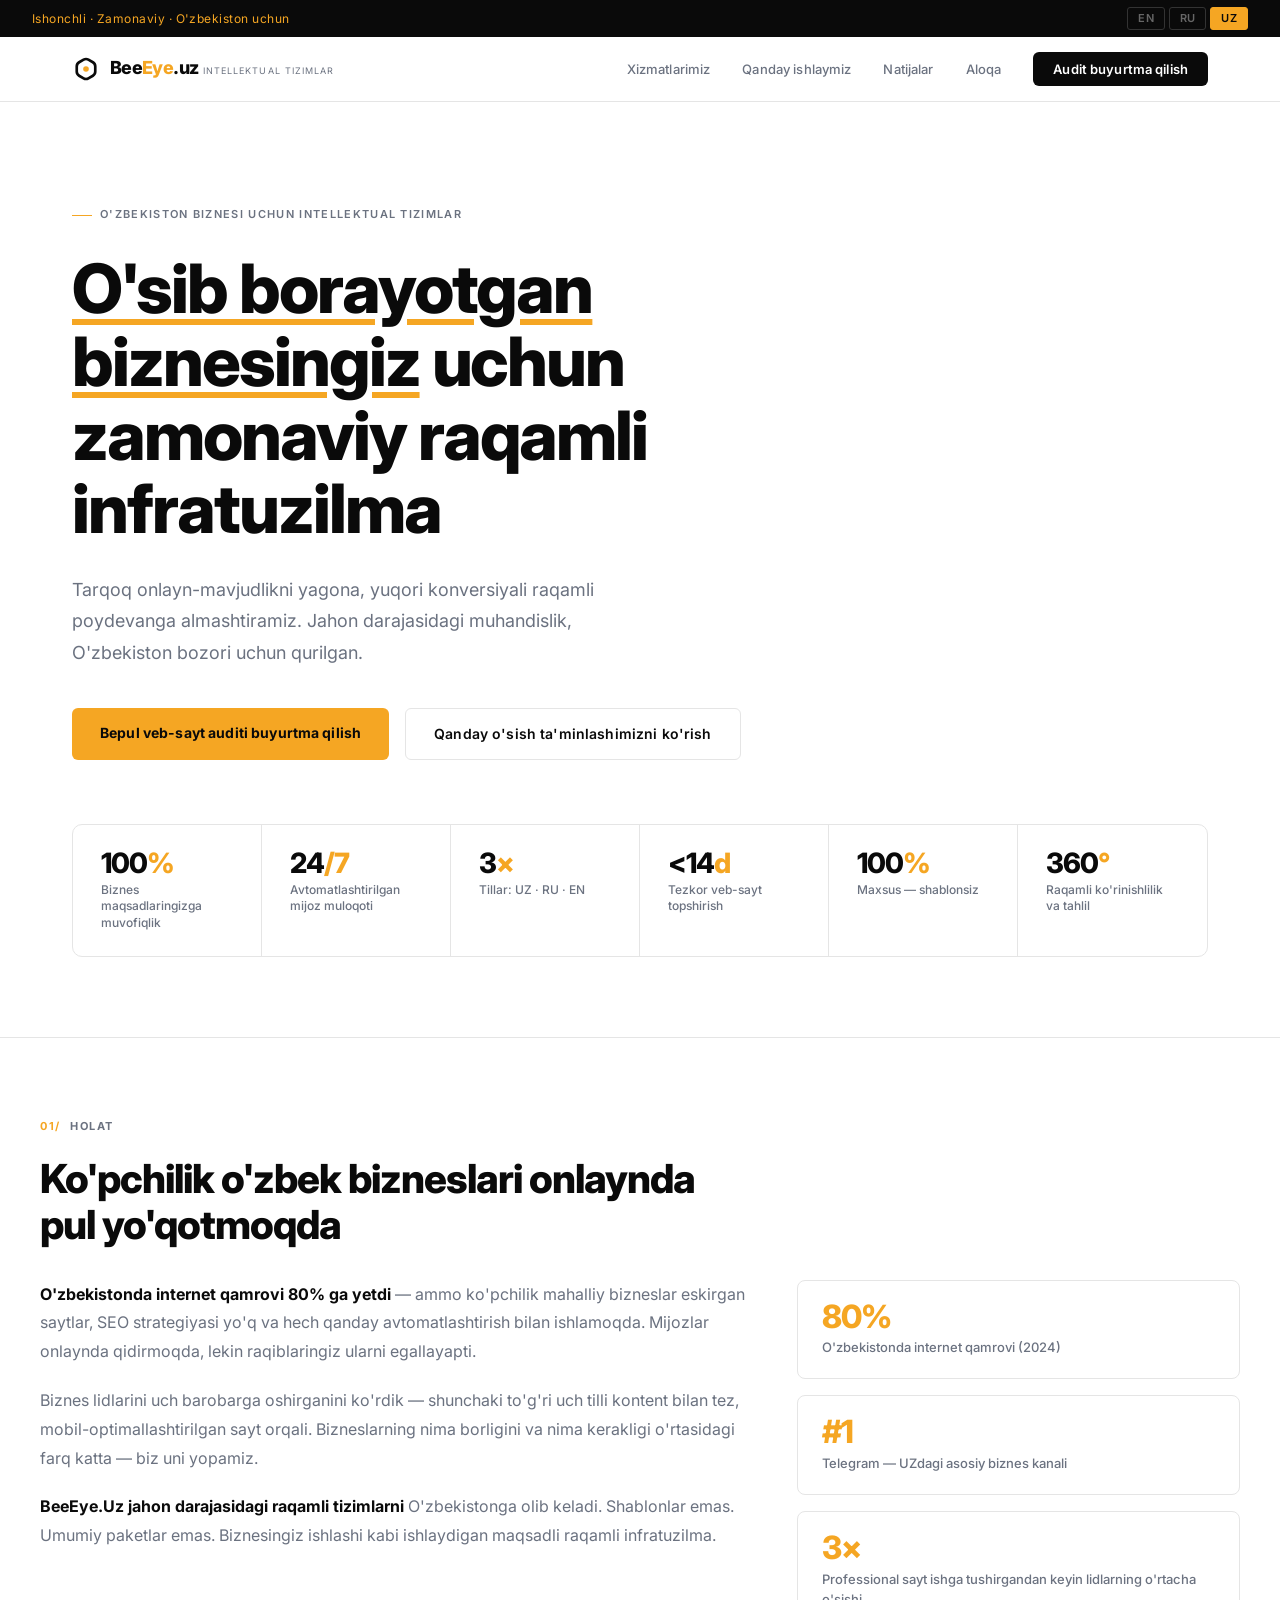
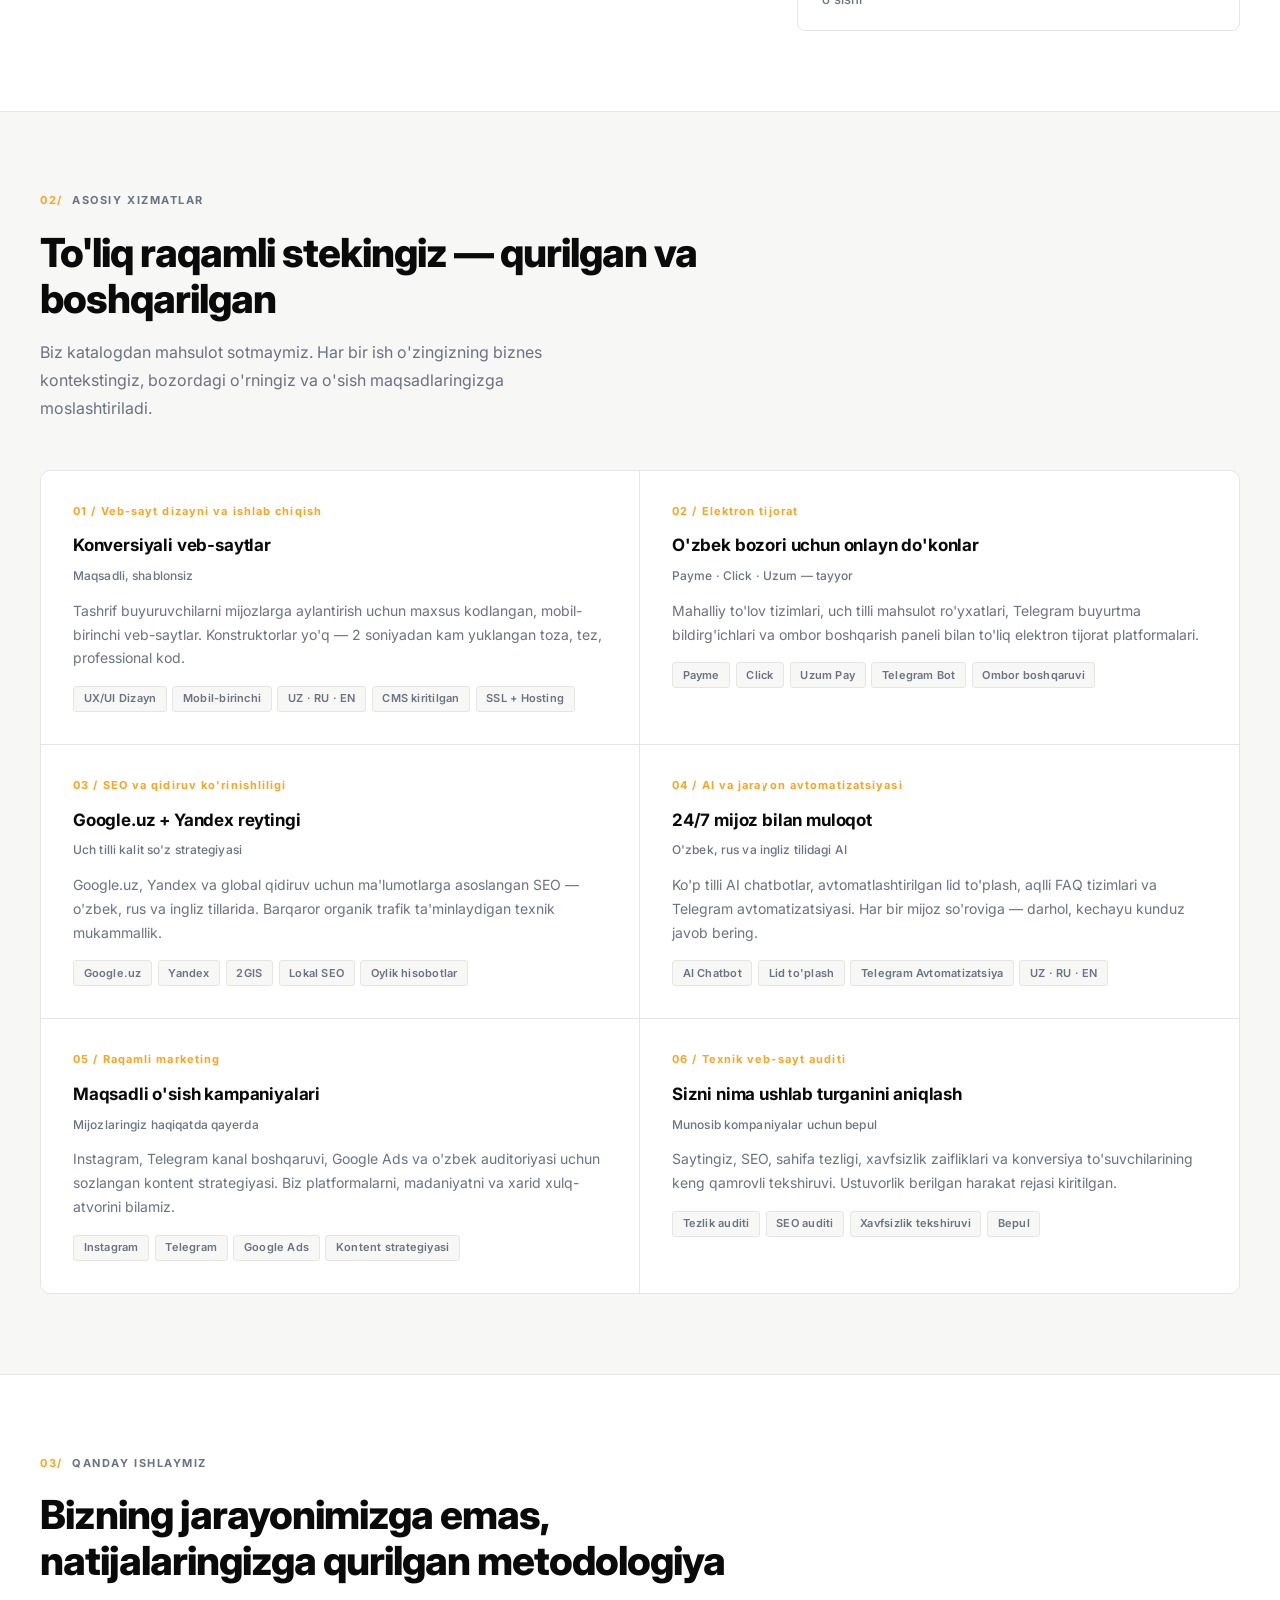
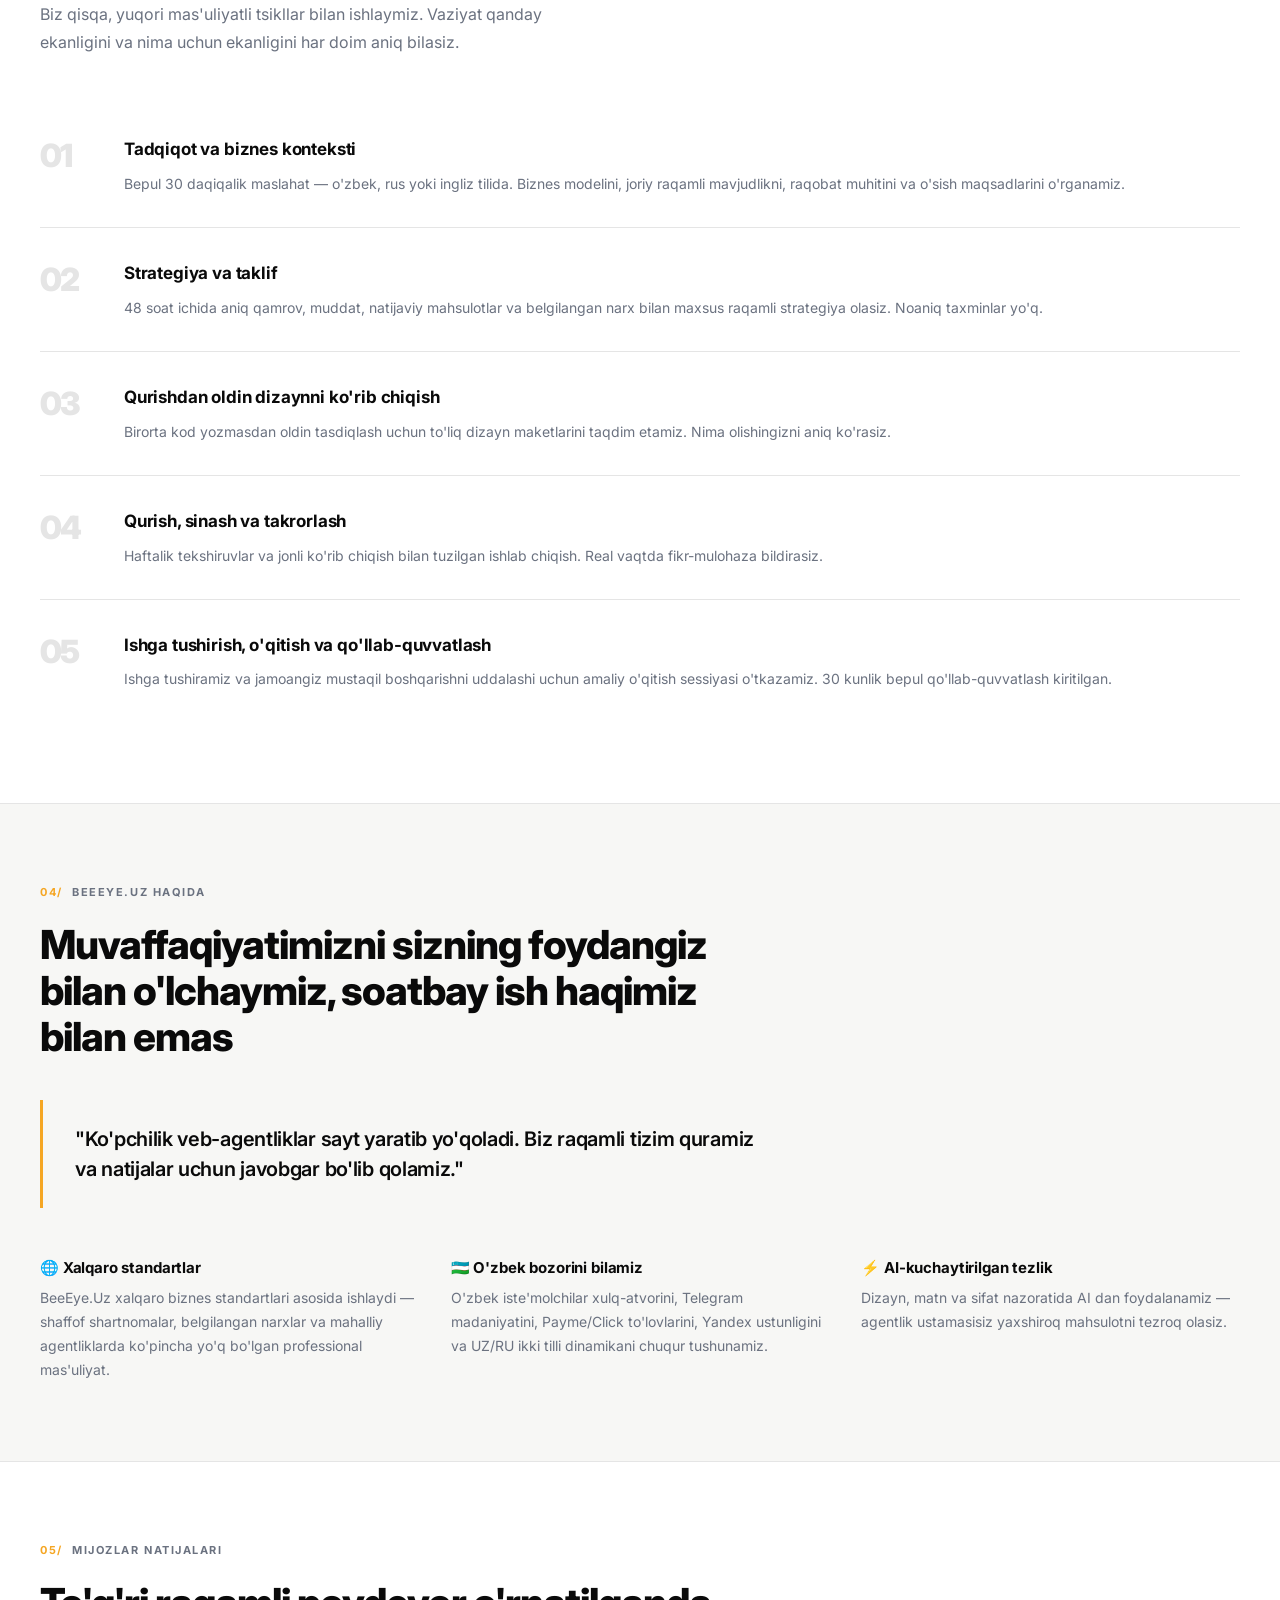
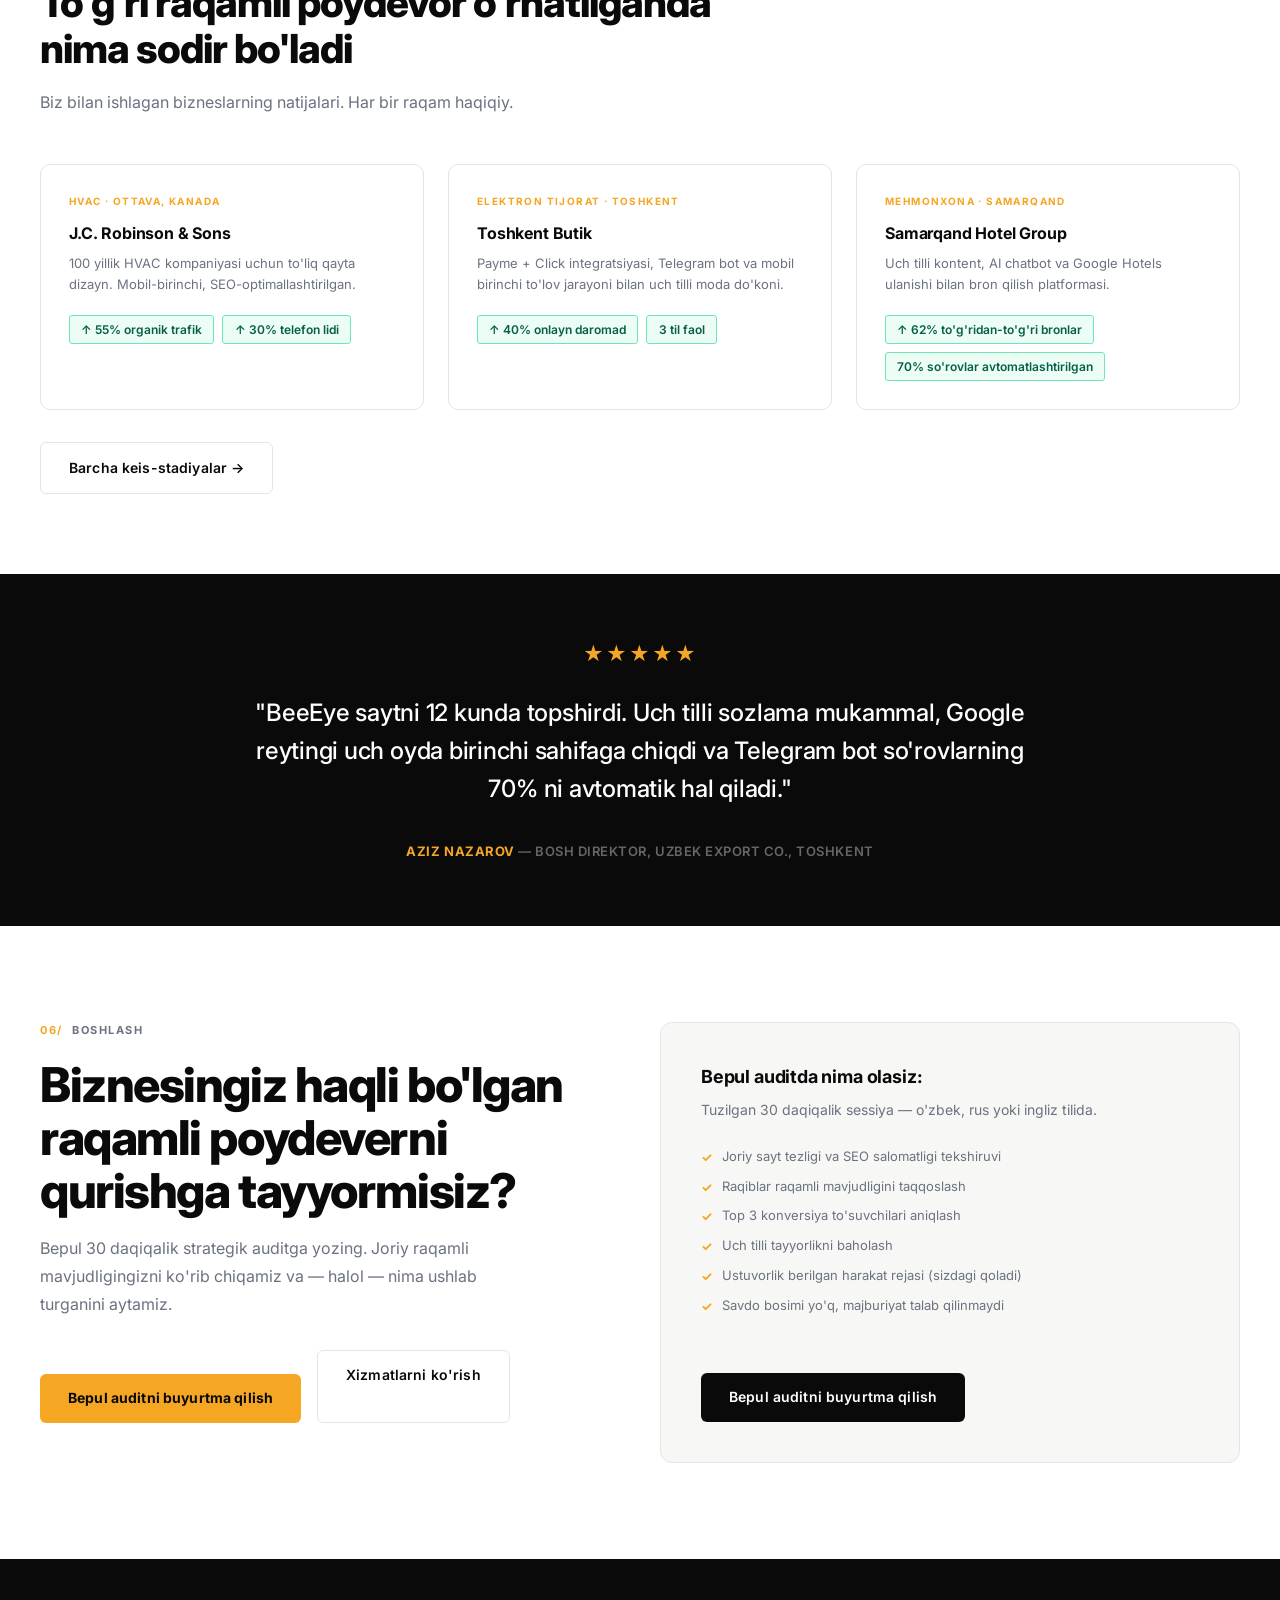
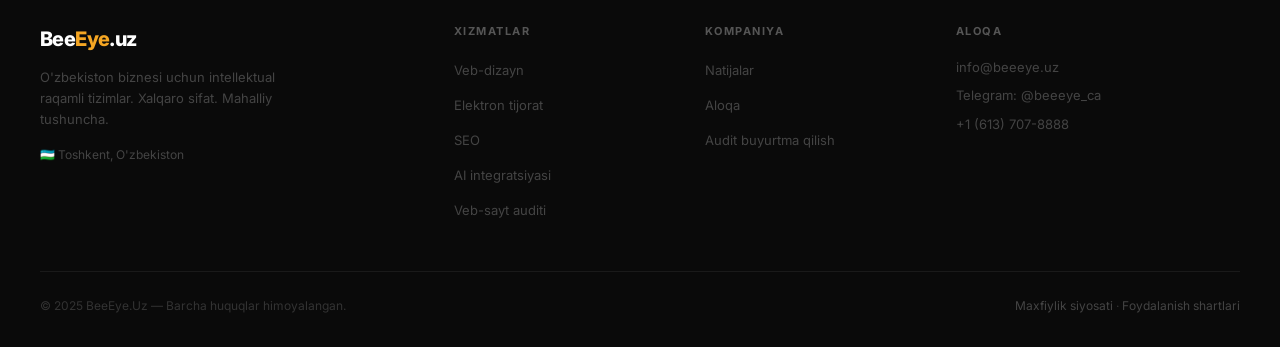
==== commit 88c6a7fb: "Add files via upload" ====
--- a/index.html
+++ b/index.html
@@ -3,8 +3,99 @@
 <head>
   <meta charset="UTF-8">
   <meta name="viewport" content="width=device-width, initial-scale=1.0">
-  <title>BeeEye.Uz — Intelligent Web Solutions for Uzbekistan</title>
-  <meta name="description" content="BeeEye.Uz builds high-converting websites, AI-powered tools, and digital systems for Uzbekistan businesses. International quality, local expertise.">
+  <title>BeeEye.Uz — Web Design, SEO & AI Solutions for Uzbekistan Businesses</title>
+  <meta name="description" content="BeeEye.Uz builds high-converting websites, AI-powered tools, and digital systems for Uzbekistan businesses. Web design from $499 · SEO from $299/mo · 10–14 day delivery.">
+  <meta name="robots" content="index, follow, max-snippet:-1, max-image-preview:large, max-video-preview:-1">
+  <meta name="author" content="BeeEye.Uz">
+  <meta name="keywords" content="web design Uzbekistan, website development Tashkent, SEO Uzbekistan, e-commerce Uzbekistan, Payme integration, AI chatbot Uzbekistan, digital marketing Tashkent">
+  <meta name="geo.region" content="UZ">
+  <meta name="geo.placename" content="Tashkent, Uzbekistan">
+  <meta name="theme-color" content="#f5a623">
+  <link rel="canonical" href="https://beeeye.uz/">
+  <meta property="og:type" content="website">
+  <meta property="og:url" content="https://beeeye.uz/">
+  <meta property="og:site_name" content="BeeEye.Uz">
+  <meta property="og:title" content="BeeEye.Uz — Web Design, SEO & AI Solutions for Uzbekistan Businesses">
+  <meta property="og:description" content="BeeEye.Uz builds high-converting websites, AI-powered tools, and digital systems for Uzbekistan businesses. International quality, local expertise.">
+  <meta property="og:image" content="https://beeeye.uz/assets/images/og-home.jpg">
+  <meta property="og:locale" content="uz_UZ">
+  <meta property="og:locale:alternate" content="ru_RU">
+  <meta property="og:locale:alternate" content="en_US">
+  <meta name="twitter:card" content="summary_large_image">
+  <meta name="twitter:title" content="BeeEye.Uz — Web Design, SEO & AI for Uzbekistan Businesses">
+  <meta name="twitter:description" content="BeeEye.Uz builds high-converting websites, AI-powered tools, and digital systems for Uzbekistan businesses.">
+  <meta name="twitter:image" content="https://beeeye.uz/assets/images/og-home.jpg">
+  <script type="application/ld+json">
+  {
+    "@context": "https://schema.org",
+    "@graph": [
+      {
+        "@type": "WebSite",
+        "@id": "https://beeeye.uz/#website",
+        "url": "https://beeeye.uz/",
+        "name": "BeeEye.Uz",
+        "description": "Intelligent web solutions for Uzbekistan businesses — web design, e-commerce, SEO, and AI automation.",
+        "inLanguage": ["uz", "ru", "en"]
+      },
+      {
+        "@type": "ProfessionalService",
+        "@id": "https://beeeye.uz/#organization",
+        "name": "BeeEye.Uz",
+        "url": "https://beeeye.uz/",
+        "description": "BeeEye.Uz builds high-converting websites, AI-powered tools, and digital systems for Uzbekistan businesses. Web design from $499. SEO from $299/mo. 10–14 day delivery.",
+        "areaServed": [
+          {"@type": "Country", "name": "Uzbekistan"},
+          {"@type": "Country", "name": "Canada"}
+        ],
+        "address": {
+          "@type": "PostalAddress",
+          "addressLocality": "Tashkent",
+          "addressCountry": "UZ"
+        },
+        "contactPoint": {
+          "@type": "ContactPoint",
+          "telephone": "+1-613-707-8888",
+          "email": "info@beeeye.uz",
+          "contactType": "customer service",
+          "availableLanguage": ["Uzbek", "Russian", "English"]
+        },
+        "sameAs": ["https://t.me/beeeye_ca"],
+        "hasOfferCatalog": {
+          "@type": "OfferCatalog",
+          "name": "Digital Services for Uzbekistan Businesses",
+          "itemListElement": [
+            {"@type": "Offer", "itemOffered": {"@type": "Service", "name": "Website Design & Development", "description": "Custom-coded, mobile-first websites for Uzbekistan businesses. Loads under 2 seconds, Core Web Vitals optimised, trilingual UZ/RU/EN.", "offers": {"@type": "Offer", "price": "499", "priceCurrency": "USD"}}},
+            {"@type": "Offer", "itemOffered": {"@type": "Service", "name": "E-Commerce Store Development", "description": "Online stores with Payme, Click, and Uzum Pay payment gateways, trilingual product listings, Telegram bot order notifications.", "offers": {"@type": "Offer", "price": "2499", "priceCurrency": "USD"}}},
+            {"@type": "Offer", "itemOffered": {"@type": "Service", "name": "SEO & Search Visibility", "description": "Google.uz and Yandex optimization in Uzbek, Russian, and English. Average +65% organic traffic gain.", "offers": {"@type": "Offer", "price": "299", "priceCurrency": "USD"}}},
+            {"@type": "Offer", "itemOffered": {"@type": "Service", "name": "AI Chatbot & Process Automation", "description": "Multilingual AI chatbots and Telegram automation that handle up to 70% of customer inquiries automatically.", "offers": {"@type": "Offer", "price": "349", "priceCurrency": "USD"}}}
+          ]
+        },
+        "review": {
+          "@type": "Review",
+          "author": {"@type": "Person", "name": "Aziz Nazarov"},
+          "reviewBody": "BeeEye delivered our website in 12 days. The trilingual setup is flawless, our Google ranking jumped to page one in three months, and the Telegram bot handles 70% of our inquiries automatically.",
+          "reviewRating": {"@type": "Rating", "ratingValue": "5", "bestRating": "5"},
+          "itemReviewed": {"@id": "https://beeeye.uz/#organization"}
+        }
+      },
+      {
+        "@type": "WebPage",
+        "@id": "https://beeeye.uz/#webpage",
+        "url": "https://beeeye.uz/",
+        "name": "BeeEye.Uz — Web Design, SEO & AI Solutions for Uzbekistan Businesses",
+        "isPartOf": {"@id": "https://beeeye.uz/#website"},
+        "about": {"@id": "https://beeeye.uz/#organization"},
+        "inLanguage": ["uz", "ru", "en"],
+        "breadcrumb": {
+          "@type": "BreadcrumbList",
+          "itemListElement": [
+            {"@type": "ListItem", "position": 1, "name": "Home", "item": "https://beeeye.uz/"}
+          ]
+        }
+      }
+    ]
+  }
+  </script>
   <link rel="preconnect" href="https://fonts.googleapis.com">
   <link rel="preconnect" href="https://fonts.gstatic.com" crossorigin>
   <link href="https://fonts.googleapis.com/css2?family=Inter:wght@300;400;500;600;700;800;900&display=swap" rel="stylesheet">
@@ -392,7 +483,7 @@
   <div class="footer-inner">
     <div class="footer-top">
       <div class="footer-brand">
-        <a href="index.html" class="footer-logo">Bee<em>Eye</em>.ca</a>
+        <a href="index.html" class="footer-logo">Bee<em>Eye</em>.uz</a>
         <p class="footer-tagline" data-i18n="footer_tagline">Intelligent digital systems for Uzbekistan businesses. International quality. Local understanding.</p>
         <div style="margin-top: 1rem; font-size: 12px; color: #444;" data-i18n="footer_location">🇺🇿 Tashkent, Uzbekistan</div>
       </div>
